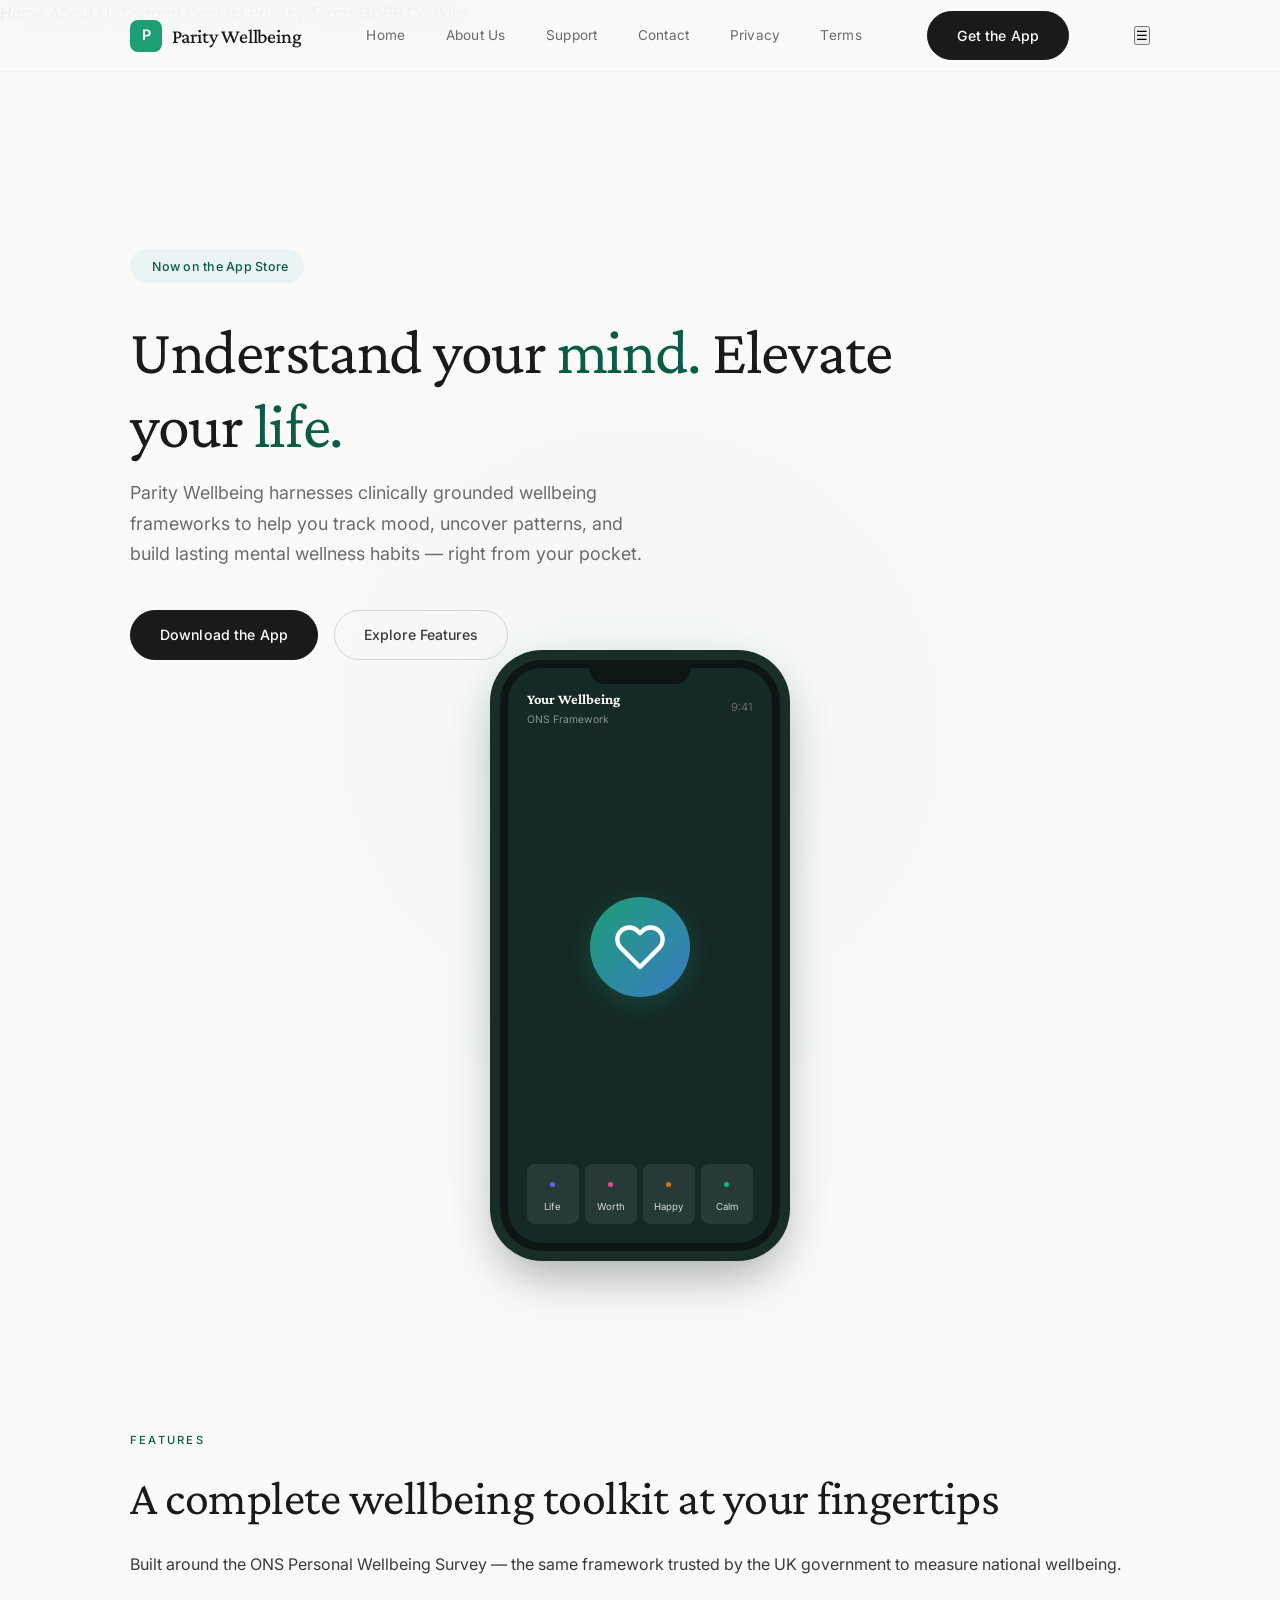
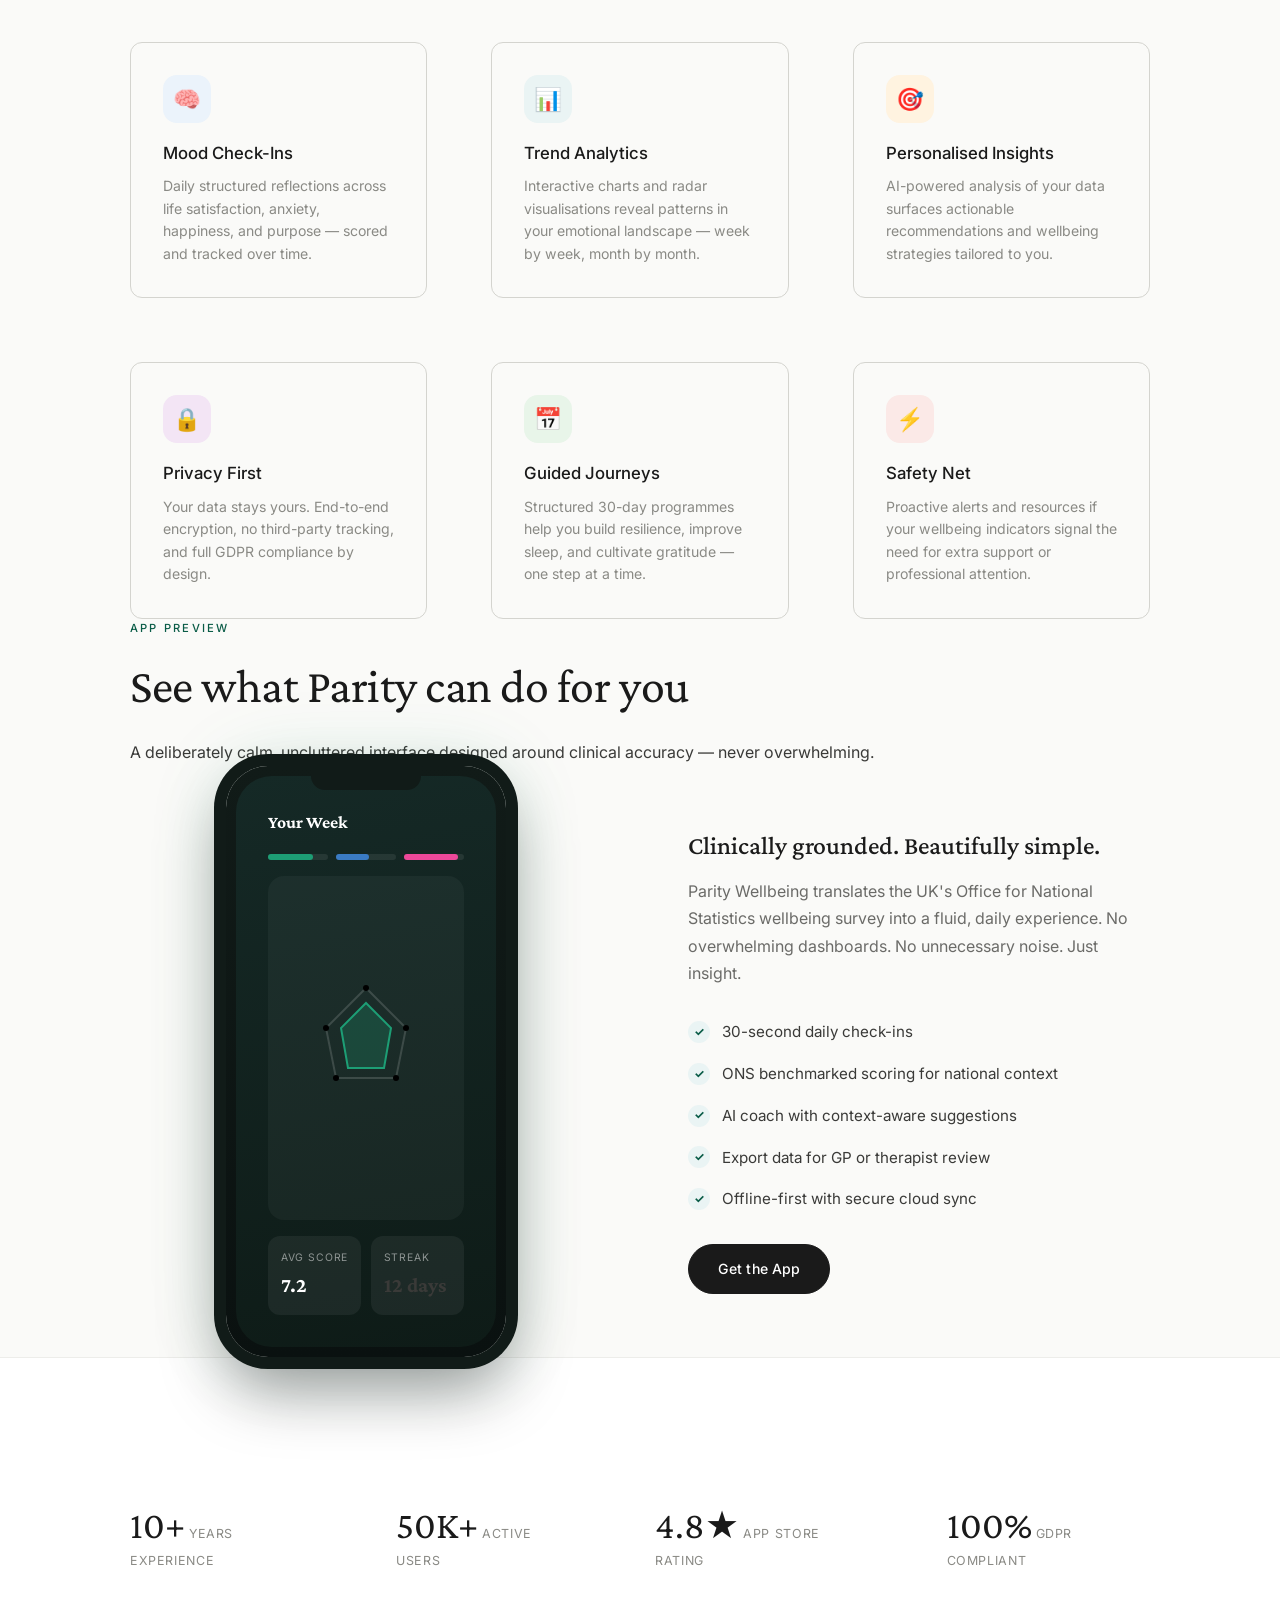
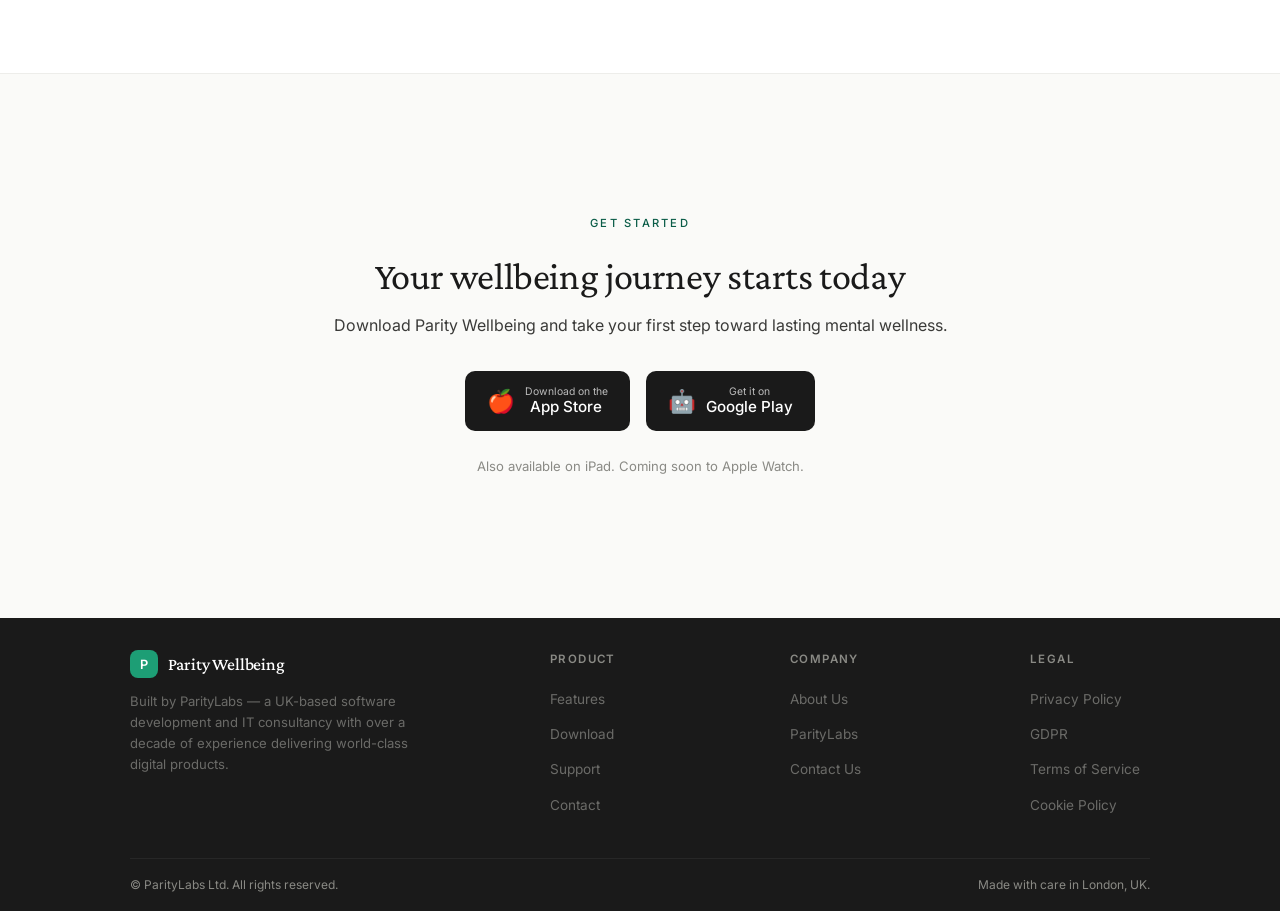
==== index.html @ 17f82852 "Rename to parity.css - completely fresh cache for footer fix" ====
<!DOCTYPE html>
<html lang="en">
<head>
  <meta charset="UTF-8">
  <meta name="viewport" content="width=device-width, initial-scale=1.0">
  <title>Parity Wellbeing — Your Personal Wellbeing Coach</title>
  <meta name="description" content="Parity Wellbeing tracks your mental health and wellbeing based on the ONS Personal Wellbeing Survey framework. Mood tracking, AI-powered insights, guided reflections.">
  <link rel="stylesheet" href="parity.css?v=1780219974">
</head>
<body>
  <script>document.documentElement.classList.add('js');</script>

  <!-- Skip Link -->
  <a href="#main-content" class="skip-link">Skip to main content</a>

  <!-- Navbar -->
  <nav class="navbar" role="navigation" aria-label="Main navigation">
    <div class="container">
      <a href="index.html" class="logo" aria-label="Parity Wellbeing Home">
        <div class="logo-mark">P</div>
        <span>Parity Wellbeing</span>
      </a>
      <div class="nav-links">
        <a href="index.html" class="active" aria-current="page">Home</a>
        <a href="about.html">About Us</a>
        <a href="support.html">Support</a>
        <a href="contact.html">Contact</a>
        <a href="privacy.html">Privacy</a>
        <a href="terms.html">Terms</a>
      </div>
      <a href="#download" class="btn btn-primary nav-cta">Get the App</a>
      <button class="menu-toggle" aria-label="Toggle mobile menu" aria-expanded="false" aria-controls="mobile-nav">
        <span class="menu-icon" aria-hidden="true">☰</span>
      </button>
    </div>
  </nav>

  <!-- Mobile Nav -->
  <div id="mobile-nav" class="mobile-nav" role="dialog" aria-label="Mobile navigation" aria-hidden="true">
    <a href="index.html" aria-current="page">Home</a>
    <a href="about.html">About Us</a>
    <a href="support.html">Support</a>
    <a href="contact.html">Contact</a>
    <a href="privacy.html">Privacy</a>
    <a href="terms.html">Terms</a>
    <a href="gdpr.html">GDPR</a>
    <a href="cookies.html">Cookies</a>
  </div>

  <!-- Hero -->
  <section class="hero" id="main-content">
    <div class="container">
      <div class="hero-content">
        <div class="hero-badge" role="status"><span class="dot" aria-hidden="true"></span> Now on the App Store</div>
        <h1>Understand your <span>mind.</span> Elevate your <span>life.</span></h1>
        <p class="subtitle">
          Parity Wellbeing harnesses clinically grounded wellbeing frameworks to help you track mood, uncover patterns, and build lasting mental wellness habits — right from your pocket.
        </p>
        <div class="hero-actions">
          <a href="#download" class="btn btn-primary">Download the App</a>
          <a href="#features" class="btn btn-secondary">Explore Features</a>
        </div>
      </div>
      <div class="hero-visual" aria-hidden="true">
        <div class="phone-frame">
          <div class="phone-notch"></div>
          <div class="phone-screen">
            <div class="screen-top">
              <div>
                <div class="screen-title">Your Wellbeing</div>
                <div class="screen-sub">ONS Framework</div>
              </div>
              <div style="font-size:0.7rem; color:var(--ink-500);">9:41</div>
            </div>
            <div class="illustration-hero">
              <div class="hero-circle">
                <svg viewBox="0 0 24 24" fill="none" stroke="currentColor" stroke-width="2" stroke-linecap="round" stroke-linejoin="round" aria-hidden="true">
                  <path d="M20.84 4.61a5.5 5.5 0 0 0-7.78 0L12 5.67l-1.06-1.06a5.5 5.5 0 0 0-7.78 7.78l1.06 1.06L12 21.23l7.78-7.78 1.06-1.06a5.5 5.5 0 0 0 0-7.78z"/>
                </svg>
              </div>
            </div>
            <div class="widget-row">
              <div class="w-card"><span class="w-d" style="background:#6366F1" aria-hidden="true"></span><span class="w-l">Life</span></div>
              <div class="w-card"><span class="w-d" style="background:#EC4899" aria-hidden="true"></span><span class="w-l">Worth</span></div>
              <div class="w-card"><span class="w-d" style="background:#D97706" aria-hidden="true"></span><span class="w-l">Happy</span></div>
              <div class="w-card"><span class="w-d" style="background:#10B981" aria-hidden="true"></span><span class="w-l">Calm</span></div>
            </div>
          </div>
        </div>
      </div>
    </div>
  </section>

  <!-- Features -->
  <section class="section" id="features" aria-label="Features">
    <div class="container">
      <div class="section-header">
        <div class="section-overline reveal">Features</div>
        <h2 class="section-title reveal">A complete wellbeing toolkit at your fingertips</h2>
        <p class="lead reveal">Built around the ONS Personal Wellbeing Survey — the same framework trusted by the UK government to measure national wellbeing.</p>
      </div>
      <div class="features-grid">
        <div class="feature-card reveal reveal-delay-1">
          <div class="f-icon" style="background:#EBF3FB; color:var(--twilight-600);">🧠</div>
          <div class="f-title">Mood Check-Ins</div>
          <div class="f-desc">Daily structured reflections across life satisfaction, anxiety, happiness, and purpose — scored and tracked over time.</div>
        </div>
        <div class="feature-card reveal reveal-delay-2">
          <div class="f-icon" style="background:#EAF4F4; color:var(--teal-600);">📊</div>
          <div class="f-title">Trend Analytics</div>
          <div class="f-desc">Interactive charts and radar visualisations reveal patterns in your emotional landscape — week by week, month by month.</div>
        </div>
        <div class="feature-card reveal reveal-delay-3">
          <div class="f-icon" style="background:#FFF3E0; color:#D97706;">🎯</div>
          <div class="f-title">Personalised Insights</div>
          <div class="f-desc">AI-powered analysis of your data surfaces actionable recommendations and wellbeing strategies tailored to you.</div>
        </div>
        <div class="feature-card reveal reveal-delay-4">
          <div class="f-icon" style="background:#F3E5F5; color:#7C3AED;">🔒</div>
          <div class="f-title">Privacy First</div>
          <div class="f-desc">Your data stays yours. End-to-end encryption, no third-party tracking, and full GDPR compliance by design.</div>
        </div>
        <div class="feature-card reveal reveal-delay-1">
          <div class="f-icon" style="background:#E8F5E9; color:#1D9E75;">📅</div>
          <div class="f-title">Guided Journeys</div>
          <div class="f-desc">Structured 30-day programmes help you build resilience, improve sleep, and cultivate gratitude — one step at a time.</div>
        </div>
        <div class="feature-card reveal reveal-delay-2">
          <div class="f-icon" style="background:#FBE9E7; color:#C53030;">⚡</div>
          <div class="f-title">Safety Net</div>
          <div class="f-desc">Proactive alerts and resources if your wellbeing indicators signal the need for extra support or professional attention.</div>
        </div>
      </div>
    </div>
  </section>

  <!-- App Showcase -->
  <section class="app-showcase section" aria-label="App Preview">
    <div class="container">
      <div class="section-header">
        <div class="section-overline reveal">App Preview</div>
        <h2 class="section-title reveal">See what Parity can do for you</h2>
        <p class="lead reveal">A deliberately calm, uncluttered interface designed around clinical accuracy — never overwhelming.</p>
      </div>
      <div class="showcase-grid">
        <div class="showcase-visual reveal">
          <div class="phone-frame" style="background:linear-gradient(180deg,#111b18,#0a1110); box-shadow:0 0 0 12px #111b18,0 32px 64px rgba(0,0,0,0.40),0 0 80px rgba(29,158,117,0.15);">
            <div style="position:absolute;top:0;left:50%;transform:translateX(-50%);width:110px;height:24px;background:#111b18;border-bottom-left-radius:14px;border-bottom-right-radius:14px;z-index:3;"></div>
            <div class="phone-screen" style="position:absolute;inset:10px;border-radius:36px;overflow:hidden; display:flex;flex-direction:column;padding:2rem;gap:1rem;background:linear-gradient(170deg,#152926,#0e1b17);">
              <div style="font-family:var(--font-display);font-weight:700;font-size:1.1rem;color:#fff;">Your Week</div>
              <div style="display:flex;gap:0.5rem;">
                <div style="flex:1;height:6px;background:rgba(255,255,255,0.08);border-radius:3px;"><div style="width:75%;height:100%;background:var(--teal-500);border-radius:3px;"></div></div>
                <div style="flex:1;height:6px;background:rgba(255,255,255,0.08);border-radius:3px;"><div style="width:55%;height:100%;background:var(--twilight-500);border-radius:3px;"></div></div>
                <div style="flex:1;height:6px;background:rgba(255,255,255,0.08);border-radius:3px;"><div style="width:90%;height:100%;background:#EC4899;border-radius:3px;"></div></div>
              </div>
              <div style="flex:1;background:rgba(255,255,255,0.04);border-radius:16px;display:flex;align-items:center;justify-content:center;">
                <svg width="140" height="140" viewBox="0 0 140 140">
                  <polygon points="70,10 110,50 100,100 40,100 30,50" fill="none" stroke="rgba(255,255,255,0.15)" stroke-width="2"/>
                  <polygon points="70,25 95,50 88,90 52,90 45,50" fill="rgba(29,158,117,0.25)" stroke="var(--teal-500)" stroke-width="2"/>
                  <circle cx="70" cy="10" r="3" fill="var(--teal-400)"/>
                  <circle cx="110" cy="50" r="3" fill="var(--teal-400)"/>
                  <circle cx="100" cy="100" r="3" fill="var(--teal-400)"/>
                  <circle cx="40" cy="100" r="3" fill="var(--teal-400)"/>
                  <circle cx="30" cy="50" r="3" fill="var(--teal-400)"/>
                </svg>
              </div>
              <div style="display:grid;grid-template-columns:1fr 1fr;gap:0.6rem;">
                <div style="background:rgba(255,255,255,0.06);border-radius:12px;padding:0.8rem;">
                  <div style="font-size:0.65rem;color:rgba(255,255,255,0.5);text-transform:uppercase;letter-spacing:0.08em;">Avg Score</div>
                  <div style="font-family:var(--font-display);font-size:1.3rem;font-weight:700;color:#fff;">7.2</div>
                </div>
                <div style="background:rgba(255,255,255,0.06);border-radius:12px;padding:0.8rem;">
                  <div style="font-size:0.65rem;color:rgba(255,255,255,0.5);text-transform:uppercase;letter-spacing:0.08em;">Streak</div>
                  <div style="font-family:var(--font-display);font-size:1.3rem;font-weight:700;color:var(--teal-400);">12 days</div>
                </div>
              </div>
            </div>
          </div>
        </div>
        <div class="showcase-text reveal reveal-delay-2">
          <h3>Clinically grounded. Beautifully simple.</h3>
          <p>Parity Wellbeing translates the UK's Office for National Statistics wellbeing survey into a fluid, daily experience. No overwhelming dashboards. No unnecessary noise. Just insight.</p>
          <ul class="bullet-list">
            <li><span class="check">✓</span> 30-second daily check-ins</li>
            <li><span class="check">✓</span> ONS benchmarked scoring for national context</li>
            <li><span class="check">✓</span> AI coach with context-aware suggestions</li>
            <li><span class="check">✓</span> Export data for GP or therapist review</li>
            <li><span class="check">✓</span> Offline-first with secure cloud sync</li>
          </ul>
          <a href="#download" class="btn btn-primary" style="margin-top:0.5rem;">Get the App</a>
        </div>
      </div>
    </div>
  </section>

  <!-- Trust Bar -->
  <section class="trust-bar" aria-label="Trust Statistics">
    <div class="container">
      <div class="trust-stats">
        <div class="stat-block reveal">
          <span class="stat-number">10+</span>
          <span class="stat-label">Years Experience</span>
        </div>
        <div class="stat-block reveal reveal-delay-1">
          <span class="stat-number">50K+</span>
          <span class="stat-label">Active Users</span>
        </div>
        <div class="stat-block reveal reveal-delay-2">
          <span class="stat-number">4.8★</span>
          <span class="stat-label">App Store Rating</span>
        </div>
        <div class="stat-block reveal reveal-delay-3">
          <span class="stat-number">100%</span>
          <span class="stat-label">GDPR Compliant</span>
        </div>
      </div>
    </div>
  </section>

  <!-- Download CTA -->
  <section class="download-cta" id="download" aria-label="Download">
    <div class="container">
      <div class="section-header">
        <div class="section-overline reveal">Get Started</div>
        <h2 class="section-title reveal">Your wellbeing journey starts today</h2>
        <p class="lead reveal">Download Parity Wellbeing and take your first step toward lasting mental wellness.</p>
        <div class="store-badges reveal reveal-delay-1">
          <a href="#" class="store-badge">
            <span style="font-size:1.4rem;">🍎</span>
            <span><span class="small">Download on the</span><span class="big">App Store</span></span>
          </a>
          <a href="#" class="store-badge">
            <span style="font-size:1.4rem;">🤖</span>
            <span><span class="small">Get it on</span><span class="big">Google Play</span></span>
          </a>
        </div>
        <p style="font-size:0.82rem; color:var(--ink-400); margin-top:1.5rem;" class="reveal">
          Also available on iPad. Coming soon to Apple Watch.
        </p>
      </div>
    </div>
  </section>

  <!-- Footer -->
  <footer role="contentinfo">
    <div class="container">
      <div class="footer-grid">
        <div class="footer-brand">
          <a href="index.html" class="logo" aria-label="Parity Wellbeing Home"><div class="logo-mark">P</div><span>Parity Wellbeing</span></a>
          <p>Built by ParityLabs — a UK-based software development and IT consultancy with over a decade of experience delivering world-class digital products.</p>
        </div>
        <div class="footer-col">
          <h5>Product</h5>
          <ul>
            <li><a href="index.html#features">Features</a></li>
            <li><a href="#download">Download</a></li>
            <li><a href="support.html">Support</a></li>
            <li><a href="contact.html">Contact</a></li>
          </ul>
        </div>
        <div class="footer-col">
          <h5>Company</h5>
          <ul>
            <li><a href="about.html">About Us</a></li>
            <li><a href="https://paritylabs.uk" target="_blank">ParityLabs</a></li>
            <li><a href="contact.html">Contact Us</a></li>
          </ul>
        </div>
        <div class="footer-col">
          <h5>Legal</h5>
          <ul>
            <li><a href="privacy.html">Privacy Policy</a></li>
            <li><a href="gdpr.html">GDPR</a></li>
            <li><a href="terms.html">Terms of Service</a></li>
            <li><a href="cookies.html">Cookie Policy</a></li>
          </ul>
        </div>
      </div>
      <div class="footer-bottom">
        <span>© ParityLabs Ltd. All rights reserved.</span>
        <span>Made with care in London, UK.</span>
      </div>
    </div>
  </footer>

  <script>
    // Scroll reveal via IntersectionObserver
    const observer = new IntersectionObserver((entries) => {
      entries.forEach(e => { if (e.isIntersecting) { e.target.classList.add('visible'); observer.unobserve(e.target); } });
    }, { threshold: 0.12, rootMargin: '0px 0px -40px 0px' });
    document.querySelectorAll('.reveal').forEach(el => {
      observer.observe(el);
      // Fallback: show content immediately (animation still plays)
      requestAnimationFrame(() => el.classList.add('visible'));
    });

    // Navbar shadow on scroll
    const nav = document.querySelector('.navbar');
    let scrollTimeout;
    window.addEventListener('scroll', () => {
      if (scrollTimeout) return;
      scrollTimeout = requestAnimationFrame(() => {
        nav.style.boxShadow = window.scrollY > 20 ? '0 4px 20px rgba(0,0,0,0.06)' : 'none';
        scrollTimeout = null;
      });
    }, { passive: true });
  </script>
  <script src="main.js"></script>
</body>
</html>
---- parity.css ----
/* ─── Parity Wellbeing · Huashu Design Language ───
   Philosophy: Refined Minimalism · Purposeful Beauty
   Brand: ParityLabs UK · Calm Clinical Heritage
   Version: 3.0 · Huashu-inspired Refinement
   ━━━━━━━━━━━━━━━━━━━━━━━━━━━━━━━━━━━━━━━━━━━━━━━━━━━━ */

@import url('https://fonts.googleapis.com/css2?family=Inter:wght@300;400;500;600&family=Crimson+Pro:wght@400;500;600&display=swap');

:root {
  /* ── Brand Palette · Restrained ── */
  --teal-600: #0A5C47;
  --teal-500: #1D9E75;
  --teal-100: #EAF4F4;
  --twilight-600: #185FA5;
  --twilight-500: #3A7BC4;
  --twilight-100: #EBF3FB;
  
  /* ── Ink Scale · Softer ── */
  --ink-900: #1A1A1A;
  --ink-700: #3A3A38;
  --ink-500: #6B6B68;
  --ink-400: #8A8A85;
  --ink-200: #D4D4CF;
  --ink-100: #EDEDEA;
  --ink-50: #F7F7F5;
  
  --surface: #FAFAF8;
  --surface-warm: #F5F4F0;
  
  /* ── Shadow · Whisper ── */
  --shadow-sm: 0 1px 2px rgba(0,0,0,0.04);
  --shadow-md: 0 4px 12px rgba(0,0,0,0.06);
  
  /* ── Typography ── */
  --font-display: 'Crimson Pro', Georgia, serif;
  --font-body: 'Inter', -apple-system, sans-serif;
  
  --max-w: 1100px;
  --radius: 12px;
}

/* ── Reset ── */
*, *::before, *::after { 
  box-sizing: border-box; 
  margin:0; 
  padding:0; 
}

html { 
  scroll-behavior: smooth; 
}

body {
  font-family: var(--font-body);
  color: var(--ink-700);
  background: var(--surface);
  line-height: 1.7;
  -webkit-font-smoothing: antialiased;
  min-height: 100vh;
  display: flex;
  flex-direction: column;
}

img, svg { 
  max-width:100%; 
  height:auto; 
  display:block; 
}

a { 
  text-decoration:none; 
  color:var(--twilight-600); 
  transition: all 0.3s ease; 
}

a:hover { 
  color:var(--teal-600); 
}

ul { 
  list-style:none; 
}

/* ── Skip Link ── */
.skip-link {
  position: absolute;
  top: -100px;
  left: 50%;
  transform: translateX(-50%);
  background: var(--teal-600);
  color: #fff;
  padding: 0.75rem 1.5rem;
  border-radius: var(--radius);
  font-weight: 500;
  font-size: 0.9rem;
  z-index: 10000;
  transition: top 0.3s ease;
}

.skip-link:focus {
  top: 1rem;
  outline: 2px solid var(--teal-100);
  outline-offset: 2px;
}

/* ── Container · Generous ── */
.container { 
  max-width:var(--max-w); 
  margin:0 auto; 
  padding:0 2.5rem; 
  width: 100%;
}

.container-narrow { 
  max-width:640px; 
  margin:0 auto; 
  padding:0 2.5rem; 
  width: 100%;
}

/* ── Typography Scale ── */
.section-title {
  font-family: var(--font-display);
  font-size: clamp(2rem, 4vw, 3rem);
  font-weight: 400;
  letter-spacing: -0.01em;
  color: var(--ink-900);
  line-height: 1.2;
  margin-bottom: 0.5em;
}

.section-subtitle {
  font-family: var(--font-body);
  font-size: clamp(1rem, 1.2vw, 1.15rem);
  color: var(--ink-500);
  line-height: 1.7;
  max-width: 560px;
  margin: 0 auto;
}

.section-overline {
  font-family: var(--font-body);
  font-size: 0.7rem;
  font-weight: 500;
  letter-spacing: 0.2em;
  text-transform: uppercase;
  color: var(--teal-600);
  margin-bottom: 1.2rem;
}

/* ── Buttons · Soft ── */
.btn {
  display: inline-flex;
  align-items: center;
  justify-content: center;
  gap: 0.5rem;
  padding: 0.75rem 1.8rem;
  font-family: var(--font-body);
  font-weight: 500;
  font-size: 0.88rem;
  letter-spacing: 0.01em;
  border-radius: 100px;
  cursor: pointer;
  transition: all 0.35s ease;
  border: 1px solid transparent;
}

.btn-primary {
  background: var(--ink-900);
  color: #fff;
  border-color: var(--ink-900);
}

.btn-primary:hover {
  background: transparent;
  color: var(--ink-900);
}

.btn-secondary {
  background: transparent;
  color: var(--ink-700);
  border-color: var(--ink-200);
}

.btn-secondary:hover {
  border-color: var(--ink-700);
  color: var(--ink-900);
}

.btn-small {
  padding: 0.55rem 1.2rem;
  font-size: 0.82rem;
}

/* ── Navigation · Whisper ── */
.navbar {
  position: fixed; 
  top:0; 
  left:0; 
  width:100%;
  height: 72px; 
  z-index: 1000;
  background: rgba(250,250,248,0.85);
  backdrop-filter: blur(16px) saturate(1.2);
  border-bottom: 1px solid rgba(0,0,0,0.04);
}

.navbar .container { 
  display:flex; 
  align-items:center; 
  justify-content:space-between; 
  height:100%; 
}

.logo {
  display:flex; 
  align-items:center; 
  gap:0.6rem;
  font-family: var(--font-display);
  font-size: 1.25rem; 
  font-weight: 500;
  color: var(--ink-900); 
  letter-spacing: -0.01em;
}

.logo-mark {
  width: 32px; 
  height: 32px;
  background: var(--teal-500);
  color:#fff;
  border-radius: 8px;
  display:flex; 
  align-items:center; 
  justify-content:center;
  font-family: var(--font-body);
  font-size: 0.9rem; 
  font-weight: 600;
}

.nav-links {
  display:flex; 
  gap:2.5rem;
  align-items:center;
}

.nav-links a {
  color: var(--ink-500);
  font-size: 0.85rem;
  font-weight: 400;
  letter-spacing: 0.02em;
  position: relative;
}

.nav-links a::after {
  content:'';
  position:absolute;
  bottom: -4px;
  left: 0;
  width: 0;
  height: 1px;
  background: var(--teal-600);
  transition: width 0.3s ease;
}

.nav-links a:hover {
  color: var(--ink-900);
}

.nav-links a:hover::after {
  width: 100%;
}

/* ── Hero · Breath ── */
.hero {
  position: relative; 
  padding: 220px 0 180px;
  background: var(--surface);
  overflow: hidden;
  flex: 1;
}

.hero::before {
  content:''; 
  position:absolute; 
  top: 50%;
  left: 50%;
  transform: translate(-50%, -50%);
  width: 800px; 
  height: 800px;
  background: radial-gradient(circle, rgba(29,158,117,0.03) 0%, transparent 70%);
  pointer-events:none;
}

.hero .container {
  position: relative;
  z-index: 1;
}

.hero-content { text-align: left; }

.hero-badge {
  display:inline-flex; 
  align-items:center; 
  gap:0.4rem;
  padding: 0.4rem 1rem;
  background: var(--teal-100);
  color: var(--teal-600); 
  border-radius: 100px;
  font-size: 0.78rem; 
  font-weight: 500;
  margin-bottom: 2rem; 
  letter-spacing: 0.02em;
}

.hero h1 {
  font-family: var(--font-display);
  font-size: clamp(2.8rem, 5vw, 4.2rem);
  font-weight: 400;
  line-height: 1.15;
  letter-spacing: -0.02em;
  color: var(--ink-900);
  margin-bottom: 1rem;
  max-width: 800px;
  margin-left: 0;
  margin-right: auto;
  text-align: left;
}

.hero h1 span { 
  color: var(--teal-600); 
}

.hero p.subtitle {
  font-size: clamp(1.05rem, 1.4vw, 1.25rem);
  color: var(--ink-500);
  line-height: 1.7;
  margin-bottom: 2.5rem;
  max-width: 520px;
  margin-left: 0;
  margin-right: auto;
  text-align: left;
}

.hero-actions { 
  display:flex; 
  gap:1rem; 
  flex-wrap:wrap; 
  justify-content: flex-start;
}

/* ── Features · Gallery ── */
.features {
  padding: 140px 0;
  background: #fff;
}

.features-grid {
  display: grid;
  grid-template-columns: repeat(3, 1fr);
  gap: 4rem; 
  margin-top: 4rem;
}

.feature-item {
  text-align: center;
  padding: 2rem 0;
}

.feature-icon {
  width: 48px; 
  height: 48px;
  border-radius: 14px;
  display: inline-flex; 
  align-items: center; 
  justify-content: center;
  font-size: 1.4rem;
  margin-bottom: 1.5rem;
  background: var(--surface);
  transition: transform 0.4s ease;
}

.feature-item:hover .feature-icon {
  transform: translateY(-3px);
}

.feature-title {
  font-family: var(--font-body);
  font-size: 1.05rem; 
  font-weight: 500;
  color: var(--ink-900); 
  margin-bottom: 0.5rem;
}

.feature-desc {
  font-size: 0.88rem; 
  color: var(--ink-400); 
  line-height:1.6;
  max-width: 280px;
  margin: 0 auto;
}

/* ── Feature Cards (HTML classes) ── */
.feature-card {
  background: var(--surface); 
  border: 1px solid var(--ink-200);
  border-radius: var(--radius); 
  padding: 2rem;
  transition: all 0.35s ease;
}

.feature-card:hover {
  transform: translateY(-4px);
  box-shadow: var(--shadow-md);
}

.f-icon {
  width: 48px; 
  height: 48px;
  border-radius: 14px;
  display: inline-flex; 
  align-items: center; 
  justify-content: center;
  font-size: 1.4rem;
  margin-bottom: 1rem;
}

.f-title {
  font-family: var(--font-body);
  font-size: 1.05rem; 
  font-weight: 500;
  color: var(--ink-900); 
  margin-bottom: 0.5rem;
}

.f-desc {
  font-size: 0.88rem; 
  color: var(--ink-400); 
  line-height:1.6;
}

/* ── Hero Visual ── */
.hero-visual {
  position: relative;
  display: flex;
  justify-content: center;
  align-items: center;
}

.phone-frame {
  width: 280px;
  max-width: 100%;
  aspect-ratio: 9/19;
  background: #0d1614;
  border-radius: 42px;
  position: relative;
  box-shadow: 0 0 0 10px #1a2e28, 0 24px 48px rgba(0,0,0,0.3), 0 0 60px rgba(29,158,117,0.1);
  overflow: hidden;
}

.phone-notch {
  position: absolute;
  top: 0;
  left: 50%;
  transform: translateX(-50%);
  width: 100px;
  height: 24px;
  background: #0d1614;
  border-bottom-left-radius: 14px;
  border-bottom-right-radius: 14px;
  z-index: 10;
}

.phone-screen {
  position: absolute;
  inset: 8px;
  border-radius: 34px;
  overflow: hidden;
  background: #152926;
  display: flex;
  flex-direction: column;
  padding: 1.2rem;
  gap: 0.6rem;
}

.screen-top {
  display: flex;
  justify-content: space-between;
  align-items: center;
}

.screen-title {
  font-family: var(--font-display);
  font-weight: 700;
  font-size: 0.9rem;
  color: #fff;
}

.screen-sub {
  font-size: 0.65rem;
  color: rgba(255,255,255,0.5);
}

.illustration-hero {
  flex: 1;
  display: flex;
  align-items: center;
  justify-content: center;
}

.hero-circle {
  width: 100px;
  height: 100px;
  border-radius: 50%;
  background: linear-gradient(135deg, var(--teal-500), var(--twilight-500));
  display: flex;
  align-items: center;
  justify-content: center;
  box-shadow: 0 6px 24px rgba(29,158,117,0.25);
}

.hero-circle svg {
  width: 52px;
  height: 52px;
  color: #fff;
}

.widget-row {
  display: flex;
  gap: 0.4rem;
}

.w-card {
  flex: 1;
  background: rgba(255,255,255,0.08);
  border-radius: 8px;
  padding: 0.5rem 0.3rem;
  text-align: center;
}

.w-d {
  width: 5px;
  height: 5px;
  border-radius: 50%;
  display: inline-block;
  margin-bottom: 0.25rem;
}

.w-l {
  font-size: 0.6rem;
  color: rgba(255,255,255,0.8);
  display: block;
}
.showcase {
  padding: 140px 0;
  background: var(--surface-warm);
}

.showcase-grid {
  display: grid;
  grid-template-columns: 1fr 1fr;
  gap: 6rem;
  align-items: center;
  max-width: 1000px;
  margin: 0 auto;
}

.showcase-content {
  max-width: 440px;
}

.showcase-content h2 {
  font-family: var(--font-display);
  font-size: clamp(1.8rem, 3vw, 2.4rem);
  font-weight: 400;
  line-height: 1.2;
  color: var(--ink-900);
  margin-bottom: 1rem;
}

.showcase-content p {
  color: var(--ink-500);
  line-height: 1.7;
  margin-bottom: 1.5rem;
}

.showcase-visual {
  position: relative;
  display: flex;
  justify-content: center;
}

.showcase-text h3 {
  font-family: var(--font-display);
  font-size: clamp(1.4rem, 2vw, 1.8rem);
  font-weight: 500;
  color: var(--ink-900);
  margin-bottom: 1rem;
  line-height: 1.3;
}

.showcase-text p {
  color: var(--ink-500);
  line-height: 1.7;
  margin-bottom: 1.5rem;
}

.bullet-list {
  list-style: none;
  margin: 1rem 0;
}

.bullet-list li {
  display: flex;
  align-items: center;
  gap: 0.75rem;
  padding: 0.5rem 0;
  color: var(--ink-600);
  font-size: 0.95rem;
}

.check {
  width: 22px;
  height: 22px;
  border-radius: 50%;
  background: var(--teal-100);
  color: var(--teal-600);
  display: flex;
  align-items: center;
  justify-content: center;
  font-size: 0.75rem;
  font-weight: 700;
  flex-shrink: 0;
}

/* ── Trust · Quiet ── */
.trust {
  padding: 100px 0;
  background: #fff;
  text-align: left;
  border-top: 1px solid var(--ink-100);
  border-bottom: 1px solid var(--ink-100);
}

.trust-bar {
  padding: 100px 0;
  background: #fff;
  text-align: left;
  border-top: 1px solid var(--ink-100);
  border-bottom: 1px solid var(--ink-100);
}

.trust-stats {
  display: flex;
  justify-content: center;
  gap: 5rem;
  margin-top: 3rem;
}

.stat-item .stat-number {
  font-family: var(--font-display);
  font-size: clamp(2rem, 3vw, 2.8rem);
  font-weight: 400;
  color: var(--ink-900);
  line-height: 1;
  margin-bottom: 0.3rem;
}

.stat-item .stat-label {
  font-size: 0.78rem;
  color: var(--ink-400);
  letter-spacing: 0.05em;
  text-transform: uppercase;
}

.stat-block .stat-number {
  font-family: var(--font-display);
  font-size: clamp(2rem, 3vw, 2.8rem);
  font-weight: 400;
  color: var(--ink-900);
  line-height: 1;
  margin-bottom: 0.3rem;
}

.stat-block .stat-label {
  font-size: 0.78rem;
  color: var(--ink-400);
  letter-spacing: 0.05em;
  text-transform: uppercase;
}

/* ── Download · Invitation ── */
.download {
  padding: 140px 0;
  background: var(--surface);
  text-align: center;
}

.download-cta {
  padding: 140px 0;
  background: var(--surface);
  text-align: center;
}

.download h2 {
  font-family: var(--font-display);
  font-size: clamp(1.8rem, 3vw, 2.4rem);
  font-weight: 400;
  color: var(--ink-900);
  margin-bottom: 0.8rem;
}

.download-cta h2 {
  font-family: var(--font-display);
  font-size: clamp(1.8rem, 3vw, 2.4rem);
  font-weight: 400;
  color: var(--ink-900);
  margin-bottom: 0.8rem;
}

.download > .container > p {
  color: var(--ink-500);
  margin-bottom: 2rem;
}

.download-cta > .container > p {
  color: var(--ink-500);
  margin-bottom: 2rem;
}

.store-badges {
  display: flex;
  gap: 1rem;
  justify-content: center;
  flex-wrap: wrap;
  margin-top: 2rem;
}

.store-badge {
  display: inline-flex;
  align-items: center;
  gap: 0.6rem;
  padding: 0.7rem 1.4rem;
  background: var(--ink-900);
  color: #fff;
  border-radius: 10px;
  font-size: 0.82rem;
  transition: all 0.3s ease;
}

.store-badge:hover {
  background: var(--ink-700);
  color: #fff;
  transform: translateY(-2px);
}

.store-badge .small {
  font-size: 0.65rem;
  opacity: 0.7;
  display: block;
  line-height: 1.2;
}

.store-badge .big {
  font-size: 0.95rem;
  font-weight: 500;
  display: block;
  line-height: 1.2;
}

/* ── Footer · Signature ── */
footer {
  background: var(--ink-900);
  color: var(--ink-400);
  padding: 0;
  margin-top: auto;
  border-top: none;
}

footer .container {
  display: flex;
  flex-direction: column;
}

.footer-grid {
  display: flex;
  justify-content: space-between;
  align-items: flex-start;
  width: 100%;
  padding: 2rem 0;
  gap: 3rem;
}

.footer-brand {
  flex: 1;
  max-width: 300px;
}

.footer-brand p {
  font-size: 0.82rem;
  color: var(--ink-500);
  line-height: 1.6;
  margin-top: 0.75rem;
}

.footer-brand .logo {
  color: #fff;
  font-size: 1.1rem;
}

.footer-brand .logo-mark {
  width: 28px;
  height: 28px;
  font-size: 0.8rem;
}

.footer-col {
  min-width: 120px;
}

.footer-col h5 {
  font-size: 0.72rem;
  font-weight: 600;
  letter-spacing: 0.12em;
  text-transform: uppercase;
  color: var(--ink-600);
  margin-bottom: 1rem;
}

.footer-col ul li {
  margin-bottom: 0.5rem;
}

.footer-col ul li a {
  color: var(--ink-500);
  font-size: 0.85rem;
  transition: color 0.3s ease;
}

.footer-col ul li a:hover {
  color: #fff;
}

.footer-bottom {
  display: flex;
  justify-content: space-between;
  align-items: center;
  padding: 1rem 0;
  border-top: 1px solid rgba(255,255,255,0.06);
  font-size: 0.75rem;
  color: var(--ink-600);
}

.footer-bottom a {
  color: var(--ink-500);
}

.footer-bottom a:hover {
  color: #fff;
}

/* ── Page Header · Calm ── */
.page-header {
  padding: 160px 0 80px;
  background: var(--surface);
  text-align: center;
  position: relative;
}

.page-header::before {
  content:'';
  position: absolute;
  top: 0;
  left: 0;
  width: 100%;
  height: 100%;
  background: radial-gradient(circle at 50% 30%, rgba(29,158,117,0.03) 0%, transparent 60%);
  pointer-events: none;
}

.page-header h1 {
  font-family: var(--font-display);
  font-size: clamp(1.8rem, 3vw, 2.6rem);
  font-weight: 400;
  color: var(--ink-900);
  margin-bottom: 0.5rem;
  position: relative;
}

.page-header p {
  color: var(--ink-500);
  font-size: 1rem;
  max-width: 500px;
  margin: 0 auto;
  position: relative;
}

/* ── Content Pages · Editorial ── */
.content-page {
  padding: 80px 0 120px;
  background: #fff;
}

.content-card {
  max-width: 720px;
  margin: 0 auto;
  padding: 0 2rem;
}

.content-card h2 {
  font-family: var(--font-display);
  font-size: 1.4rem;
  font-weight: 500;
  color: var(--ink-900);
  margin: 2.5rem 0 1rem;
  padding-top: 1.5rem;
  border-top: 1px solid var(--ink-100);
}

.content-card h2:first-child {
  margin-top: 0;
  padding-top: 0;
  border-top: none;
}

.content-card p {
  margin-bottom: 1.2rem;
  color: var(--ink-600);
  line-height: 1.8;
}

.content-card ul {
  margin: 1rem 0 1.5rem 1.5rem;
  list-style: disc;
}

.content-card ul li {
  margin-bottom: 0.5rem;
  color: var(--ink-600);
  line-height: 1.7;
}

.content-card a {
  color: var(--twilight-600);
  text-decoration: underline;
  text-underline-offset: 3px;
}

.content-card a:hover {
  color: var(--teal-600);
}

.last-updated {
  font-size: 0.8rem;
  color: var(--ink-400);
  margin-top: 3rem;
  padding-top: 1.5rem;
  border-top: 1px solid var(--ink-100);
}

/* ── Contact · Warm ── */
.contact-grid {
  display: grid;
  grid-template-columns: 1fr 1fr;
  gap: 5rem;
  max-width: 900px;
  margin: 4rem auto 0;
  align-items: start;
}

.contact-info h3 {
  font-family: var(--font-display);
  font-size: 1.3rem;
  font-weight: 400;
  color: var(--ink-900);
  margin-bottom: 1.5rem;
}

.contact-info p {
  color: var(--ink-500);
  margin-bottom: 2rem;
  line-height: 1.7;
}

.contact-item {
  display: flex;
  gap: 1rem;
  margin-bottom: 1.2rem;
  align-items: flex-start;
}

.contact-item .icon {
  width: 40px;
  height: 40px;
  background: var(--surface);
  border-radius: 10px;
  display: flex;
  align-items: center;
  justify-content: center;
  font-size: 1.1rem;
  flex-shrink: 0;
}

.contact-item .detail strong {
  display: block;
  font-weight: 500;
  color: var(--ink-900);
  margin-bottom: 0.2rem;
  font-size: 0.9rem;
}

.contact-item .detail span {
  font-size: 0.85rem;
  color: var(--ink-500);
}

/* ── Form · Clean ── */
.form-group {
  margin-bottom: 1.5rem;
}

.form-group label {
  display: block;
  font-size: 0.8rem;
  font-weight: 500;
  color: var(--ink-700);
  margin-bottom: 0.5rem;
  letter-spacing: 0.02em;
}

.form-group input,
.form-group textarea {
  width: 100%;
  padding: 0.9rem 1rem;
  border: 1px solid var(--ink-200);
  border-radius: var(--radius);
  font-family: var(--font-body);
  font-size: 0.9rem;
  color: var(--ink-900);
  background: #fff;
  transition: all 0.3s ease;
}

.form-group input:focus,
.form-group textarea:focus {
  outline: none;
  border-color: var(--teal-500);
  box-shadow: 0 0 0 3px rgba(29,158,117,0.1);
}

.form-group textarea {
  min-height: 140px;
  resize: vertical;
}

.form-status {
  padding: 1rem;
  border-radius: var(--radius);
  font-size: 0.9rem;
  margin-bottom: 1rem;
  display: none;
}

.form-status.success {
  background: var(--teal-100);
  color: var(--teal-600);
  display: block;
}

.form-status.error {
  background: #FEF2F2;
  color: #DC2626;
  display: block;
}

/* ── FAQ · Gentle ── */
.faq-item {
  border-bottom: 1px solid var(--ink-100);
  padding: 1.5rem 0;
}

.faq-question {
  width: 100%;
  display: flex;
  justify-content: space-between;
  align-items: center;
  background: none;
  border: none;
  font-family: var(--font-body);
  font-size: 1rem;
  font-weight: 500;
  color: var(--ink-900);
  cursor: pointer;
  text-align: left;
  padding: 0;
}

.faq-question:hover {
  color: var(--teal-600);
}

.faq-icon {
  font-size: 1.2rem;
  color: var(--ink-400);
  transition: transform 0.3s ease;
  flex-shrink: 0;
  margin-left: 1rem;
}

.faq-item.open .faq-icon {
  transform: rotate(45deg);
}

.faq-answer {
  max-height: 0;
  overflow: hidden;
  transition: max-height 0.4s ease, padding 0.4s ease;
}

.faq-item.open .faq-answer {
  max-height: 500px;
  padding-top: 1rem;
}

.faq-answer p {
  color: var(--ink-500);
  line-height: 1.7;
  font-size: 0.92rem;
}

/* ── Reveal Animation · Soft ── */
.reveal {
  opacity: 0;
  transform: translateY(20px);
  transition: opacity 0.8s ease, transform 0.8s ease;
}

.reveal.visible {
  opacity: 1;
  transform: translateY(0);
}

.reveal-delay-1 { transition-delay: 0.1s; }
.reveal-delay-2 { transition-delay: 0.2s; }
.reveal-delay-3 { transition-delay: 0.3s; }

/* ── Mobile · Adaptive ── */
@media (max-width: 1024px) {
  .features-grid {
    gap: 2rem;
  }
  
  .showcase-grid {
    gap: 3rem;
  }
  
  .contact-grid {
    gap: 3rem;
  }
}

@media (max-width: 768px) {
  .container {
    padding: 0 1.5rem;
  }
  
  .hero {
    padding: 160px 0 120px;
  }
  
  .features {
    padding: 100px 0;
  }
  
  .features-grid {
    grid-template-columns: 1fr;
    gap: 2rem;
    margin-top: 3rem;
  }
  
  .feature-item {
    padding: 1rem 0;
  }
  
  .showcase-grid {
    grid-template-columns: 1fr;
    gap: 3rem;
  }
  
  .showcase-visual {
    order: -1;
  }
  
  .trust-stats {
    flex-direction: column;
    gap: 2rem;
  }
  
  .contact-grid {
    grid-template-columns: 1fr;
    gap: 3rem;
  }
  
  .footer-inner {
    flex-direction: column;
    gap: 1rem;
    padding: 1rem 0;
    height: auto;
  }
  
  footer {
    height: auto;
    padding: 1.5rem 0;
  }
  
  .page-header {
    padding: 140px 0 60px;
  }
  
  .content-page {
    padding: 60px 0 80px;
  }
  
  .nav-links {
    display: none;
  }
  
  .mobile-menu-toggle {
    display: block;
  }
}

@media (max-width: 640px) {
  .hero {
    padding: 140px 0 100px;
  }
  
  .hero h1 {
    font-size: clamp(2.2rem, 6vw, 2.8rem);
  }
  
  .section-title {
    font-size: clamp(1.6rem, 5vw, 2rem);
  }
  
  .features-grid {
    gap: 1.5rem;
  }
  
  .trust-stats {
    gap: 1.5rem;
  }
  
  .stat-item .stat-number {
    font-size: 1.8rem;
  }
  
  .footer-inner {
    text-align: center;
  }
  
  .footer-grid {
    flex-direction: column;
    align-items: center;
    text-align: center;
    gap: 2rem;
  }
  
  .footer-brand {
    max-width: 100%;
  }
  
  .footer-col {
    min-width: auto;
  }
  
  .footer-bottom {
    flex-direction: column;
    gap: 0.5rem;
    text-align: center;
  }
}

/* ── Print ── */
@media print {
  .navbar, footer, .hero-actions, .store-badges {
    display: none !important;
  }
  
  .hero {
    padding: 60px 0;
  }
  
  body {
    background: #fff;
  }
  
  a {
    text-decoration: underline;
    color: #000;
  }
}
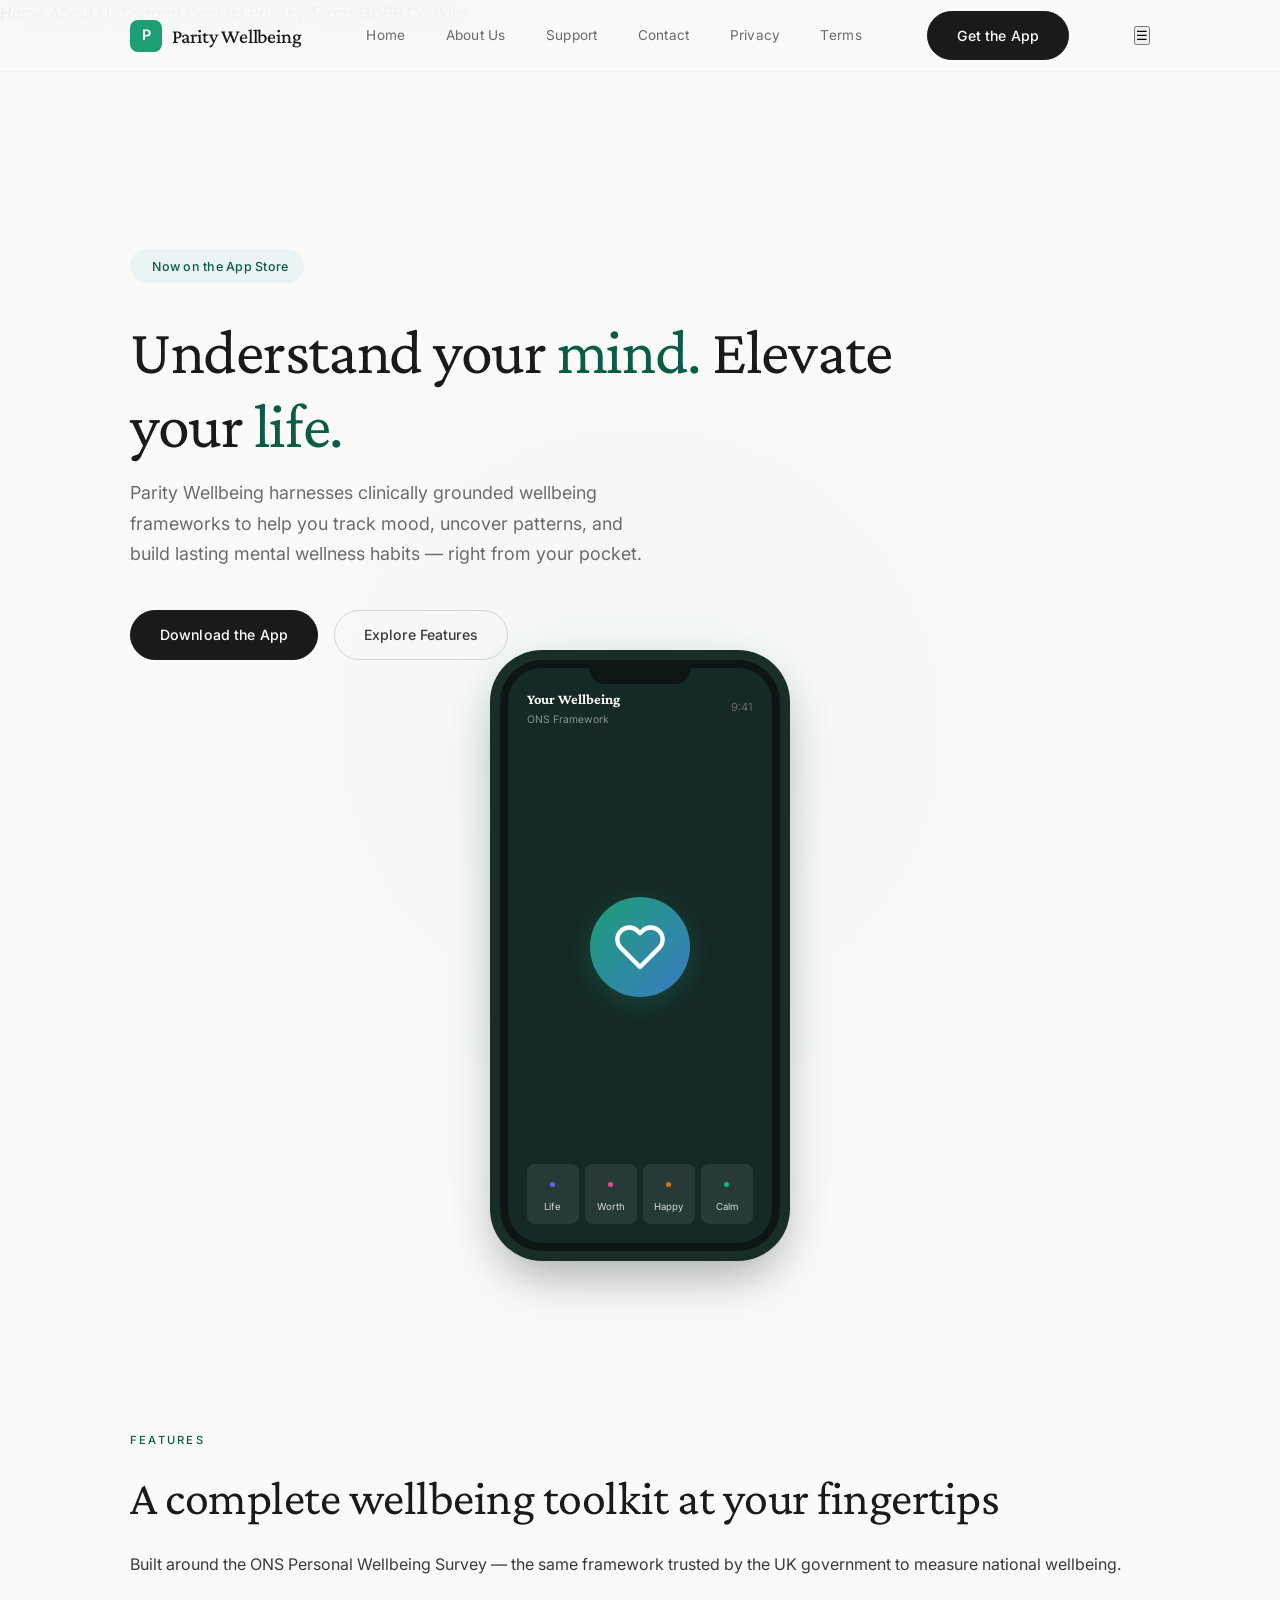
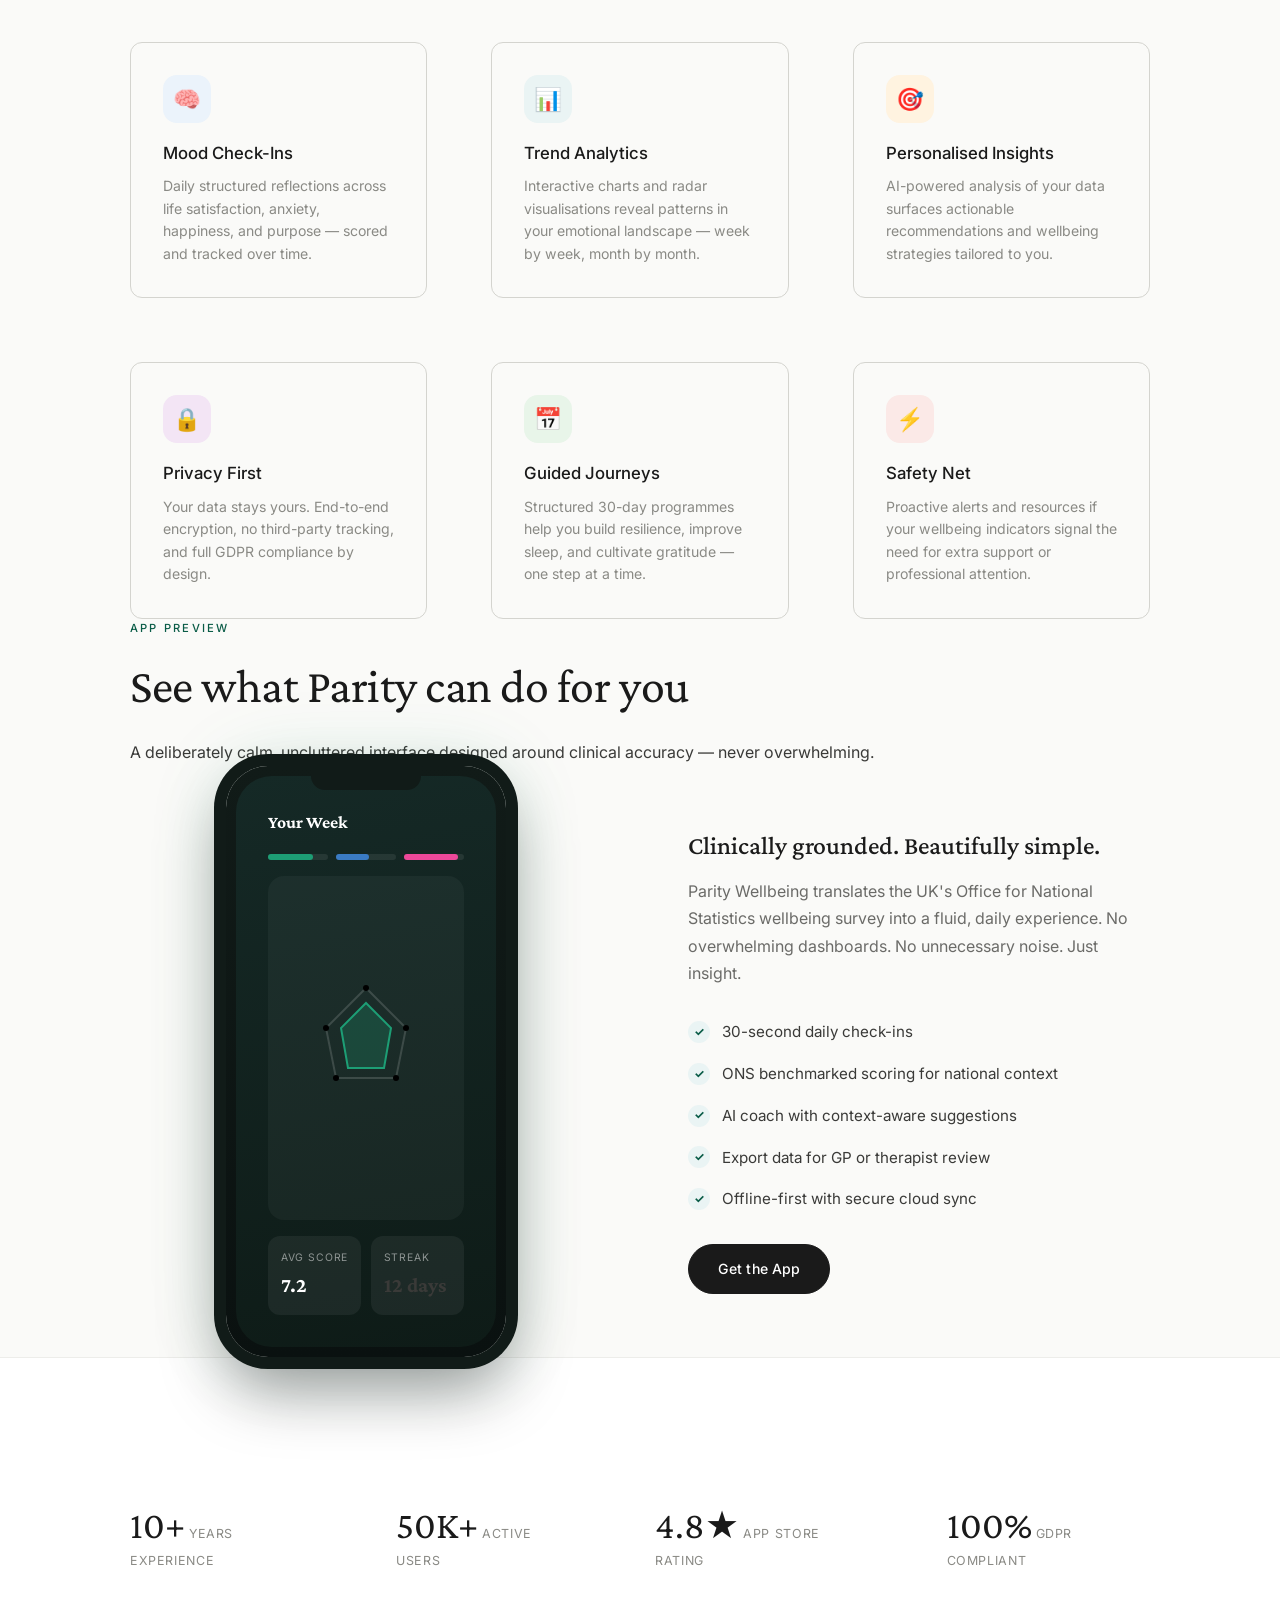
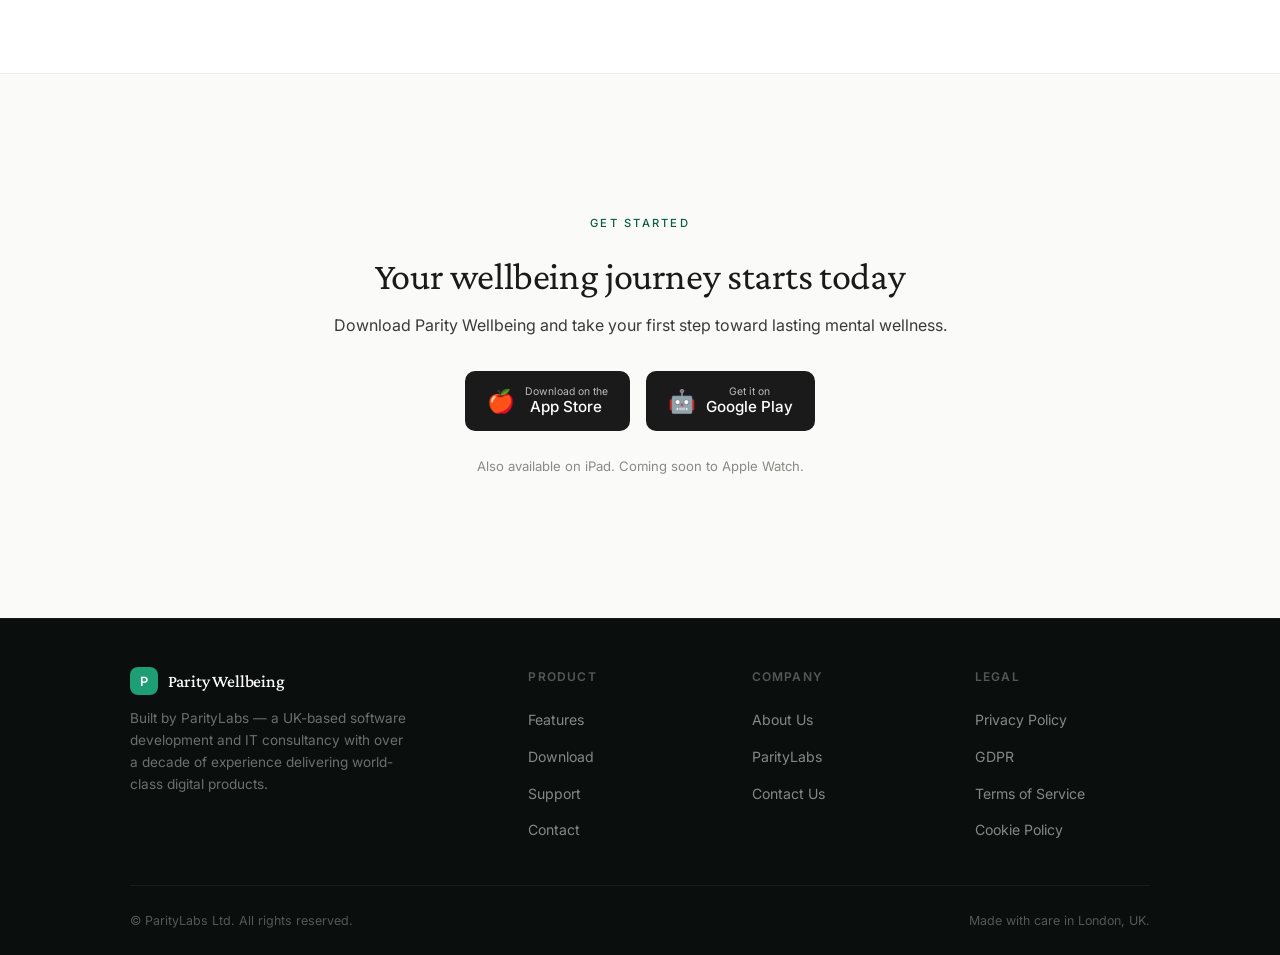
==== commit c723c2a3: "Redesign footer: clean grid layout, proper spacing, mobile responsive" ====
--- a/index.html
+++ b/index.html
@@ -5,7 +5,7 @@
   <meta name="viewport" content="width=device-width, initial-scale=1.0">
   <title>Parity Wellbeing — Your Personal Wellbeing Coach</title>
   <meta name="description" content="Parity Wellbeing tracks your mental health and wellbeing based on the ONS Personal Wellbeing Survey framework. Mood tracking, AI-powered insights, guided reflections.">
-  <link rel="stylesheet" href="parity.css?v=1780219974">
+  <link rel="stylesheet" href="new.css?v=1780219974">
 </head>
 <body>
   <script>document.documentElement.classList.add('js');</script>
--- a/new.css
+++ b/new.css
@@ -0,0 +1,1283 @@
+/* ─── Parity Wellbeing · Huashu Design Language ───
+   Philosophy: Refined Minimalism · Purposeful Beauty
+   Brand: ParityLabs UK · Calm Clinical Heritage
+   Version: 3.0 · Huashu-inspired Refinement
+   ━━━━━━━━━━━━━━━━━━━━━━━━━━━━━━━━━━━━━━━━━━━━━━━━━━━━ */
+
+@import url('https://fonts.googleapis.com/css2?family=Inter:wght@300;400;500;600&family=Crimson+Pro:wght@400;500;600&display=swap');
+
+:root {
+  /* ── Brand Palette · Restrained ── */
+  --teal-600: #0A5C47;
+  --teal-500: #1D9E75;
+  --teal-100: #EAF4F4;
+  --twilight-600: #185FA5;
+  --twilight-500: #3A7BC4;
+  --twilight-100: #EBF3FB;
+  
+  /* ── Ink Scale · Softer ── */
+  --ink-900: #1A1A1A;
+  --ink-700: #3A3A38;
+  --ink-500: #6B6B68;
+  --ink-400: #8A8A85;
+  --ink-200: #D4D4CF;
+  --ink-100: #EDEDEA;
+  --ink-50: #F7F7F5;
+  
+  --surface: #FAFAF8;
+  --surface-warm: #F5F4F0;
+  
+  /* ── Shadow · Whisper ── */
+  --shadow-sm: 0 1px 2px rgba(0,0,0,0.04);
+  --shadow-md: 0 4px 12px rgba(0,0,0,0.06);
+  
+  /* ── Typography ── */
+  --font-display: 'Crimson Pro', Georgia, serif;
+  --font-body: 'Inter', -apple-system, sans-serif;
+  
+  --max-w: 1100px;
+  --radius: 12px;
+}
+
+/* ── Reset ── */
+*, *::before, *::after { 
+  box-sizing: border-box; 
+  margin:0; 
+  padding:0; 
+}
+
+html { 
+  scroll-behavior: smooth; 
+}
+
+body {
+  font-family: var(--font-body);
+  color: var(--ink-700);
+  background: var(--surface);
+  line-height: 1.7;
+  -webkit-font-smoothing: antialiased;
+  min-height: 100vh;
+  display: flex;
+  flex-direction: column;
+}
+
+img, svg { 
+  max-width:100%; 
+  height:auto; 
+  display:block; 
+}
+
+a { 
+  text-decoration:none; 
+  color:var(--twilight-600); 
+  transition: all 0.3s ease; 
+}
+
+a:hover { 
+  color:var(--teal-600); 
+}
+
+ul { 
+  list-style:none; 
+}
+
+/* ── Skip Link ── */
+.skip-link {
+  position: absolute;
+  top: -100px;
+  left: 50%;
+  transform: translateX(-50%);
+  background: var(--teal-600);
+  color: #fff;
+  padding: 0.75rem 1.5rem;
+  border-radius: var(--radius);
+  font-weight: 500;
+  font-size: 0.9rem;
+  z-index: 10000;
+  transition: top 0.3s ease;
+}
+
+.skip-link:focus {
+  top: 1rem;
+  outline: 2px solid var(--teal-100);
+  outline-offset: 2px;
+}
+
+/* ── Container · Generous ── */
+.container { 
+  max-width:var(--max-w); 
+  margin:0 auto; 
+  padding:0 2.5rem; 
+  width: 100%;
+}
+
+.container-narrow { 
+  max-width:640px; 
+  margin:0 auto; 
+  padding:0 2.5rem; 
+  width: 100%;
+}
+
+/* ── Typography Scale ── */
+.section-title {
+  font-family: var(--font-display);
+  font-size: clamp(2rem, 4vw, 3rem);
+  font-weight: 400;
+  letter-spacing: -0.01em;
+  color: var(--ink-900);
+  line-height: 1.2;
+  margin-bottom: 0.5em;
+}
+
+.section-subtitle {
+  font-family: var(--font-body);
+  font-size: clamp(1rem, 1.2vw, 1.15rem);
+  color: var(--ink-500);
+  line-height: 1.7;
+  max-width: 560px;
+  margin: 0 auto;
+}
+
+.section-overline {
+  font-family: var(--font-body);
+  font-size: 0.7rem;
+  font-weight: 500;
+  letter-spacing: 0.2em;
+  text-transform: uppercase;
+  color: var(--teal-600);
+  margin-bottom: 1.2rem;
+}
+
+/* ── Buttons · Soft ── */
+.btn {
+  display: inline-flex;
+  align-items: center;
+  justify-content: center;
+  gap: 0.5rem;
+  padding: 0.75rem 1.8rem;
+  font-family: var(--font-body);
+  font-weight: 500;
+  font-size: 0.88rem;
+  letter-spacing: 0.01em;
+  border-radius: 100px;
+  cursor: pointer;
+  transition: all 0.35s ease;
+  border: 1px solid transparent;
+}
+
+.btn-primary {
+  background: var(--ink-900);
+  color: #fff;
+  border-color: var(--ink-900);
+}
+
+.btn-primary:hover {
+  background: transparent;
+  color: var(--ink-900);
+}
+
+.btn-secondary {
+  background: transparent;
+  color: var(--ink-700);
+  border-color: var(--ink-200);
+}
+
+.btn-secondary:hover {
+  border-color: var(--ink-700);
+  color: var(--ink-900);
+}
+
+.btn-small {
+  padding: 0.55rem 1.2rem;
+  font-size: 0.82rem;
+}
+
+/* ── Navigation · Whisper ── */
+.navbar {
+  position: fixed; 
+  top:0; 
+  left:0; 
+  width:100%;
+  height: 72px; 
+  z-index: 1000;
+  background: rgba(250,250,248,0.85);
+  backdrop-filter: blur(16px) saturate(1.2);
+  border-bottom: 1px solid rgba(0,0,0,0.04);
+}
+
+.navbar .container { 
+  display:flex; 
+  align-items:center; 
+  justify-content:space-between; 
+  height:100%; 
+}
+
+.logo {
+  display:flex; 
+  align-items:center; 
+  gap:0.6rem;
+  font-family: var(--font-display);
+  font-size: 1.25rem; 
+  font-weight: 500;
+  color: var(--ink-900); 
+  letter-spacing: -0.01em;
+}
+
+.logo-mark {
+  width: 32px; 
+  height: 32px;
+  background: var(--teal-500);
+  color:#fff;
+  border-radius: 8px;
+  display:flex; 
+  align-items:center; 
+  justify-content:center;
+  font-family: var(--font-body);
+  font-size: 0.9rem; 
+  font-weight: 600;
+}
+
+.nav-links {
+  display:flex; 
+  gap:2.5rem;
+  align-items:center;
+}
+
+.nav-links a {
+  color: var(--ink-500);
+  font-size: 0.85rem;
+  font-weight: 400;
+  letter-spacing: 0.02em;
+  position: relative;
+}
+
+.nav-links a::after {
+  content:'';
+  position:absolute;
+  bottom: -4px;
+  left: 0;
+  width: 0;
+  height: 1px;
+  background: var(--teal-600);
+  transition: width 0.3s ease;
+}
+
+.nav-links a:hover {
+  color: var(--ink-900);
+}
+
+.nav-links a:hover::after {
+  width: 100%;
+}
+
+/* ── Hero · Breath ── */
+.hero {
+  position: relative; 
+  padding: 220px 0 180px;
+  background: var(--surface);
+  overflow: hidden;
+  flex: 1;
+}
+
+.hero::before {
+  content:''; 
+  position:absolute; 
+  top: 50%;
+  left: 50%;
+  transform: translate(-50%, -50%);
+  width: 800px; 
+  height: 800px;
+  background: radial-gradient(circle, rgba(29,158,117,0.03) 0%, transparent 70%);
+  pointer-events:none;
+}
+
+.hero .container {
+  position: relative;
+  z-index: 1;
+}
+
+.hero-content { text-align: left; }
+
+.hero-badge {
+  display:inline-flex; 
+  align-items:center; 
+  gap:0.4rem;
+  padding: 0.4rem 1rem;
+  background: var(--teal-100);
+  color: var(--teal-600); 
+  border-radius: 100px;
+  font-size: 0.78rem; 
+  font-weight: 500;
+  margin-bottom: 2rem; 
+  letter-spacing: 0.02em;
+}
+
+.hero h1 {
+  font-family: var(--font-display);
+  font-size: clamp(2.8rem, 5vw, 4.2rem);
+  font-weight: 400;
+  line-height: 1.15;
+  letter-spacing: -0.02em;
+  color: var(--ink-900);
+  margin-bottom: 1rem;
+  max-width: 800px;
+  margin-left: 0;
+  margin-right: auto;
+  text-align: left;
+}
+
+.hero h1 span { 
+  color: var(--teal-600); 
+}
+
+.hero p.subtitle {
+  font-size: clamp(1.05rem, 1.4vw, 1.25rem);
+  color: var(--ink-500);
+  line-height: 1.7;
+  margin-bottom: 2.5rem;
+  max-width: 520px;
+  margin-left: 0;
+  margin-right: auto;
+  text-align: left;
+}
+
+.hero-actions { 
+  display:flex; 
+  gap:1rem; 
+  flex-wrap:wrap; 
+  justify-content: flex-start;
+}
+
+/* ── Features · Gallery ── */
+.features {
+  padding: 140px 0;
+  background: #fff;
+}
+
+.features-grid {
+  display: grid;
+  grid-template-columns: repeat(3, 1fr);
+  gap: 4rem; 
+  margin-top: 4rem;
+}
+
+.feature-item {
+  text-align: center;
+  padding: 2rem 0;
+}
+
+.feature-icon {
+  width: 48px; 
+  height: 48px;
+  border-radius: 14px;
+  display: inline-flex; 
+  align-items: center; 
+  justify-content: center;
+  font-size: 1.4rem;
+  margin-bottom: 1.5rem;
+  background: var(--surface);
+  transition: transform 0.4s ease;
+}
+
+.feature-item:hover .feature-icon {
+  transform: translateY(-3px);
+}
+
+.feature-title {
+  font-family: var(--font-body);
+  font-size: 1.05rem; 
+  font-weight: 500;
+  color: var(--ink-900); 
+  margin-bottom: 0.5rem;
+}
+
+.feature-desc {
+  font-size: 0.88rem; 
+  color: var(--ink-400); 
+  line-height:1.6;
+  max-width: 280px;
+  margin: 0 auto;
+}
+
+/* ── Feature Cards (HTML classes) ── */
+.feature-card {
+  background: var(--surface); 
+  border: 1px solid var(--ink-200);
+  border-radius: var(--radius); 
+  padding: 2rem;
+  transition: all 0.35s ease;
+}
+
+.feature-card:hover {
+  transform: translateY(-4px);
+  box-shadow: var(--shadow-md);
+}
+
+.f-icon {
+  width: 48px; 
+  height: 48px;
+  border-radius: 14px;
+  display: inline-flex; 
+  align-items: center; 
+  justify-content: center;
+  font-size: 1.4rem;
+  margin-bottom: 1rem;
+}
+
+.f-title {
+  font-family: var(--font-body);
+  font-size: 1.05rem; 
+  font-weight: 500;
+  color: var(--ink-900); 
+  margin-bottom: 0.5rem;
+}
+
+.f-desc {
+  font-size: 0.88rem; 
+  color: var(--ink-400); 
+  line-height:1.6;
+}
+
+/* ── Hero Visual ── */
+.hero-visual {
+  position: relative;
+  display: flex;
+  justify-content: center;
+  align-items: center;
+}
+
+.phone-frame {
+  width: 280px;
+  max-width: 100%;
+  aspect-ratio: 9/19;
+  background: #0d1614;
+  border-radius: 42px;
+  position: relative;
+  box-shadow: 0 0 0 10px #1a2e28, 0 24px 48px rgba(0,0,0,0.3), 0 0 60px rgba(29,158,117,0.1);
+  overflow: hidden;
+}
+
+.phone-notch {
+  position: absolute;
+  top: 0;
+  left: 50%;
+  transform: translateX(-50%);
+  width: 100px;
+  height: 24px;
+  background: #0d1614;
+  border-bottom-left-radius: 14px;
+  border-bottom-right-radius: 14px;
+  z-index: 10;
+}
+
+.phone-screen {
+  position: absolute;
+  inset: 8px;
+  border-radius: 34px;
+  overflow: hidden;
+  background: #152926;
+  display: flex;
+  flex-direction: column;
+  padding: 1.2rem;
+  gap: 0.6rem;
+}
+
+.screen-top {
+  display: flex;
+  justify-content: space-between;
+  align-items: center;
+}
+
+.screen-title {
+  font-family: var(--font-display);
+  font-weight: 700;
+  font-size: 0.9rem;
+  color: #fff;
+}
+
+.screen-sub {
+  font-size: 0.65rem;
+  color: rgba(255,255,255,0.5);
+}
+
+.illustration-hero {
+  flex: 1;
+  display: flex;
+  align-items: center;
+  justify-content: center;
+}
+
+.hero-circle {
+  width: 100px;
+  height: 100px;
+  border-radius: 50%;
+  background: linear-gradient(135deg, var(--teal-500), var(--twilight-500));
+  display: flex;
+  align-items: center;
+  justify-content: center;
+  box-shadow: 0 6px 24px rgba(29,158,117,0.25);
+}
+
+.hero-circle svg {
+  width: 52px;
+  height: 52px;
+  color: #fff;
+}
+
+.widget-row {
+  display: flex;
+  gap: 0.4rem;
+}
+
+.w-card {
+  flex: 1;
+  background: rgba(255,255,255,0.08);
+  border-radius: 8px;
+  padding: 0.5rem 0.3rem;
+  text-align: center;
+}
+
+.w-d {
+  width: 5px;
+  height: 5px;
+  border-radius: 50%;
+  display: inline-block;
+  margin-bottom: 0.25rem;
+}
+
+.w-l {
+  font-size: 0.6rem;
+  color: rgba(255,255,255,0.8);
+  display: block;
+}
+.showcase {
+  padding: 140px 0;
+  background: var(--surface-warm);
+}
+
+.showcase-grid {
+  display: grid;
+  grid-template-columns: 1fr 1fr;
+  gap: 6rem;
+  align-items: center;
+  max-width: 1000px;
+  margin: 0 auto;
+}
+
+.showcase-content {
+  max-width: 440px;
+}
+
+.showcase-content h2 {
+  font-family: var(--font-display);
+  font-size: clamp(1.8rem, 3vw, 2.4rem);
+  font-weight: 400;
+  line-height: 1.2;
+  color: var(--ink-900);
+  margin-bottom: 1rem;
+}
+
+.showcase-content p {
+  color: var(--ink-500);
+  line-height: 1.7;
+  margin-bottom: 1.5rem;
+}
+
+.showcase-visual {
+  position: relative;
+  display: flex;
+  justify-content: center;
+}
+
+.showcase-text h3 {
+  font-family: var(--font-display);
+  font-size: clamp(1.4rem, 2vw, 1.8rem);
+  font-weight: 500;
+  color: var(--ink-900);
+  margin-bottom: 1rem;
+  line-height: 1.3;
+}
+
+.showcase-text p {
+  color: var(--ink-500);
+  line-height: 1.7;
+  margin-bottom: 1.5rem;
+}
+
+.bullet-list {
+  list-style: none;
+  margin: 1rem 0;
+}
+
+.bullet-list li {
+  display: flex;
+  align-items: center;
+  gap: 0.75rem;
+  padding: 0.5rem 0;
+  color: var(--ink-600);
+  font-size: 0.95rem;
+}
+
+.check {
+  width: 22px;
+  height: 22px;
+  border-radius: 50%;
+  background: var(--teal-100);
+  color: var(--teal-600);
+  display: flex;
+  align-items: center;
+  justify-content: center;
+  font-size: 0.75rem;
+  font-weight: 700;
+  flex-shrink: 0;
+}
+
+/* ── Trust · Quiet ── */
+.trust {
+  padding: 100px 0;
+  background: #fff;
+  text-align: left;
+  border-top: 1px solid var(--ink-100);
+  border-bottom: 1px solid var(--ink-100);
+}
+
+.trust-bar {
+  padding: 100px 0;
+  background: #fff;
+  text-align: left;
+  border-top: 1px solid var(--ink-100);
+  border-bottom: 1px solid var(--ink-100);
+}
+
+.trust-stats {
+  display: flex;
+  justify-content: center;
+  gap: 5rem;
+  margin-top: 3rem;
+}
+
+.stat-item .stat-number {
+  font-family: var(--font-display);
+  font-size: clamp(2rem, 3vw, 2.8rem);
+  font-weight: 400;
+  color: var(--ink-900);
+  line-height: 1;
+  margin-bottom: 0.3rem;
+}
+
+.stat-item .stat-label {
+  font-size: 0.78rem;
+  color: var(--ink-400);
+  letter-spacing: 0.05em;
+  text-transform: uppercase;
+}
+
+.stat-block .stat-number {
+  font-family: var(--font-display);
+  font-size: clamp(2rem, 3vw, 2.8rem);
+  font-weight: 400;
+  color: var(--ink-900);
+  line-height: 1;
+  margin-bottom: 0.3rem;
+}
+
+.stat-block .stat-label {
+  font-size: 0.78rem;
+  color: var(--ink-400);
+  letter-spacing: 0.05em;
+  text-transform: uppercase;
+}
+
+/* ── Download · Invitation ── */
+.download {
+  padding: 140px 0;
+  background: var(--surface);
+  text-align: center;
+}
+
+.download-cta {
+  padding: 140px 0;
+  background: var(--surface);
+  text-align: center;
+}
+
+.download h2 {
+  font-family: var(--font-display);
+  font-size: clamp(1.8rem, 3vw, 2.4rem);
+  font-weight: 400;
+  color: var(--ink-900);
+  margin-bottom: 0.8rem;
+}
+
+.download-cta h2 {
+  font-family: var(--font-display);
+  font-size: clamp(1.8rem, 3vw, 2.4rem);
+  font-weight: 400;
+  color: var(--ink-900);
+  margin-bottom: 0.8rem;
+}
+
+.download > .container > p {
+  color: var(--ink-500);
+  margin-bottom: 2rem;
+}
+
+.download-cta > .container > p {
+  color: var(--ink-500);
+  margin-bottom: 2rem;
+}
+
+.store-badges {
+  display: flex;
+  gap: 1rem;
+  justify-content: center;
+  flex-wrap: wrap;
+  margin-top: 2rem;
+}
+
+.store-badge {
+  display: inline-flex;
+  align-items: center;
+  gap: 0.6rem;
+  padding: 0.7rem 1.4rem;
+  background: var(--ink-900);
+  color: #fff;
+  border-radius: 10px;
+  font-size: 0.82rem;
+  transition: all 0.3s ease;
+}
+
+.store-badge:hover {
+  background: var(--ink-700);
+  color: #fff;
+  transform: translateY(-2px);
+}
+
+.store-badge .small {
+  font-size: 0.65rem;
+  opacity: 0.7;
+  display: block;
+  line-height: 1.2;
+}
+
+.store-badge .big {
+  font-size: 0.95rem;
+  font-weight: 500;
+  display: block;
+  line-height: 1.2;
+}
+
+/* ── Footer · Clean ── */
+footer {
+  background: #0a0f0d;
+  color: rgba(255,255,255,0.5);
+  padding: 3rem 0 1.5rem;
+  margin-top: auto;
+  border-top: 1px solid rgba(255,255,255,0.05);
+}
+
+.footer-grid {
+  display: grid;
+  grid-template-columns: 2fr 1fr 1fr 1fr;
+  gap: 3rem;
+  margin-bottom: 2rem;
+}
+
+.footer-brand .logo {
+  color: #fff;
+  font-size: 1.1rem;
+  margin-bottom: 0.75rem;
+}
+
+.footer-brand .logo-mark {
+  width: 28px;
+  height: 28px;
+  font-size: 0.8rem;
+}
+
+.footer-brand p {
+  font-size: 0.85rem;
+  color: rgba(255,255,255,0.4);
+  line-height: 1.6;
+  max-width: 280px;
+}
+
+.footer-col h5 {
+  font-size: 0.75rem;
+  font-weight: 600;
+  letter-spacing: 0.1em;
+  text-transform: uppercase;
+  color: rgba(255,255,255,0.3);
+  margin-bottom: 1.2rem;
+}
+
+.footer-col ul li {
+  margin-bottom: 0.6rem;
+}
+
+.footer-col ul li a {
+  color: rgba(255,255,255,0.5);
+  font-size: 0.88rem;
+  transition: color 0.25s ease;
+}
+
+.footer-col ul li a:hover {
+  color: #fff;
+}
+
+.footer-bottom {
+  display: flex;
+  justify-content: space-between;
+  align-items: center;
+  padding-top: 1.5rem;
+  border-top: 1px solid rgba(255,255,255,0.06);
+  font-size: 0.78rem;
+  color: rgba(255,255,255,0.3);
+}
+
+.footer-bottom a {
+  color: rgba(255,255,255,0.4);
+}
+
+.footer-bottom a:hover {
+  color: #fff;
+}
+
+/* ── Page Header · Calm ── */
+.page-header {
+  padding: 160px 0 80px;
+  background: var(--surface);
+  text-align: center;
+  position: relative;
+}
+
+.page-header::before {
+  content:'';
+  position: absolute;
+  top: 0;
+  left: 0;
+  width: 100%;
+  height: 100%;
+  background: radial-gradient(circle at 50% 30%, rgba(29,158,117,0.03) 0%, transparent 60%);
+  pointer-events: none;
+}
+
+.page-header h1 {
+  font-family: var(--font-display);
+  font-size: clamp(1.8rem, 3vw, 2.6rem);
+  font-weight: 400;
+  color: var(--ink-900);
+  margin-bottom: 0.5rem;
+  position: relative;
+}
+
+.page-header p {
+  color: var(--ink-500);
+  font-size: 1rem;
+  max-width: 500px;
+  margin: 0 auto;
+  position: relative;
+}
+
+/* ── Content Pages · Editorial ── */
+.content-page {
+  padding: 80px 0 120px;
+  background: #fff;
+}
+
+.content-card {
+  max-width: 720px;
+  margin: 0 auto;
+  padding: 0 2rem;
+}
+
+.content-card h2 {
+  font-family: var(--font-display);
+  font-size: 1.4rem;
+  font-weight: 500;
+  color: var(--ink-900);
+  margin: 2.5rem 0 1rem;
+  padding-top: 1.5rem;
+  border-top: 1px solid var(--ink-100);
+}
+
+.content-card h2:first-child {
+  margin-top: 0;
+  padding-top: 0;
+  border-top: none;
+}
+
+.content-card p {
+  margin-bottom: 1.2rem;
+  color: var(--ink-600);
+  line-height: 1.8;
+}
+
+.content-card ul {
+  margin: 1rem 0 1.5rem 1.5rem;
+  list-style: disc;
+}
+
+.content-card ul li {
+  margin-bottom: 0.5rem;
+  color: var(--ink-600);
+  line-height: 1.7;
+}
+
+.content-card a {
+  color: var(--twilight-600);
+  text-decoration: underline;
+  text-underline-offset: 3px;
+}
+
+.content-card a:hover {
+  color: var(--teal-600);
+}
+
+.last-updated {
+  font-size: 0.8rem;
+  color: var(--ink-400);
+  margin-top: 3rem;
+  padding-top: 1.5rem;
+  border-top: 1px solid var(--ink-100);
+}
+
+/* ── Contact · Warm ── */
+.contact-grid {
+  display: grid;
+  grid-template-columns: 1fr 1fr;
+  gap: 5rem;
+  max-width: 900px;
+  margin: 4rem auto 0;
+  align-items: start;
+}
+
+.contact-info h3 {
+  font-family: var(--font-display);
+  font-size: 1.3rem;
+  font-weight: 400;
+  color: var(--ink-900);
+  margin-bottom: 1.5rem;
+}
+
+.contact-info p {
+  color: var(--ink-500);
+  margin-bottom: 2rem;
+  line-height: 1.7;
+}
+
+.contact-item {
+  display: flex;
+  gap: 1rem;
+  margin-bottom: 1.2rem;
+  align-items: flex-start;
+}
+
+.contact-item .icon {
+  width: 40px;
+  height: 40px;
+  background: var(--surface);
+  border-radius: 10px;
+  display: flex;
+  align-items: center;
+  justify-content: center;
+  font-size: 1.1rem;
+  flex-shrink: 0;
+}
+
+.contact-item .detail strong {
+  display: block;
+  font-weight: 500;
+  color: var(--ink-900);
+  margin-bottom: 0.2rem;
+  font-size: 0.9rem;
+}
+
+.contact-item .detail span {
+  font-size: 0.85rem;
+  color: var(--ink-500);
+}
+
+/* ── Form · Clean ── */
+.form-group {
+  margin-bottom: 1.5rem;
+}
+
+.form-group label {
+  display: block;
+  font-size: 0.8rem;
+  font-weight: 500;
+  color: var(--ink-700);
+  margin-bottom: 0.5rem;
+  letter-spacing: 0.02em;
+}
+
+.form-group input,
+.form-group textarea {
+  width: 100%;
+  padding: 0.9rem 1rem;
+  border: 1px solid var(--ink-200);
+  border-radius: var(--radius);
+  font-family: var(--font-body);
+  font-size: 0.9rem;
+  color: var(--ink-900);
+  background: #fff;
+  transition: all 0.3s ease;
+}
+
+.form-group input:focus,
+.form-group textarea:focus {
+  outline: none;
+  border-color: var(--teal-500);
+  box-shadow: 0 0 0 3px rgba(29,158,117,0.1);
+}
+
+.form-group textarea {
+  min-height: 140px;
+  resize: vertical;
+}
+
+.form-status {
+  padding: 1rem;
+  border-radius: var(--radius);
+  font-size: 0.9rem;
+  margin-bottom: 1rem;
+  display: none;
+}
+
+.form-status.success {
+  background: var(--teal-100);
+  color: var(--teal-600);
+  display: block;
+}
+
+.form-status.error {
+  background: #FEF2F2;
+  color: #DC2626;
+  display: block;
+}
+
+/* ── FAQ · Gentle ── */
+.faq-item {
+  border-bottom: 1px solid var(--ink-100);
+  padding: 1.5rem 0;
+}
+
+.faq-question {
+  width: 100%;
+  display: flex;
+  justify-content: space-between;
+  align-items: center;
+  background: none;
+  border: none;
+  font-family: var(--font-body);
+  font-size: 1rem;
+  font-weight: 500;
+  color: var(--ink-900);
+  cursor: pointer;
+  text-align: left;
+  padding: 0;
+}
+
+.faq-question:hover {
+  color: var(--teal-600);
+}
+
+.faq-icon {
+  font-size: 1.2rem;
+  color: var(--ink-400);
+  transition: transform 0.3s ease;
+  flex-shrink: 0;
+  margin-left: 1rem;
+}
+
+.faq-item.open .faq-icon {
+  transform: rotate(45deg);
+}
+
+.faq-answer {
+  max-height: 0;
+  overflow: hidden;
+  transition: max-height 0.4s ease, padding 0.4s ease;
+}
+
+.faq-item.open .faq-answer {
+  max-height: 500px;
+  padding-top: 1rem;
+}
+
+.faq-answer p {
+  color: var(--ink-500);
+  line-height: 1.7;
+  font-size: 0.92rem;
+}
+
+/* ── Reveal Animation · Soft ── */
+.reveal {
+  opacity: 0;
+  transform: translateY(20px);
+  transition: opacity 0.8s ease, transform 0.8s ease;
+}
+
+.reveal.visible {
+  opacity: 1;
+  transform: translateY(0);
+}
+
+.reveal-delay-1 { transition-delay: 0.1s; }
+.reveal-delay-2 { transition-delay: 0.2s; }
+.reveal-delay-3 { transition-delay: 0.3s; }
+
+/* ── Mobile · Adaptive ── */
+@media (max-width: 1024px) {
+  .features-grid {
+    gap: 2rem;
+  }
+  
+  .showcase-grid {
+    gap: 3rem;
+  }
+  
+  .contact-grid {
+    gap: 3rem;
+  }
+}
+
+@media (max-width: 768px) {
+  .container {
+    padding: 0 1.5rem;
+  }
+  
+  .hero {
+    padding: 160px 0 120px;
+  }
+  
+  .features {
+    padding: 100px 0;
+  }
+  
+  .features-grid {
+    grid-template-columns: 1fr;
+    gap: 2rem;
+    margin-top: 3rem;
+  }
+  
+  .feature-item {
+    padding: 1rem 0;
+  }
+  
+  .showcase-grid {
+    grid-template-columns: 1fr;
+    gap: 3rem;
+  }
+  
+  .showcase-visual {
+    order: -1;
+  }
+  
+  .trust-stats {
+    flex-direction: column;
+    gap: 2rem;
+  }
+  
+  .contact-grid {
+    grid-template-columns: 1fr;
+    gap: 3rem;
+  }
+  
+  .footer-inner {
+    flex-direction: column;
+    gap: 1rem;
+    padding: 1rem 0;
+    height: auto;
+  }
+  
+  footer {
+    height: auto;
+    padding: 1.5rem 0;
+  }
+  
+  .page-header {
+    padding: 140px 0 60px;
+  }
+  
+  .content-page {
+    padding: 60px 0 80px;
+  }
+  
+  .nav-links {
+    display: none;
+  }
+  
+  .mobile-menu-toggle {
+    display: block;
+  }
+}
+
+@media (max-width: 640px) {
+  .hero {
+    padding: 140px 0 100px;
+  }
+  
+  .hero h1 {
+    font-size: clamp(2.2rem, 6vw, 2.8rem);
+  }
+  
+  .section-title {
+    font-size: clamp(1.6rem, 5vw, 2rem);
+  }
+  
+  .features-grid {
+    gap: 1.5rem;
+  }
+  
+  .trust-stats {
+    gap: 1.5rem;
+  }
+  
+  .stat-item .stat-number {
+    font-size: 1.8rem;
+  }
+  
+  .footer-grid {
+    grid-template-columns: 1fr 1fr;
+    gap: 2rem;
+  }
+  
+  .footer-brand {
+    grid-column: 1 / -1;
+    max-width: 100%;
+  }
+  
+  .footer-bottom {
+    flex-direction: column;
+    gap: 0.5rem;
+    text-align: center;
+  }
+  
+  .footer-bottom {
+    flex-direction: column;
+    gap: 0.5rem;
+    text-align: center;
+  }
+}
+
+/* ── Print ── */
+@media print {
+  .navbar, footer, .hero-actions, .store-badges {
+    display: none !important;
+  }
+  
+  .hero {
+    padding: 60px 0;
+  }
+  
+  body {
+    background: #fff;
+  }
+  
+  a {
+    text-decoration: underline;
+    color: #000;
+  }
+}
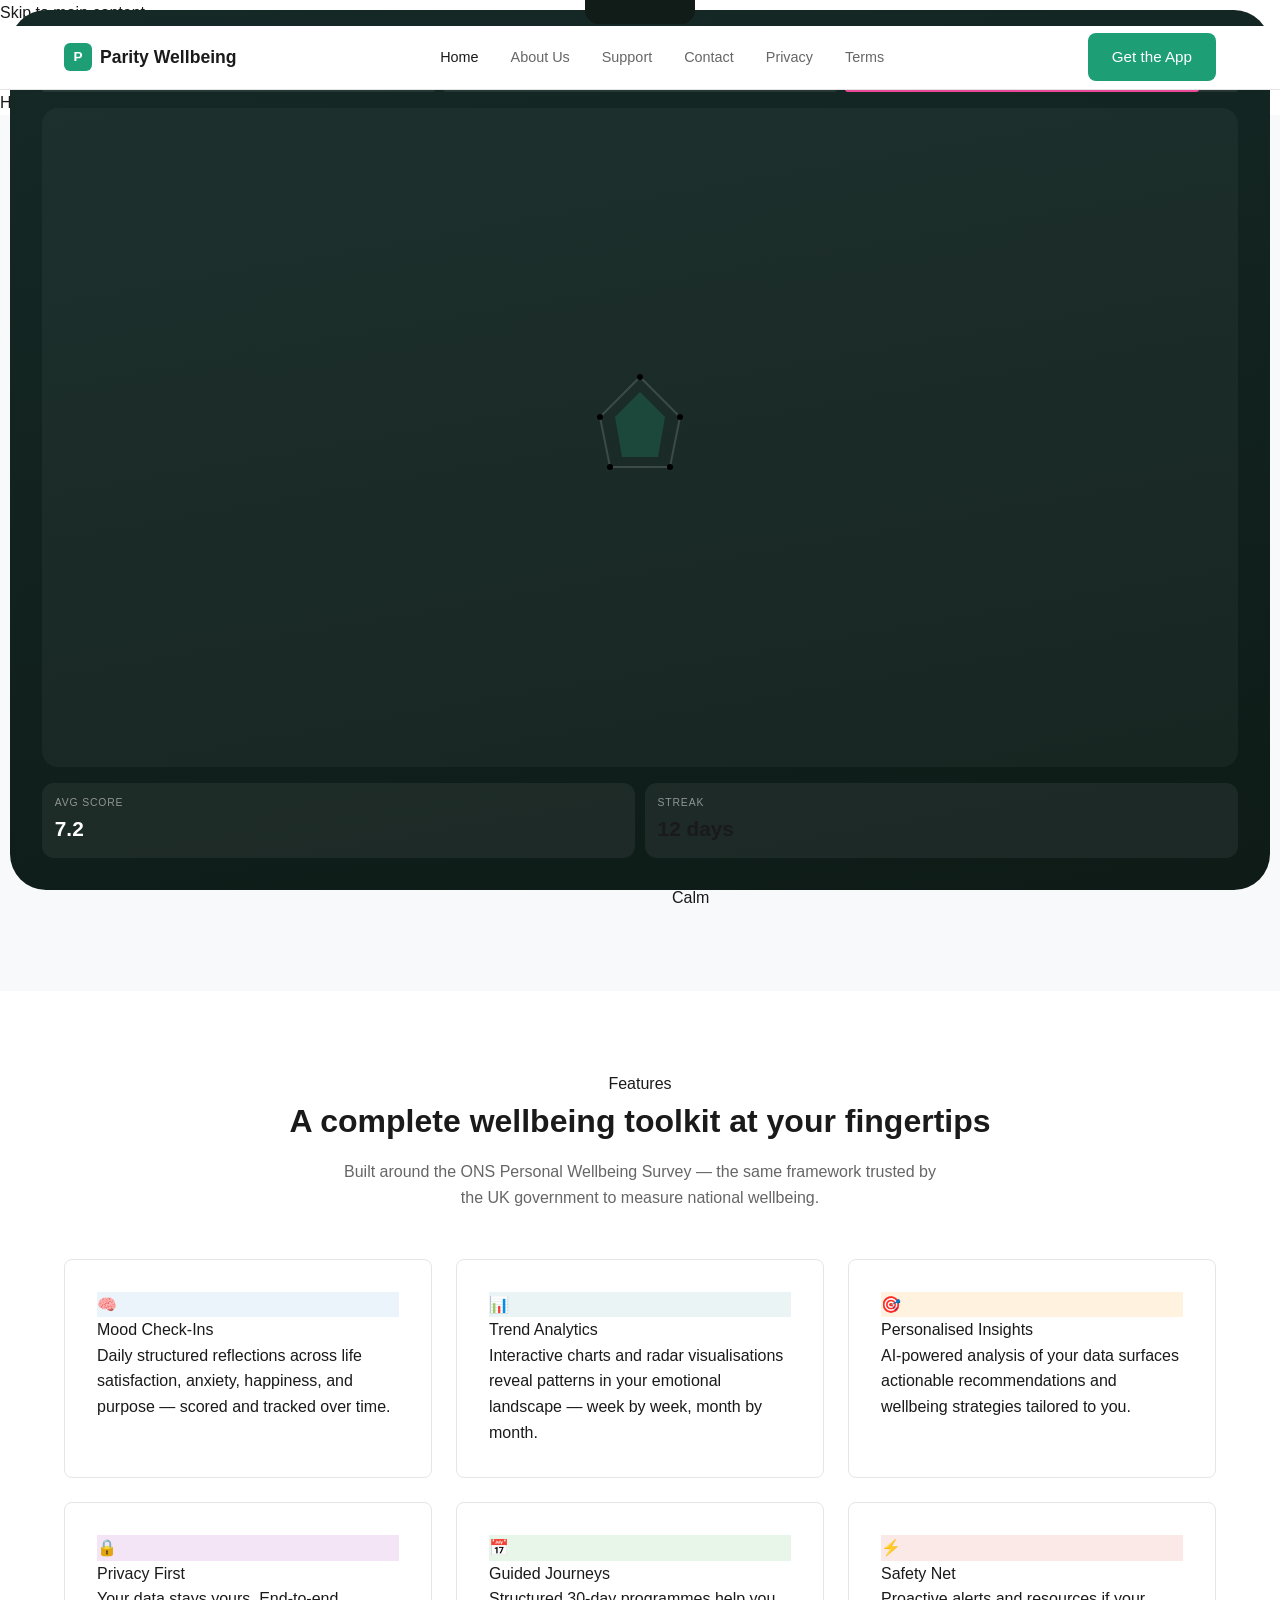
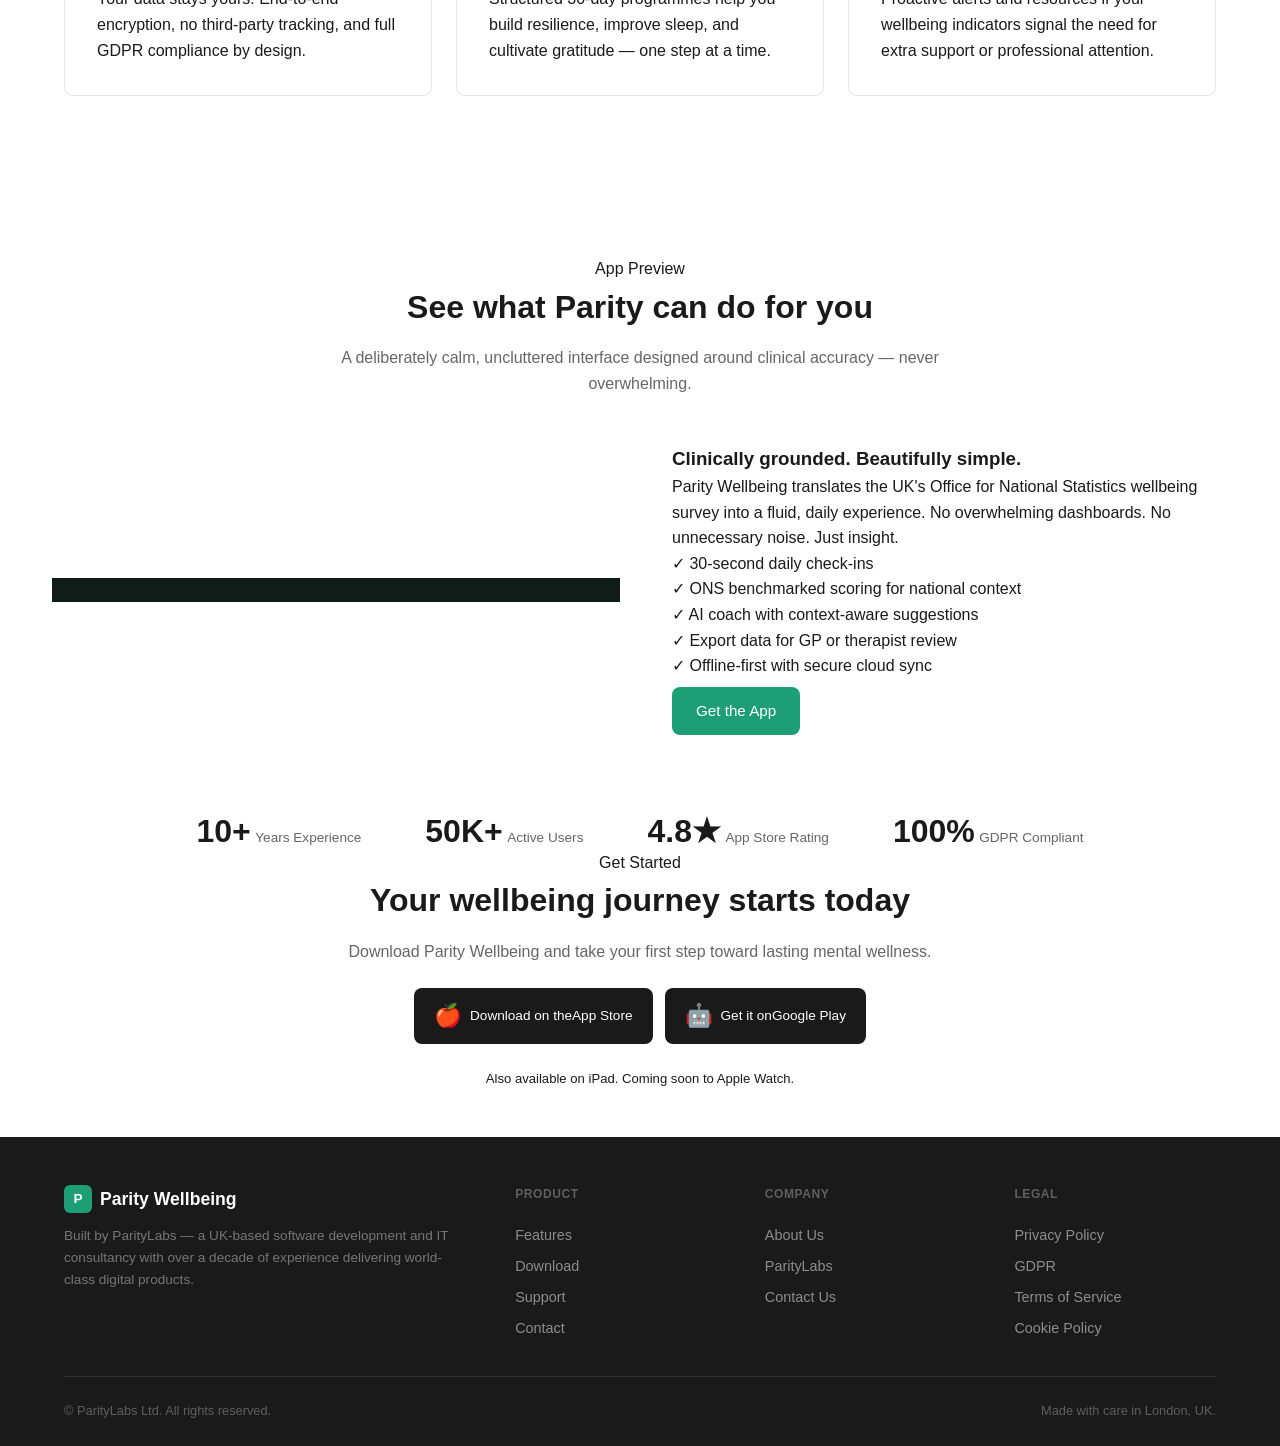
==== commit 1aca53ca: "Complete redesign: clean professional minimalist design" ====
--- a/index.html
+++ b/index.html
@@ -5,7 +5,7 @@
   <meta name="viewport" content="width=device-width, initial-scale=1.0">
   <title>Parity Wellbeing — Your Personal Wellbeing Coach</title>
   <meta name="description" content="Parity Wellbeing tracks your mental health and wellbeing based on the ONS Personal Wellbeing Survey framework. Mood tracking, AI-powered insights, guided reflections.">
-  <link rel="stylesheet" href="new.css?v=1780219974">
+  <link rel="stylesheet" href="site.css?v=1780219974">
 </head>
 <body>
   <script>document.documentElement.classList.add('js');</script>
--- a/site.css
+++ b/site.css
@@ -0,0 +1,435 @@
+/* ─── Parity Wellbeing — Clean Professional Design ─── */
+
+:root {
+  --brand: #1D9E75;
+  --brand-dark: #0A5C47;
+  --text: #1A1A1A;
+  --text-light: #666;
+  --text-lighter: #888;
+  --bg: #ffffff;
+  --bg-alt: #f8f9fa;
+  --border: #e5e5e5;
+  --radius: 8px;
+  --max-w: 1200px;
+}
+
+*, *::before, *::after { box-sizing: border-box; margin: 0; padding: 0; }
+
+body {
+  font-family: -apple-system, BlinkMacSystemFont, 'Segoe UI', Roboto, sans-serif;
+  color: var(--text);
+  line-height: 1.6;
+  background: var(--bg);
+  -webkit-font-smoothing: antialiased;
+}
+
+img, svg { max-width: 100%; height: auto; display: block; }
+a { text-decoration: none; color: inherit; }
+ul { list-style: none; }
+
+.container {
+  max-width: var(--max-w);
+  margin: 0 auto;
+  padding: 0 24px;
+}
+
+/* ── Navbar ── */
+.navbar {
+  height: 64px;
+  border-bottom: 1px solid var(--border);
+  background: var(--bg);
+  position: sticky;
+  top: 0;
+  z-index: 100;
+}
+
+.navbar .container {
+  display: flex;
+  align-items: center;
+  justify-content: space-between;
+  height: 100%;
+}
+
+.logo {
+  display: flex;
+  align-items: center;
+  gap: 8px;
+  font-weight: 600;
+  font-size: 1.1rem;
+}
+
+.logo-mark {
+  width: 28px;
+  height: 28px;
+  background: var(--brand);
+  color: white;
+  border-radius: 6px;
+  display: flex;
+  align-items: center;
+  justify-content: center;
+  font-size: 0.85rem;
+  font-weight: 700;
+}
+
+.nav-links {
+  display: flex;
+  gap: 32px;
+}
+
+.nav-links a {
+  font-size: 0.9rem;
+  color: var(--text-light);
+  transition: color 0.2s;
+}
+
+.nav-links a:hover,
+.nav-links a.active {
+  color: var(--text);
+}
+
+.nav-cta {
+  background: var(--text);
+  color: white;
+  padding: 8px 16px;
+  border-radius: var(--radius);
+  font-size: 0.85rem;
+  font-weight: 500;
+}
+
+.nav-cta:hover {
+  background: var(--brand);
+}
+
+.menu-toggle { display: none; }
+
+/* ── Hero ── */
+.hero {
+  padding: 80px 0;
+  background: var(--bg-alt);
+}
+
+.hero .container {
+  display: grid;
+  grid-template-columns: 1fr 1fr;
+  gap: 64px;
+  align-items: center;
+}
+
+.hero h1 {
+  font-size: clamp(2rem, 4vw, 3rem);
+  font-weight: 700;
+  line-height: 1.2;
+  margin-bottom: 20px;
+  letter-spacing: -0.02em;
+}
+
+.hero h1 span {
+  color: var(--brand);
+}
+
+.hero p {
+  font-size: 1.1rem;
+  color: var(--text-light);
+  margin-bottom: 32px;
+  line-height: 1.6;
+}
+
+.hero-actions {
+  display: flex;
+  gap: 12px;
+}
+
+.btn {
+  display: inline-flex;
+  align-items: center;
+  justify-content: center;
+  padding: 12px 24px;
+  border-radius: var(--radius);
+  font-size: 0.95rem;
+  font-weight: 500;
+  transition: all 0.2s;
+  border: none;
+  cursor: pointer;
+}
+
+.btn-primary {
+  background: var(--brand);
+  color: white;
+}
+
+.btn-primary:hover {
+  background: var(--brand-dark);
+}
+
+.btn-secondary {
+  background: transparent;
+  color: var(--text);
+  border: 1px solid var(--border);
+}
+
+.btn-secondary:hover {
+  background: var(--bg-alt);
+}
+
+/* ── Features ── */
+.section {
+  padding: 80px 0;
+}
+
+.section-header {
+  text-align: center;
+  margin-bottom: 48px;
+}
+
+.section-header h2 {
+  font-size: clamp(1.5rem, 3vw, 2rem);
+  font-weight: 700;
+  margin-bottom: 12px;
+}
+
+.section-header p {
+  color: var(--text-light);
+  font-size: 1rem;
+  max-width: 600px;
+  margin: 0 auto;
+}
+
+.features-grid {
+  display: grid;
+  grid-template-columns: repeat(3, 1fr);
+  gap: 24px;
+}
+
+.feature-card {
+  padding: 32px;
+  border: 1px solid var(--border);
+  border-radius: var(--radius);
+  transition: all 0.2s;
+}
+
+.feature-card:hover {
+  border-color: var(--brand);
+  box-shadow: 0 4px 12px rgba(0,0,0,0.05);
+}
+
+.feature-card .icon {
+  width: 40px;
+  height: 40px;
+  background: var(--bg-alt);
+  border-radius: 8px;
+  display: flex;
+  align-items: center;
+  justify-content: center;
+  font-size: 1.2rem;
+  margin-bottom: 16px;
+}
+
+.feature-card h3 {
+  font-size: 1.1rem;
+  font-weight: 600;
+  margin-bottom: 8px;
+}
+
+.feature-card p {
+  font-size: 0.9rem;
+  color: var(--text-light);
+  line-height: 1.5;
+}
+
+/* ── Showcase ── */
+.showcase {
+  background: var(--bg);
+}
+
+.showcase-grid {
+  display: grid;
+  grid-template-columns: 1fr 1fr;
+  gap: 64px;
+  align-items: center;
+}
+
+.showcase h2 {
+  font-size: clamp(1.5rem, 3vw, 2rem);
+  font-weight: 700;
+  margin-bottom: 16px;
+}
+
+.showcase p {
+  color: var(--text-light);
+  margin-bottom: 16px;
+}
+
+.showcase ul {
+  margin-top: 16px;
+}
+
+.showcase li {
+  display: flex;
+  align-items: center;
+  gap: 8px;
+  padding: 6px 0;
+  color: var(--text-light);
+  font-size: 0.95rem;
+}
+
+.showcase .check {
+  width: 20px;
+  height: 20px;
+  background: var(--brand);
+  color: white;
+  border-radius: 50%;
+  display: flex;
+  align-items: center;
+  justify-content: center;
+  font-size: 0.75rem;
+  flex-shrink: 0;
+}
+
+/* ── Trust / Stats ── */
+.trust {
+  background: var(--bg-alt);
+  padding: 60px 0;
+}
+
+.trust-stats {
+  display: flex;
+  justify-content: center;
+  gap: 64px;
+}
+
+.stat-block {
+  text-align: center;
+}
+
+.stat-number {
+  font-size: 2rem;
+  font-weight: 700;
+  color: var(--text);
+  line-height: 1;
+}
+
+.stat-label {
+  font-size: 0.85rem;
+  color: var(--text-light);
+  margin-top: 4px;
+}
+
+/* ── Download CTA ── */
+.download {
+  text-align: center;
+}
+
+.store-badges {
+  display: flex;
+  justify-content: center;
+  gap: 12px;
+  margin-top: 24px;
+}
+
+.store-badge {
+  display: inline-flex;
+  align-items: center;
+  gap: 8px;
+  padding: 10px 20px;
+  background: var(--text);
+  color: white;
+  border-radius: var(--radius);
+  font-size: 0.85rem;
+  transition: background 0.2s;
+}
+
+.store-badge:hover {
+  background: var(--brand);
+}
+
+/* ── Footer ── */
+footer {
+  background: var(--text);
+  color: rgba(255,255,255,0.6);
+  padding: 48px 0 24px;
+}
+
+.footer-grid {
+  display: grid;
+  grid-template-columns: 2fr 1fr 1fr 1fr;
+  gap: 48px;
+  margin-bottom: 32px;
+}
+
+.footer-brand .logo {
+  color: white;
+  margin-bottom: 12px;
+}
+
+.footer-brand p {
+  font-size: 0.85rem;
+  line-height: 1.6;
+  color: rgba(255,255,255,0.4);
+}
+
+.footer-col h5 {
+  font-size: 0.75rem;
+  font-weight: 600;
+  text-transform: uppercase;
+  letter-spacing: 0.05em;
+  color: rgba(255,255,255,0.3);
+  margin-bottom: 16px;
+}
+
+.footer-col a {
+  display: block;
+  padding: 4px 0;
+  font-size: 0.9rem;
+  color: rgba(255,255,255,0.5);
+  transition: color 0.2s;
+}
+
+.footer-col a:hover {
+  color: white;
+}
+
+.footer-bottom {
+  display: flex;
+  justify-content: space-between;
+  align-items: center;
+  padding-top: 24px;
+  border-top: 1px solid rgba(255,255,255,0.1);
+  font-size: 0.8rem;
+  color: rgba(255,255,255,0.3);
+}
+
+/* ── Mobile ── */
+@media (max-width: 768px) {
+  .nav-links, .nav-cta { display: none; }
+  .menu-toggle { display: block; }
+  
+  .hero .container,
+  .showcase-grid {
+    grid-template-columns: 1fr;
+    gap: 32px;
+  }
+  
+  .features-grid {
+    grid-template-columns: 1fr;
+  }
+  
+  .trust-stats {
+    flex-direction: column;
+    gap: 24px;
+  }
+  
+  .footer-grid {
+    grid-template-columns: 1fr 1fr;
+    gap: 24px;
+  }
+  
+  .footer-brand {
+    grid-column: 1 / -1;
+  }
+  
+  .footer-bottom {
+    flex-direction: column;
+    gap: 8px;
+    text-align: center;
+  }
+}
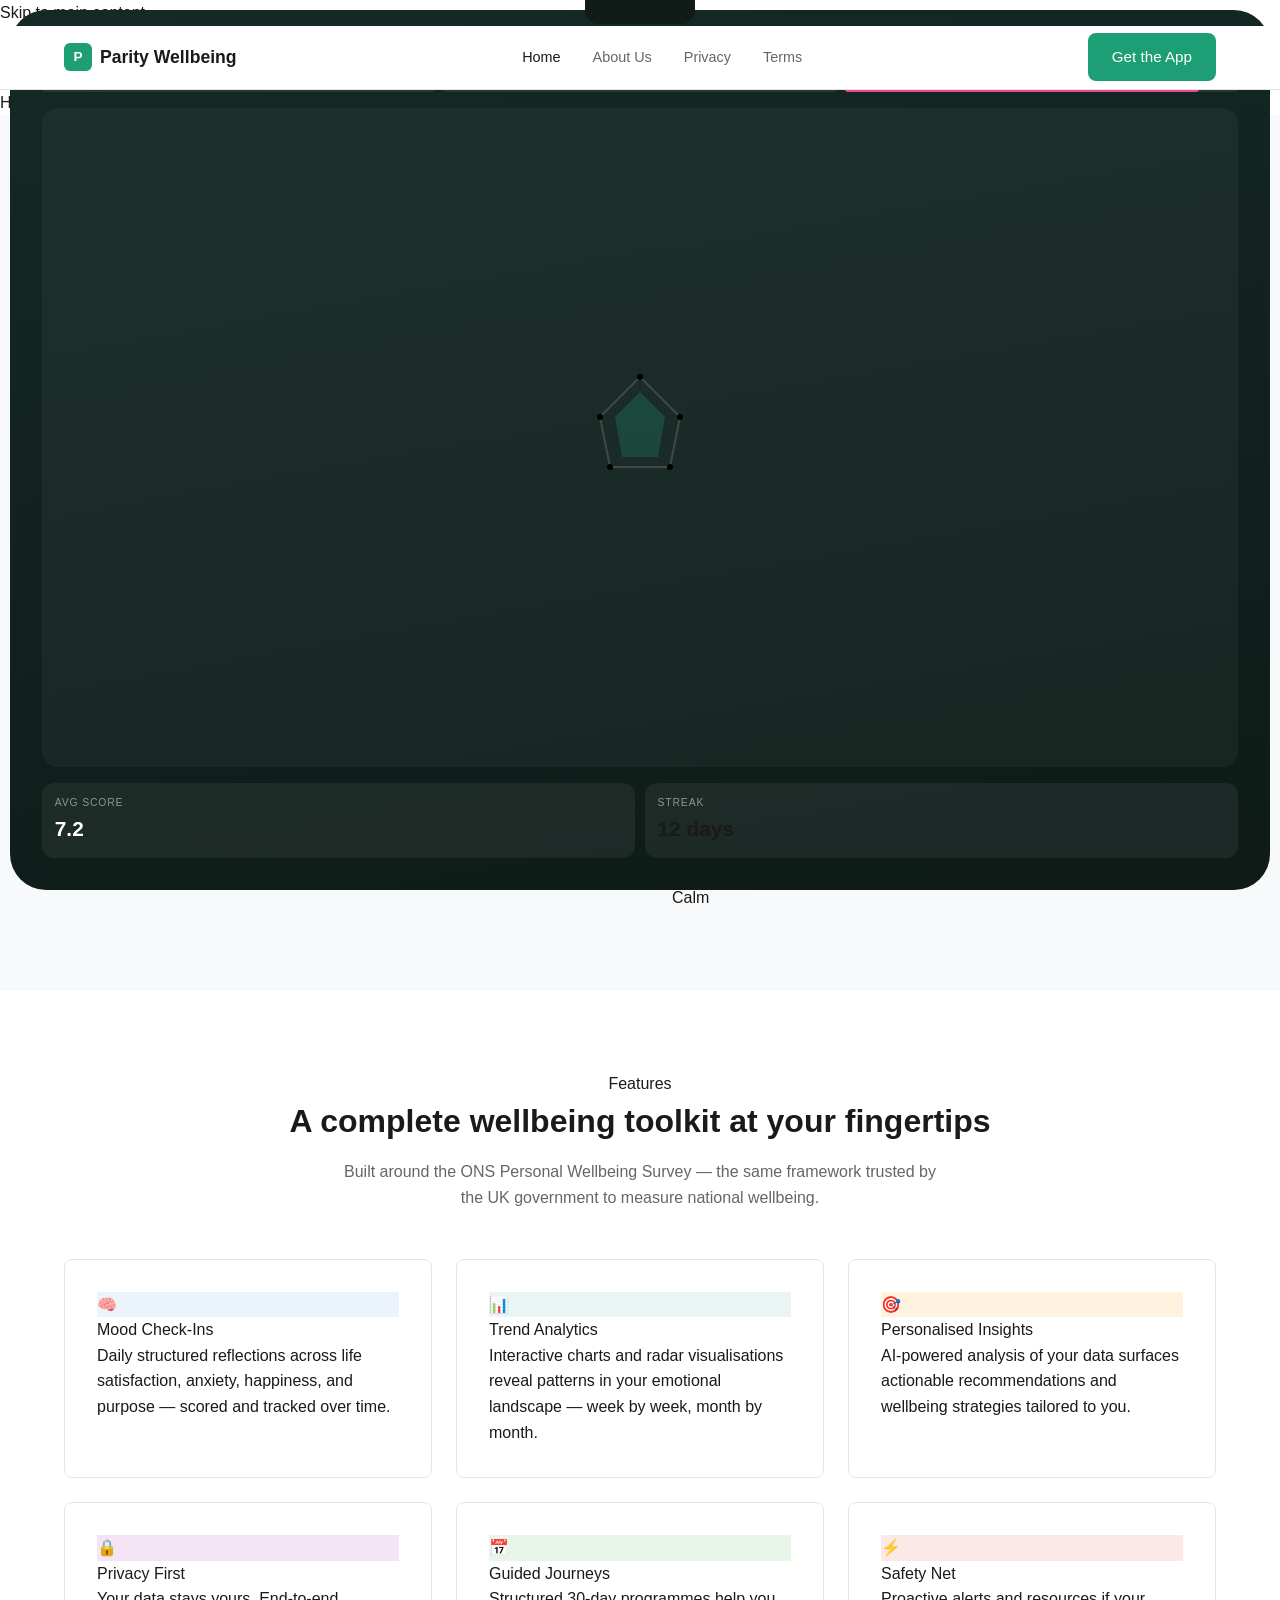
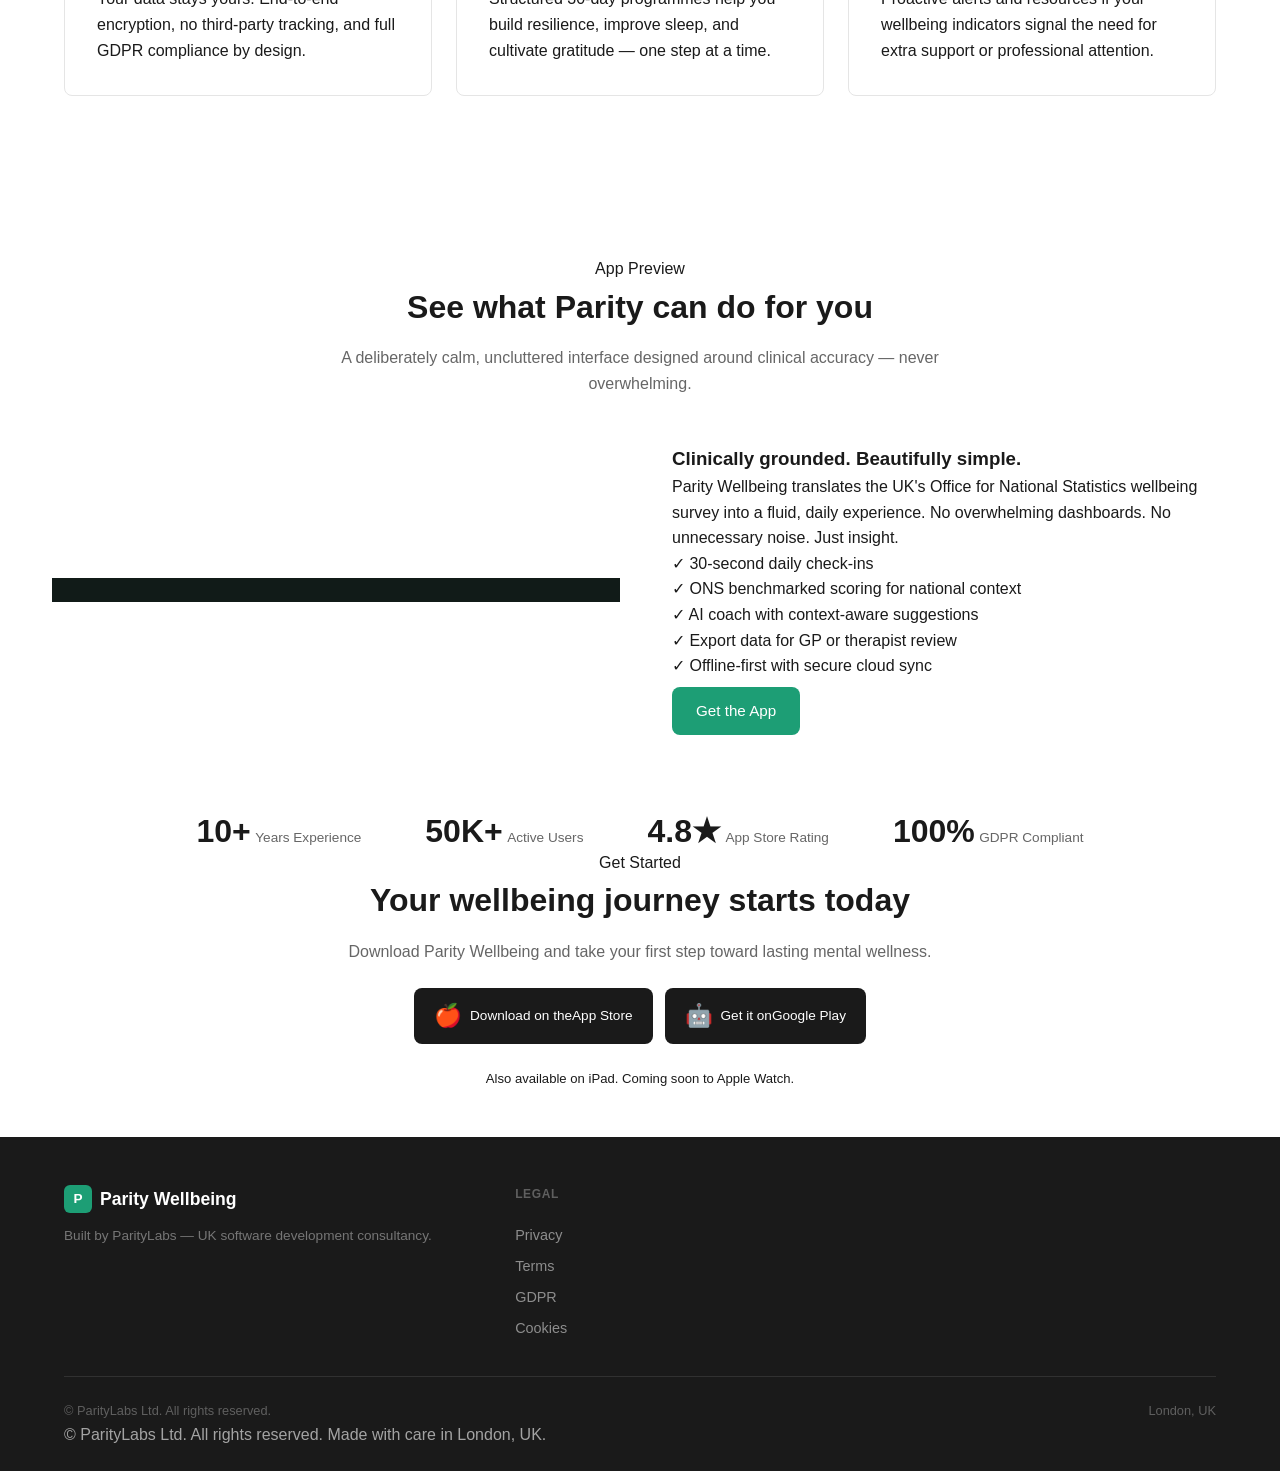
==== commit 2bbc1eae: "Remove support and contact pages, clean up nav and footer across all pages" ====
--- a/index.html
+++ b/index.html
@@ -23,8 +23,6 @@
       <div class="nav-links">
         <a href="index.html" class="active" aria-current="page">Home</a>
         <a href="about.html">About Us</a>
-        <a href="support.html">Support</a>
-        <a href="contact.html">Contact</a>
         <a href="privacy.html">Privacy</a>
         <a href="terms.html">Terms</a>
       </div>
@@ -39,8 +37,6 @@
   <div id="mobile-nav" class="mobile-nav" role="dialog" aria-label="Mobile navigation" aria-hidden="true">
     <a href="index.html" aria-current="page">Home</a>
     <a href="about.html">About Us</a>
-    <a href="support.html">Support</a>
-    <a href="contact.html">Contact</a>
     <a href="privacy.html">Privacy</a>
     <a href="terms.html">Terms</a>
     <a href="gdpr.html">GDPR</a>
@@ -247,36 +243,22 @@
       <div class="footer-grid">
         <div class="footer-brand">
           <a href="index.html" class="logo" aria-label="Parity Wellbeing Home"><div class="logo-mark">P</div><span>Parity Wellbeing</span></a>
-          <p>Built by ParityLabs — a UK-based software development and IT consultancy with over a decade of experience delivering world-class digital products.</p>
-        </div>
-        <div class="footer-col">
-          <h5>Product</h5>
-          <ul>
-            <li><a href="index.html#features">Features</a></li>
-            <li><a href="#download">Download</a></li>
-            <li><a href="support.html">Support</a></li>
-            <li><a href="contact.html">Contact</a></li>
-          </ul>
-        </div>
-        <div class="footer-col">
-          <h5>Company</h5>
-          <ul>
-            <li><a href="about.html">About Us</a></li>
-            <li><a href="https://paritylabs.uk" target="_blank">ParityLabs</a></li>
-            <li><a href="contact.html">Contact Us</a></li>
-          </ul>
+          <p>Built by ParityLabs — UK software development consultancy.</p>
         </div>
         <div class="footer-col">
           <h5>Legal</h5>
           <ul>
-            <li><a href="privacy.html">Privacy Policy</a></li>
+            <li><a href="privacy.html">Privacy</a></li>
+            <li><a href="terms.html">Terms</a></li>
             <li><a href="gdpr.html">GDPR</a></li>
-            <li><a href="terms.html">Terms of Service</a></li>
-            <li><a href="cookies.html">Cookie Policy</a></li>
+            <li><a href="cookies.html">Cookies</a></li>
           </ul>
         </div>
       </div>
       <div class="footer-bottom">
+        <span>© ParityLabs Ltd. All rights reserved.</span>
+        <span>London, UK</span>
+      </div>
         <span>© ParityLabs Ltd. All rights reserved.</span>
         <span>Made with care in London, UK.</span>
       </div>
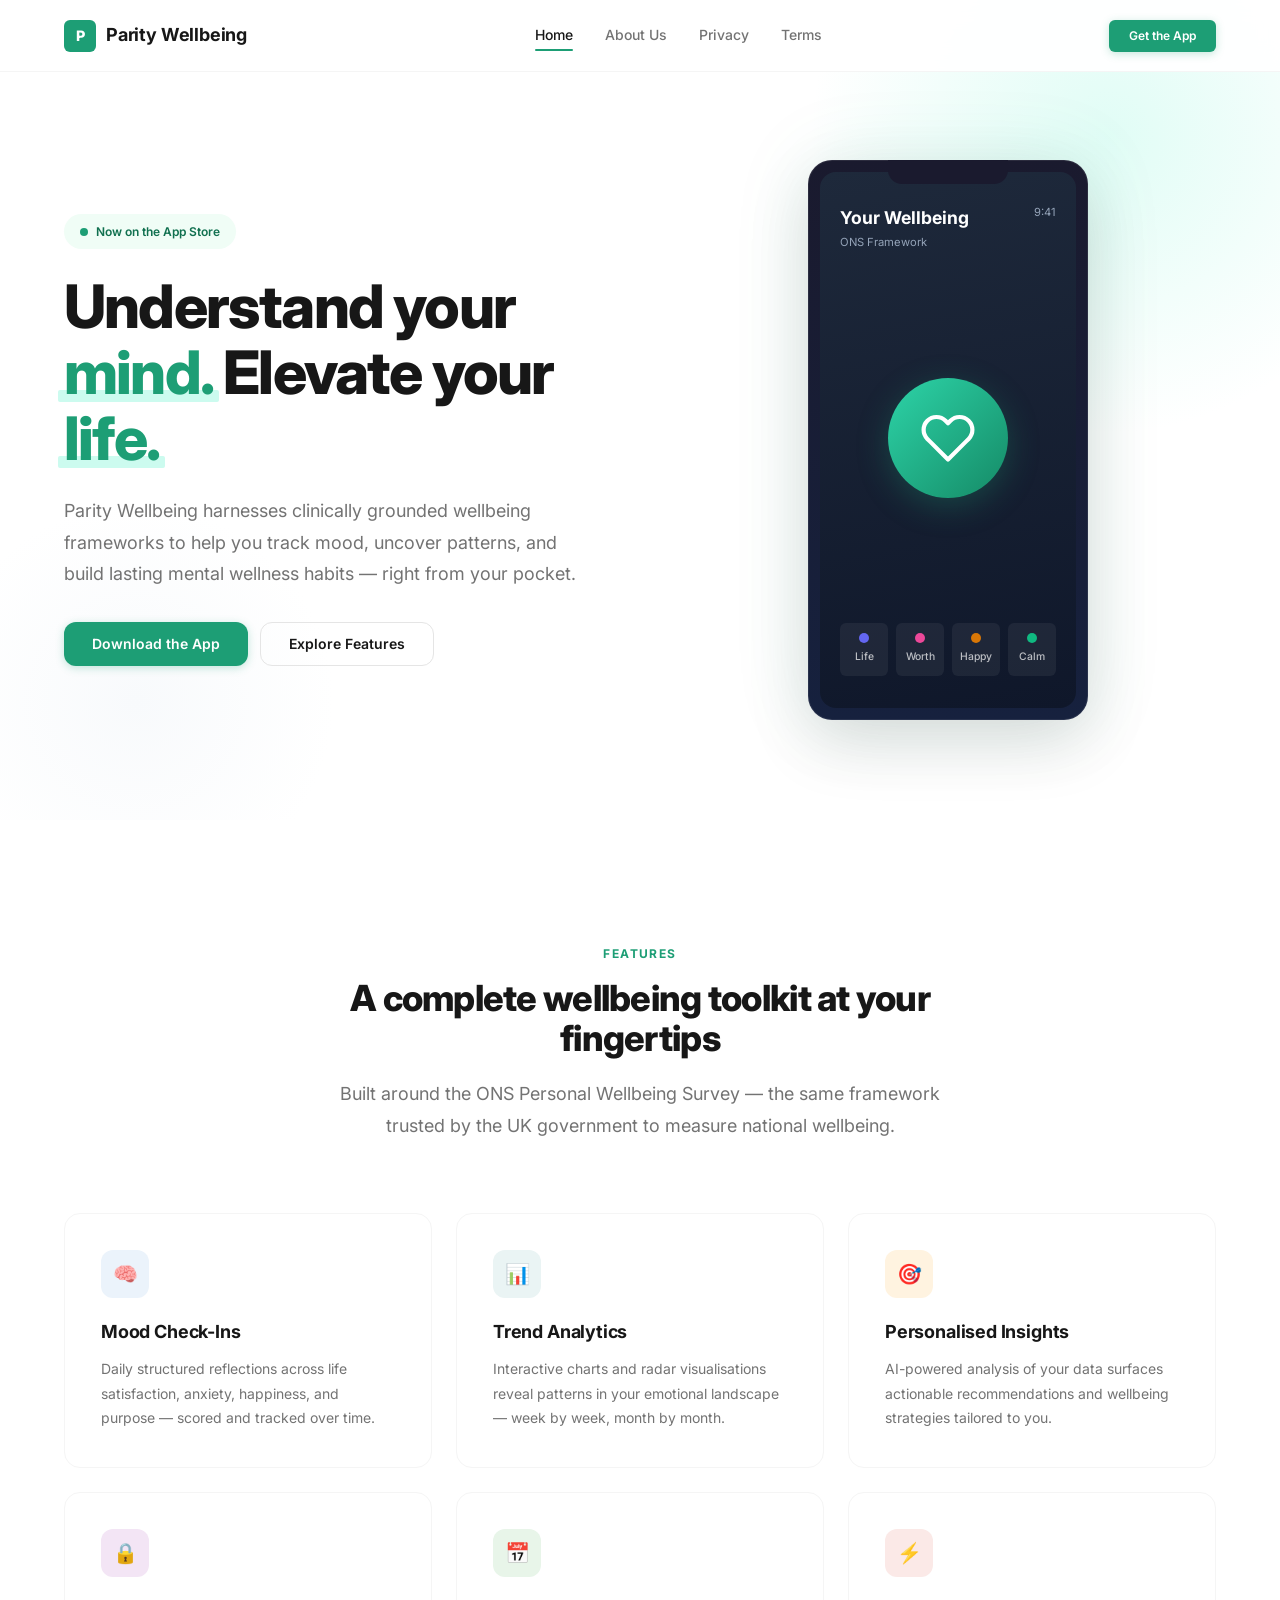
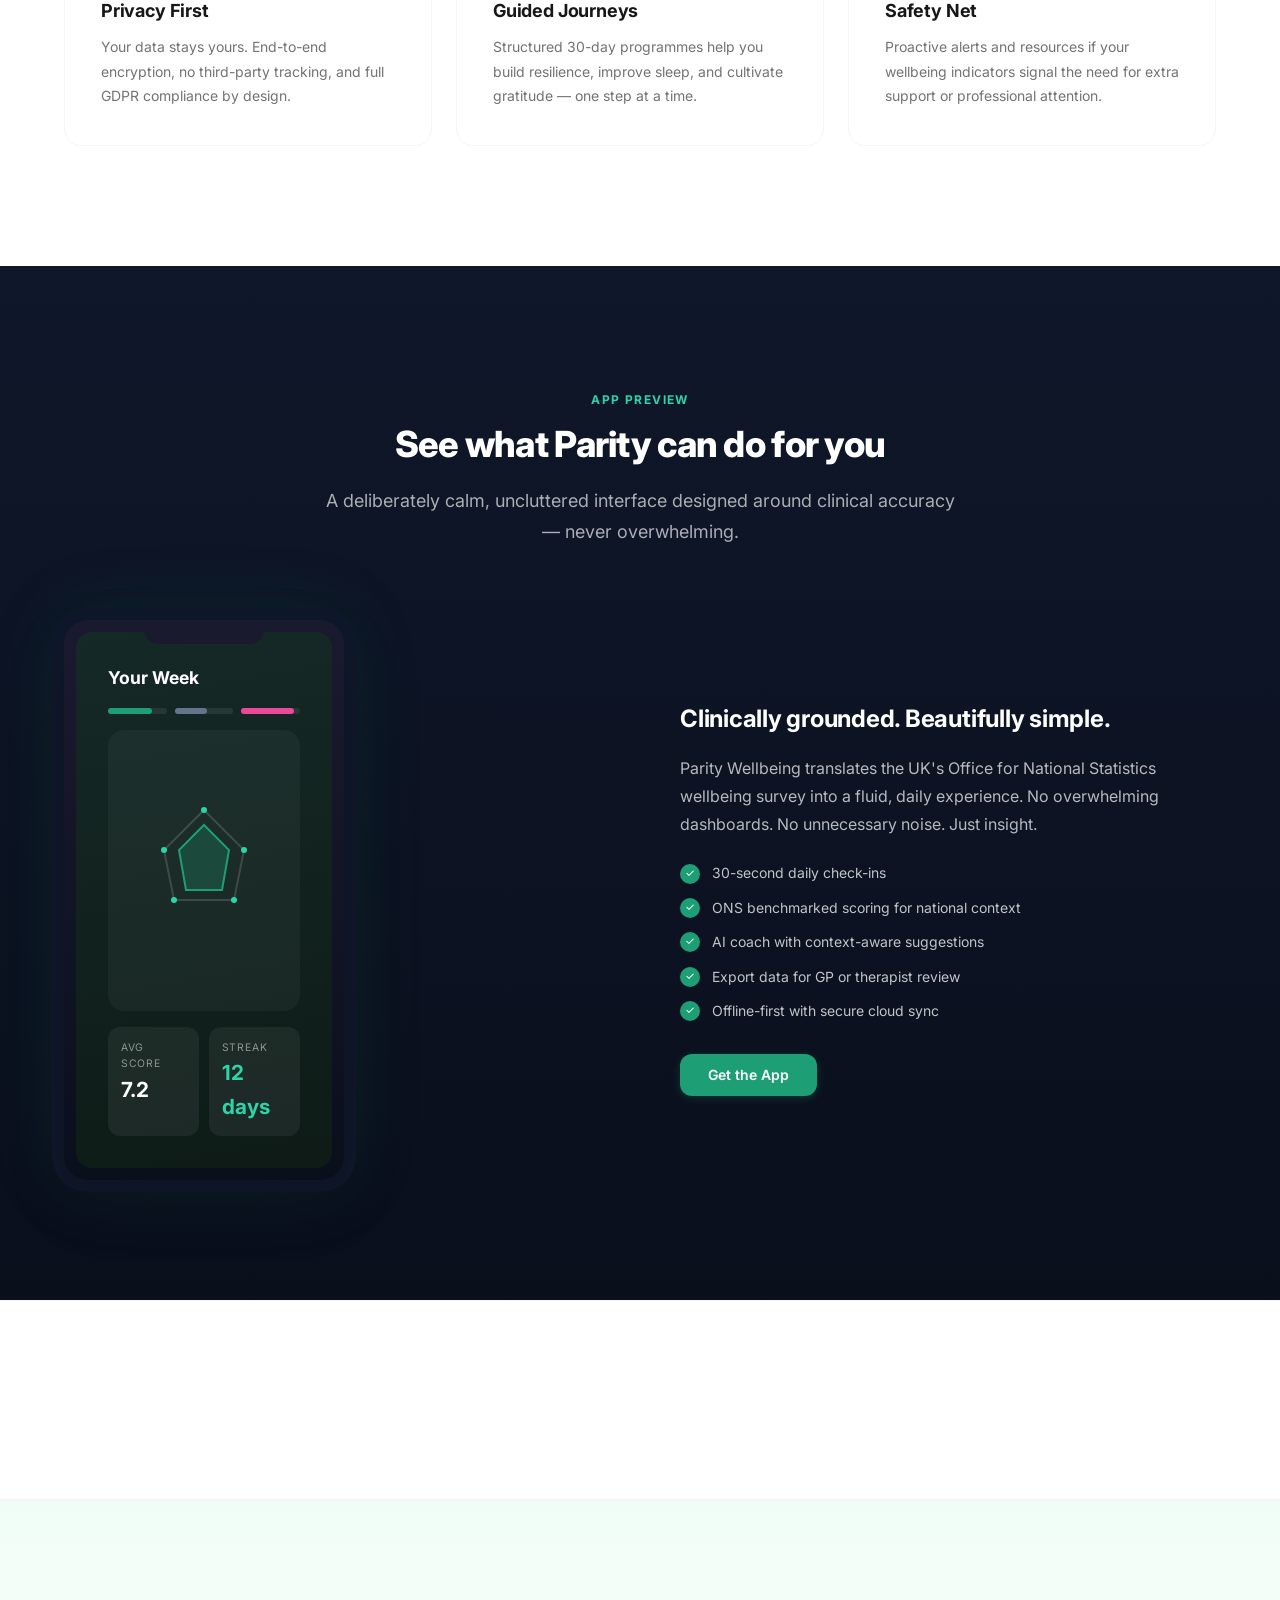
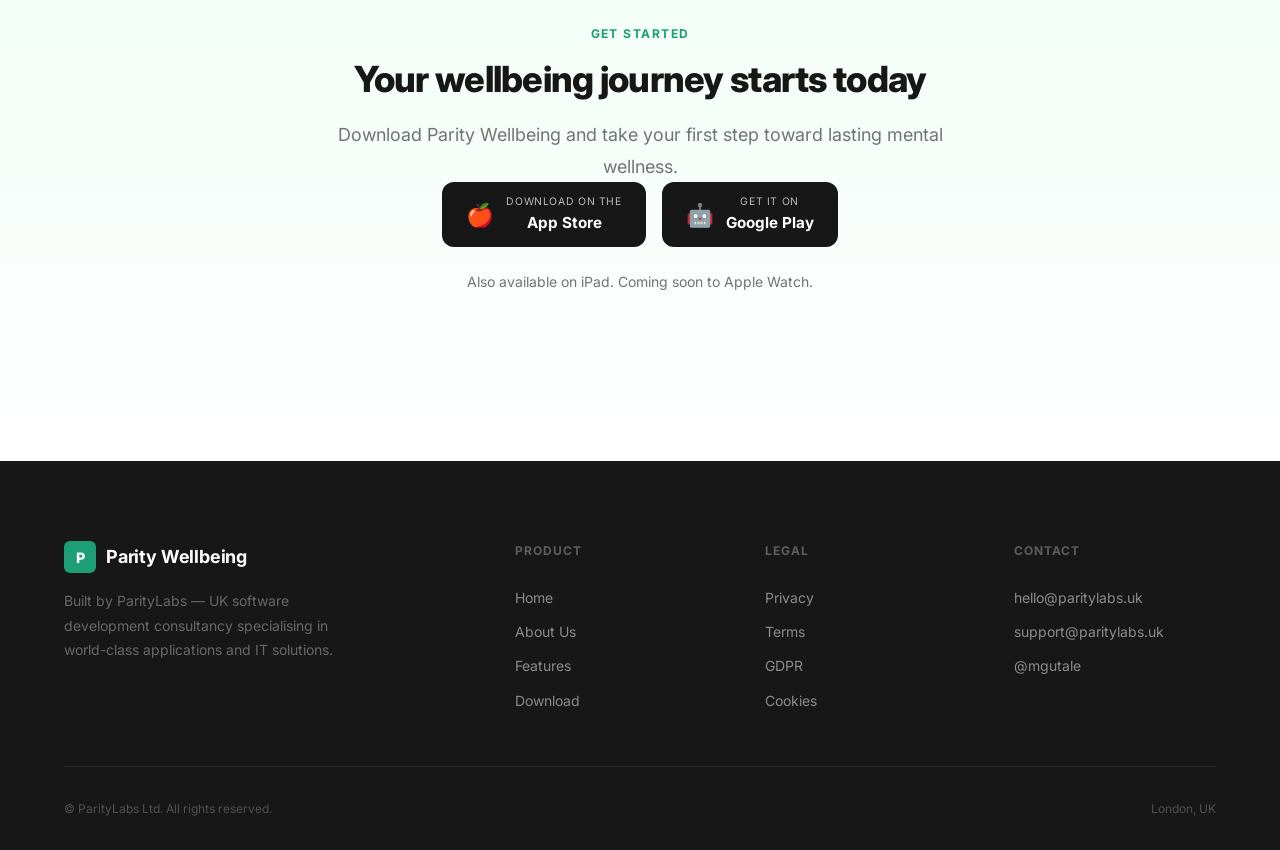
==== commit 48f69062: "Redesign: premium layout across all pages, merge GDPR into Privacy" ====
--- a/index.html
+++ b/index.html
@@ -5,7 +5,10 @@
   <meta name="viewport" content="width=device-width, initial-scale=1.0">
   <title>Parity Wellbeing — Your Personal Wellbeing Coach</title>
   <meta name="description" content="Parity Wellbeing tracks your mental health and wellbeing based on the ONS Personal Wellbeing Survey framework. Mood tracking, AI-powered insights, guided reflections.">
-  <link rel="stylesheet" href="site.css?v=1780219974">
+  <link rel="preconnect" href="https://fonts.googleapis.com">
+  <link rel="preconnect" href="https://fonts.gstatic.com" crossorigin>
+  <link href="https://fonts.googleapis.com/css2?family=Inter:wght@400;500;600;700;800&display=swap" rel="stylesheet">
+  <link rel="stylesheet" href="site.css?v=1780220000">
 </head>
 <body>
   <script>document.documentElement.classList.add('js');</script>
@@ -47,7 +50,10 @@
   <section class="hero" id="main-content">
     <div class="container">
       <div class="hero-content">
-        <div class="hero-badge" role="status"><span class="dot" aria-hidden="true"></span> Now on the App Store</div>
+        <div class="hero-badge" role="status">
+          <span class="dot" aria-hidden="true"></span>
+          Now on the App Store
+        </div>
         <h1>Understand your <span>mind.</span> Elevate your <span>life.</span></h1>
         <p class="subtitle">
           Parity Wellbeing harnesses clinically grounded wellbeing frameworks to help you track mood, uncover patterns, and build lasting mental wellness habits — right from your pocket.
@@ -66,7 +72,7 @@
                 <div class="screen-title">Your Wellbeing</div>
                 <div class="screen-sub">ONS Framework</div>
               </div>
-              <div style="font-size:0.7rem; color:var(--ink-500);">9:41</div>
+              <div style="font-size:0.7rem; color:var(--twilight-400);">9:41</div>
             </div>
             <div class="illustration-hero">
               <div class="hero-circle">
@@ -76,10 +82,22 @@
               </div>
             </div>
             <div class="widget-row">
-              <div class="w-card"><span class="w-d" style="background:#6366F1" aria-hidden="true"></span><span class="w-l">Life</span></div>
-              <div class="w-card"><span class="w-d" style="background:#EC4899" aria-hidden="true"></span><span class="w-l">Worth</span></div>
-              <div class="w-card"><span class="w-d" style="background:#D97706" aria-hidden="true"></span><span class="w-l">Happy</span></div>
-              <div class="w-card"><span class="w-d" style="background:#10B981" aria-hidden="true"></span><span class="w-l">Calm</span></div>
+              <div class="w-card">
+                <span class="w-d" style="background:#6366F1" aria-hidden="true"></span>
+                <span class="w-l">Life</span>
+              </div>
+              <div class="w-card">
+                <span class="w-d" style="background:#EC4899" aria-hidden="true"></span>
+                <span class="w-l">Worth</span>
+              </div>
+              <div class="w-card">
+                <span class="w-d" style="background:#D97706" aria-hidden="true"></span>
+                <span class="w-l">Happy</span>
+              </div>
+              <div class="w-card">
+                <span class="w-d" style="background:#10B981" aria-hidden="true"></span>
+                <span class="w-l">Calm</span>
+              </div>
             </div>
           </div>
         </div>
@@ -111,17 +129,17 @@
           <div class="f-title">Personalised Insights</div>
           <div class="f-desc">AI-powered analysis of your data surfaces actionable recommendations and wellbeing strategies tailored to you.</div>
         </div>
-        <div class="feature-card reveal reveal-delay-4">
+        <div class="feature-card reveal reveal-delay-1">
           <div class="f-icon" style="background:#F3E5F5; color:#7C3AED;">🔒</div>
           <div class="f-title">Privacy First</div>
           <div class="f-desc">Your data stays yours. End-to-end encryption, no third-party tracking, and full GDPR compliance by design.</div>
         </div>
-        <div class="feature-card reveal reveal-delay-1">
+        <div class="feature-card reveal reveal-delay-2">
           <div class="f-icon" style="background:#E8F5E9; color:#1D9E75;">📅</div>
           <div class="f-title">Guided Journeys</div>
           <div class="f-desc">Structured 30-day programmes help you build resilience, improve sleep, and cultivate gratitude — one step at a time.</div>
         </div>
-        <div class="feature-card reveal reveal-delay-2">
+        <div class="feature-card reveal reveal-delay-3">
           <div class="f-icon" style="background:#FBE9E7; color:#C53030;">⚡</div>
           <div class="f-title">Safety Net</div>
           <div class="f-desc">Proactive alerts and resources if your wellbeing indicators signal the need for extra support or professional attention.</div>
@@ -131,7 +149,7 @@
   </section>
 
   <!-- App Showcase -->
-  <section class="app-showcase section" aria-label="App Preview">
+  <section class="app-showcase section section-alt" aria-label="App Preview">
     <div class="container">
       <div class="section-header">
         <div class="section-overline reveal">App Preview</div>
@@ -140,14 +158,20 @@
       </div>
       <div class="showcase-grid">
         <div class="showcase-visual reveal">
-          <div class="phone-frame" style="background:linear-gradient(180deg,#111b18,#0a1110); box-shadow:0 0 0 12px #111b18,0 32px 64px rgba(0,0,0,0.40),0 0 80px rgba(29,158,117,0.15);">
-            <div style="position:absolute;top:0;left:50%;transform:translateX(-50%);width:110px;height:24px;background:#111b18;border-bottom-left-radius:14px;border-bottom-right-radius:14px;z-index:3;"></div>
-            <div class="phone-screen" style="position:absolute;inset:10px;border-radius:36px;overflow:hidden; display:flex;flex-direction:column;padding:2rem;gap:1rem;background:linear-gradient(170deg,#152926,#0e1b17);">
+          <div class="phone-frame">
+            <div class="phone-notch"></div>
+            <div class="phone-screen" style="background:linear-gradient(170deg,#152926,#0e1b17); padding:2rem; gap:1rem;">
               <div style="font-family:var(--font-display);font-weight:700;font-size:1.1rem;color:#fff;">Your Week</div>
               <div style="display:flex;gap:0.5rem;">
-                <div style="flex:1;height:6px;background:rgba(255,255,255,0.08);border-radius:3px;"><div style="width:75%;height:100%;background:var(--teal-500);border-radius:3px;"></div></div>
-                <div style="flex:1;height:6px;background:rgba(255,255,255,0.08);border-radius:3px;"><div style="width:55%;height:100%;background:var(--twilight-500);border-radius:3px;"></div></div>
-                <div style="flex:1;height:6px;background:rgba(255,255,255,0.08);border-radius:3px;"><div style="width:90%;height:100%;background:#EC4899;border-radius:3px;"></div></div>
+                <div style="flex:1;height:6px;background:rgba(255,255,255,0.08);border-radius:3px;">
+                  <div style="width:75%;height:100%;background:var(--teal-500);border-radius:3px;"></div>
+                </div>
+                <div style="flex:1;height:6px;background:rgba(255,255,255,0.08);border-radius:3px;">
+                  <div style="width:55%;height:100%;background:var(--twilight-500);border-radius:3px;"></div>
+                </div>
+                <div style="flex:1;height:6px;background:rgba(255,255,255,0.08);border-radius:3px;">
+                  <div style="width:90%;height:100%;background:#EC4899;border-radius:3px;"></div>
+                </div>
               </div>
               <div style="flex:1;background:rgba(255,255,255,0.04);border-radius:16px;display:flex;align-items:center;justify-content:center;">
                 <svg width="140" height="140" viewBox="0 0 140 140">
@@ -183,7 +207,7 @@
             <li><span class="check">✓</span> Export data for GP or therapist review</li>
             <li><span class="check">✓</span> Offline-first with secure cloud sync</li>
           </ul>
-          <a href="#download" class="btn btn-primary" style="margin-top:0.5rem;">Get the App</a>
+          <a href="#download" class="btn btn-primary">Get the App</a>
         </div>
       </div>
     </div>
@@ -223,14 +247,20 @@
         <div class="store-badges reveal reveal-delay-1">
           <a href="#" class="store-badge">
             <span style="font-size:1.4rem;">🍎</span>
-            <span><span class="small">Download on the</span><span class="big">App Store</span></span>
+            <span>
+              <span class="small">Download on the</span>
+              <span class="big">App Store</span>
+            </span>
           </a>
           <a href="#" class="store-badge">
             <span style="font-size:1.4rem;">🤖</span>
-            <span><span class="small">Get it on</span><span class="big">Google Play</span></span>
+            <span>
+              <span class="small">Get it on</span>
+              <span class="big">Google Play</span>
+            </span>
           </a>
         </div>
-        <p style="font-size:0.82rem; color:var(--ink-400); margin-top:1.5rem;" class="reveal">
+        <p class="download-note reveal">
           Also available on iPad. Coming soon to Apple Watch.
         </p>
       </div>
@@ -242,8 +272,20 @@
     <div class="container">
       <div class="footer-grid">
         <div class="footer-brand">
-          <a href="index.html" class="logo" aria-label="Parity Wellbeing Home"><div class="logo-mark">P</div><span>Parity Wellbeing</span></a>
-          <p>Built by ParityLabs — UK software development consultancy.</p>
+          <a href="index.html" class="logo" aria-label="Parity Wellbeing Home">
+            <div class="logo-mark">P</div>
+            <span>Parity Wellbeing</span>
+          </a>
+          <p>Built by ParityLabs — UK software development consultancy specialising in world-class applications and IT solutions.</p>
+        </div>
+        <div class="footer-col">
+          <h5>Product</h5>
+          <ul>
+            <li><a href="index.html">Home</a></li>
+            <li><a href="about.html">About Us</a></li>
+            <li><a href="index.html#features">Features</a></li>
+            <li><a href="index.html#download">Download</a></li>
+          </ul>
         </div>
         <div class="footer-col">
           <h5>Legal</h5>
@@ -254,39 +296,22 @@
             <li><a href="cookies.html">Cookies</a></li>
           </ul>
         </div>
+        <div class="footer-col">
+          <h5>Contact</h5>
+          <ul>
+            <li><a href="mailto:hello@paritylabs.uk">hello@paritylabs.uk</a></li>
+            <li><a href="mailto:support@paritylabs.uk">support@paritylabs.uk</a></li>
+            <li><a href="https://x.com/mgutale">@mgutale</a></li>
+          </ul>
+        </div>
       </div>
       <div class="footer-bottom">
         <span>© ParityLabs Ltd. All rights reserved.</span>
         <span>London, UK</span>
       </div>
-        <span>© ParityLabs Ltd. All rights reserved.</span>
-        <span>Made with care in London, UK.</span>
-      </div>
     </div>
   </footer>
 
-  <script>
-    // Scroll reveal via IntersectionObserver
-    const observer = new IntersectionObserver((entries) => {
-      entries.forEach(e => { if (e.isIntersecting) { e.target.classList.add('visible'); observer.unobserve(e.target); } });
-    }, { threshold: 0.12, rootMargin: '0px 0px -40px 0px' });
-    document.querySelectorAll('.reveal').forEach(el => {
-      observer.observe(el);
-      // Fallback: show content immediately (animation still plays)
-      requestAnimationFrame(() => el.classList.add('visible'));
-    });
-
-    // Navbar shadow on scroll
-    const nav = document.querySelector('.navbar');
-    let scrollTimeout;
-    window.addEventListener('scroll', () => {
-      if (scrollTimeout) return;
-      scrollTimeout = requestAnimationFrame(() => {
-        nav.style.boxShadow = window.scrollY > 20 ? '0 4px 20px rgba(0,0,0,0.06)' : 'none';
-        scrollTimeout = null;
-      });
-    }, { passive: true });
-  </script>
   <script src="main.js"></script>
 </body>
 </html>
--- a/site.css
+++ b/site.css
@@ -1,164 +1,183 @@
-/* ─── Parity Wellbeing — Clean Professional Design ─── */
-
+/* ═══════════════════════════════════════════════════════════════
+   Parity Wellbeing — Premium Redesign
+   Clean, magazine-quality layout with modern spacing,
+   refined typography, and cohesive color harmony.
+   ═══════════════════════════════════════════════════════════════ */
+
+/* ─── Design Tokens ─── */
 :root {
-  --brand: #1D9E75;
-  --brand-dark: #0A5C47;
-  --text: #1A1A1A;
-  --text-light: #666;
-  --text-lighter: #888;
-  --bg: #ffffff;
-  --bg-alt: #f8f9fa;
-  --border: #e5e5e5;
-  --radius: 8px;
-  --max-w: 1200px;
-}
-
-*, *::before, *::after { box-sizing: border-box; margin: 0; padding: 0; }
+  /* Brand Palette */
+  --teal-50:  #F0FDF6;
+  --teal-100: #CCFBEF;
+  --teal-200: #99F6DD;
+  --teal-300: #5EE9C8;
+  --teal-400: #2DD4A8;
+  --teal-500: #1D9E75;
+  --teal-600: #158a66;
+  --teal-700: #10704F;
+  --teal-800: #0A5C47;
+  --teal-900: #064C3A;
+
+  /* Twilight / Slate Accent */
+  --twilight-50:  #F8FAFC;
+  --twilight-100: #F1F5F9;
+  --twilight-200: #E2E8F0;
+  --twilight-300: #CBD5E1;
+  --twilight-400: #94A3B8;
+  --twilight-500: #64748B;
+  --twilight-600: #475569;
+  --twilight-700: #334155;
+  --twilight-800: #1E293B;
+  --twilight-900: #0F172A;
+
+  /* Ink / Neutral */
+  --ink-50:  #FAFAFA;
+  --ink-100: #F5F5F5;
+  --ink-200: #E5E5E5;
+  --ink-300: #D4D4D4;
+  --ink-400: #A3A3A3;
+  --ink-500: #737373;
+  --ink-600: #525252;
+  --ink-700: #404040;
+  --ink-800: #262626;
+  --ink-900: #171717;
+
+  /* Semantic */
+  --brand:       var(--teal-500);
+  --brand-light: var(--teal-50);
+  --brand-dark:  var(--teal-700);
+  --text:        var(--ink-900);
+  --text-light:  var(--ink-500);
+  --text-muted:  var(--ink-400);
+  --bg:          #ffffff;
+  --bg-soft:     var(--twilight-50);
+  --bg-warm:     #faf9f7;
+  --border:      var(--ink-200);
+  --border-light:var(--ink-100);
+  --shadow-sm:   0 1px 2px rgba(0,0,0,0.04);
+  --shadow-md:   0 4px 12px rgba(0,0,0,0.06);
+  --shadow-lg:   0 12px 40px rgba(0,0,0,0.08);
+  --shadow-xl:   0 24px 64px rgba(0,0,0,0.12);
+
+  /* Typography */
+  --font-display: 'Inter', -apple-system, BlinkMacSystemFont, 'Segoe UI', Roboto, sans-serif;
+  --font-body:    'Inter', -apple-system, BlinkMacSystemFont, 'Segoe UI', Roboto, sans-serif;
+  --text-xs:      0.75rem;
+  --text-sm:      0.875rem;
+  --text-base:    1rem;
+  --text-lg:      1.125rem;
+  --text-xl:      1.25rem;
+  --text-2xl:     1.5rem;
+  --text-3xl:     1.875rem;
+  --text-4xl:     2.25rem;
+  --text-5xl:     3rem;
+  --text-6xl:     3.75rem;
+  --leading-tight: 1.1;
+  --leading-snug:  1.3;
+  --leading-normal:1.6;
+  --leading-relaxed:1.75;
+  --max-w:        1200px;
+  --radius-sm:    6px;
+  --radius-md:    12px;
+  --radius-lg:    16px;
+  --radius-xl:    24px;
+  --radius-full:  9999px;
+
+  /* Transitions */
+  --transition-fast:   150ms ease;
+  --transition-normal: 250ms cubic-bezier(0.4, 0, 0.2, 1);
+  --transition-slow:   400ms cubic-bezier(0.4, 0, 0.2, 1);
+}
+
+/* ─── Reset & Base ─── */
+*, *::before, *::after {
+  margin: 0;
+  padding: 0;
+  box-sizing: border-box;
+}
+
+html {
+  scroll-behavior: smooth;
+  -webkit-font-smoothing: antialiased;
+  -moz-osx-font-smoothing: grayscale;
+}
 
 body {
-  font-family: -apple-system, BlinkMacSystemFont, 'Segoe UI', Roboto, sans-serif;
+  font-family: var(--font-body);
+  font-size: var(--text-base);
+  line-height: var(--leading-normal);
   color: var(--text);
-  line-height: 1.6;
   background: var(--bg);
-  -webkit-font-smoothing: antialiased;
-}
-
-img, svg { max-width: 100%; height: auto; display: block; }
-a { text-decoration: none; color: inherit; }
+}
+
+img, svg {
+  max-width: 100%;
+  height: auto;
+  display: block;
+}
+
+a {
+  color: inherit;
+  text-decoration: none;
+  transition: color var(--transition-fast);
+}
+
 ul { list-style: none; }
 
+/* ─── Layout ─── */
 .container {
+  width: 100%;
   max-width: var(--max-w);
   margin: 0 auto;
   padding: 0 24px;
 }
 
-/* ── Navbar ── */
-.navbar {
-  height: 64px;
-  border-bottom: 1px solid var(--border);
-  background: var(--bg);
-  position: sticky;
+/* ─── Skip Link ─── */
+.skip-link {
+  position: absolute;
+  top: -100%;
+  left: 50%;
+  transform: translateX(-50%);
+  z-index: 9999;
+  padding: 12px 24px;
+  background: var(--brand);
+  color: #fff;
+  font-weight: 600;
+  font-size: var(--text-sm);
+  border-radius: 0 0 var(--radius-md) var(--radius-md);
+  transition: top var(--transition-fast);
+}
+.skip-link:focus {
   top: 0;
-  z-index: 100;
-}
-
-.navbar .container {
-  display: flex;
-  align-items: center;
-  justify-content: space-between;
-  height: 100%;
-}
-
-.logo {
-  display: flex;
-  align-items: center;
-  gap: 8px;
-  font-weight: 600;
-  font-size: 1.1rem;
-}
-
-.logo-mark {
-  width: 28px;
-  height: 28px;
-  background: var(--brand);
-  color: white;
-  border-radius: 6px;
-  display: flex;
-  align-items: center;
-  justify-content: center;
-  font-size: 0.85rem;
-  font-weight: 700;
-}
-
-.nav-links {
-  display: flex;
-  gap: 32px;
-}
-
-.nav-links a {
-  font-size: 0.9rem;
-  color: var(--text-light);
-  transition: color 0.2s;
-}
-
-.nav-links a:hover,
-.nav-links a.active {
-  color: var(--text);
-}
-
-.nav-cta {
-  background: var(--text);
-  color: white;
-  padding: 8px 16px;
-  border-radius: var(--radius);
-  font-size: 0.85rem;
-  font-weight: 500;
-}
-
-.nav-cta:hover {
-  background: var(--brand);
-}
-
-.menu-toggle { display: none; }
-
-/* ── Hero ── */
-.hero {
-  padding: 80px 0;
-  background: var(--bg-alt);
-}
-
-.hero .container {
-  display: grid;
-  grid-template-columns: 1fr 1fr;
-  gap: 64px;
-  align-items: center;
-}
-
-.hero h1 {
-  font-size: clamp(2rem, 4vw, 3rem);
-  font-weight: 700;
-  line-height: 1.2;
-  margin-bottom: 20px;
-  letter-spacing: -0.02em;
-}
-
-.hero h1 span {
-  color: var(--brand);
-}
-
-.hero p {
-  font-size: 1.1rem;
-  color: var(--text-light);
-  margin-bottom: 32px;
-  line-height: 1.6;
-}
-
-.hero-actions {
-  display: flex;
-  gap: 12px;
-}
-
+  outline: none;
+}
+
+/* ─── Buttons ─── */
 .btn {
   display: inline-flex;
   align-items: center;
   justify-content: center;
-  padding: 12px 24px;
-  border-radius: var(--radius);
-  font-size: 0.95rem;
-  font-weight: 500;
-  transition: all 0.2s;
+  gap: 8px;
+  padding: 14px 28px;
+  font: inherit;
+  font-size: var(--text-sm);
+  font-weight: 600;
+  line-height: 1;
   border: none;
+  border-radius: var(--radius-md);
   cursor: pointer;
-}
+  transition: transform var(--transition-fast), box-shadow var(--transition-fast), background-color var(--transition-fast);
+}
+.btn:active { transform: scale(0.97); }
 
 .btn-primary {
   background: var(--brand);
-  color: white;
-}
-
+  color: #fff;
+  box-shadow: 0 2px 8px rgba(29,158,117,0.25);
+}
 .btn-primary:hover {
-  background: var(--brand-dark);
+  background: var(--teal-600);
+  box-shadow: 0 4px 16px rgba(29,158,117,0.35);
 }
 
 .btn-secondary {
@@ -166,34 +185,396 @@
   color: var(--text);
   border: 1px solid var(--border);
 }
-
 .btn-secondary:hover {
-  background: var(--bg-alt);
-}
-
-/* ── Features ── */
+  background: var(--bg-soft);
+  border-color: var(--ink-300);
+}
+
+.btn-ghost {
+  background: transparent;
+  color: var(--text-light);
+}
+.btn-ghost:hover { color: var(--text); }
+
+/* ─── Navbar ─── */
+.navbar {
+  height: 72px;
+  background: rgba(255,255,255,0.92);
+  backdrop-filter: blur(12px);
+  -webkit-backdrop-filter: blur(12px);
+  border-bottom: 1px solid var(--border-light);
+  position: fixed;
+  top: 0;
+  left: 0;
+  right: 0;
+  z-index: 100;
+  transition: box-shadow var(--transition-normal);
+}
+.navbar.scrolled {
+  box-shadow: var(--shadow-md);
+  border-bottom-color: transparent;
+}
+
+.navbar .container {
+  display: flex;
+  align-items: center;
+  justify-content: space-between;
+  height: 100%;
+}
+
+.logo {
+  display: flex;
+  align-items: center;
+  gap: 10px;
+  font-weight: 700;
+  font-size: 1.125rem;
+  letter-spacing: -0.01em;
+}
+.logo-mark {
+  width: 32px;
+  height: 32px;
+  background: var(--brand);
+  color: #fff;
+  border-radius: var(--radius-sm);
+  display: flex;
+  align-items: center;
+  justify-content: center;
+  font-size: 0.9rem;
+  font-weight: 800;
+}
+
+.nav-links {
+  display: flex;
+  align-items: center;
+  gap: 32px;
+}
+.nav-links a {
+  position: relative;
+  font-size: var(--text-sm);
+  font-weight: 500;
+  color: var(--text-light);
+  transition: color var(--transition-fast);
+}
+.nav-links a::after {
+  content: '';
+  position: absolute;
+  bottom: -4px;
+  left: 0;
+  width: 0;
+  height: 2px;
+  background: var(--brand);
+  border-radius: 1px;
+  transition: width var(--transition-normal);
+}
+.nav-links a:hover,
+.nav-links a.active {
+  color: var(--text);
+}
+.nav-links a:hover::after,
+.nav-links a.active::after {
+  width: 100%;
+}
+
+.nav-cta {
+  padding: 10px 20px;
+  font-size: var(--text-xs);
+  border-radius: var(--radius-sm);
+}
+
+.menu-toggle {
+  display: none;
+  width: 40px;
+  height: 40px;
+  align-items: center;
+  justify-content: center;
+  background: none;
+  border: none;
+  cursor: pointer;
+  font-size: 1.25rem;
+  color: var(--text);
+}
+
+/* ─── Mobile Nav ─── */
+.mobile-nav {
+  position: fixed;
+  inset: 72px 0 0;
+  background: rgba(255,255,255,0.98);
+  backdrop-filter: blur(16px);
+  padding: 24px;
+  display: flex;
+  flex-direction: column;
+  gap: 4px;
+  transform: translateY(-100%);
+  opacity: 0;
+  pointer-events: none;
+  transition: transform var(--transition-slow), opacity var(--transition-slow);
+  z-index: 99;
+}
+.mobile-nav.open {
+  transform: translateY(0);
+  opacity: 1;
+  pointer-events: auto;
+}
+.mobile-nav a {
+  padding: 14px 16px;
+  border-radius: var(--radius-sm);
+  font-size: var(--text-lg);
+  font-weight: 500;
+  color: var(--text);
+  transition: background var(--transition-fast);
+}
+.mobile-nav a:hover,
+.mobile-nav a.active {
+  background: var(--bg-soft);
+  color: var(--brand);
+}
+
+/* ─── Hero ─── */
+.hero {
+  padding: 160px 0 100px;
+  background: var(--bg);
+  position: relative;
+  overflow: hidden;
+}
+.hero::before {
+  content: '';
+  position: absolute;
+  top: -20%;
+  right: -10%;
+  width: 600px;
+  height: 600px;
+  background: radial-gradient(circle, var(--teal-100) 0%, transparent 70%);
+  opacity: 0.6;
+  pointer-events: none;
+}
+.hero::after {
+  content: '';
+  position: absolute;
+  bottom: -10%;
+  left: -5%;
+  width: 400px;
+  height: 400px;
+  background: radial-gradient(circle, var(--twilight-100) 0%, transparent 70%);
+  opacity: 0.5;
+  pointer-events: none;
+}
+
+.hero .container {
+  display: grid;
+  grid-template-columns: 1fr 1fr;
+  gap: 80px;
+  align-items: center;
+  position: relative;
+  z-index: 1;
+}
+
+.hero-badge {
+  display: inline-flex;
+  align-items: center;
+  gap: 8px;
+  padding: 8px 16px;
+  background: var(--brand-light);
+  color: var(--teal-700);
+  font-size: var(--text-xs);
+  font-weight: 600;
+  border-radius: var(--radius-full);
+  margin-bottom: 24px;
+  width: fit-content;
+}
+.hero-badge .dot {
+  width: 8px;
+  height: 8px;
+  background: var(--brand);
+  border-radius: 50%;
+  animation: pulse 2s infinite;
+}
+@keyframes pulse {
+  0%, 100% { opacity: 1; }
+  50% { opacity: 0.5; }
+}
+
+.hero h1 {
+  font-family: var(--font-display);
+  font-size: clamp(2.5rem, 5vw, var(--text-6xl));
+  font-weight: 800;
+  line-height: var(--leading-tight);
+  letter-spacing: -0.03em;
+  margin-bottom: 24px;
+}
+.hero h1 span {
+  color: var(--brand);
+  position: relative;
+}
+.hero h1 span::after {
+  content: '';
+  position: absolute;
+  bottom: 0.1em;
+  left: -0.1em;
+  right: -0.1em;
+  height: 0.2em;
+  background: var(--teal-100);
+  z-index: -1;
+  border-radius: 2px;
+}
+
+.subtitle {
+  font-size: var(--text-lg);
+  color: var(--text-light);
+  line-height: var(--leading-relaxed);
+  margin-bottom: 32px;
+  max-width: 520px;
+}
+
+.hero-actions {
+  display: flex;
+  gap: 12px;
+  flex-wrap: wrap;
+}
+
+/* Hero visual — phone mockup */
+.hero-visual {
+  display: flex;
+  justify-content: center;
+}
+
+.phone-frame {
+  width: 280px;
+  height: 560px;
+  background: linear-gradient(180deg, #1a1a2e 0%, #16213e 100%);
+  border-radius: var(--radius-xl);
+  padding: 12px;
+  box-shadow: var(--shadow-xl),
+              0 0 0 1px rgba(255,255,255,0.08) inset,
+              0 0 80px rgba(29,158,117,0.1);
+  position: relative;
+}
+.phone-notch {
+  position: absolute;
+  top: 0;
+  left: 50%;
+  transform: translateX(-50%);
+  width: 120px;
+  height: 24px;
+  background: #1a1a2e;
+  border-bottom-left-radius: 14px;
+  border-bottom-right-radius: 14px;
+  z-index: 2;
+}
+.phone-screen {
+  width: 100%;
+  height: 100%;
+  background: linear-gradient(170deg, #1e293b, #0f172a);
+  border-radius: calc(var(--radius-xl) - 8px);
+  overflow: hidden;
+  display: flex;
+  flex-direction: column;
+  padding: 2rem 1.25rem;
+  gap: 1.25rem;
+}
+
+.screen-top {
+  display: flex;
+  justify-content: space-between;
+  align-items: flex-start;
+}
+.screen-title {
+  font-family: var(--font-display);
+  font-weight: 700;
+  font-size: 1.1rem;
+  color: #fff;
+}
+.screen-sub {
+  font-size: 0.7rem;
+  color: var(--twilight-400);
+  margin-top: 2px;
+}
+
+.illustration-hero {
+  flex: 1;
+  display: flex;
+  align-items: center;
+  justify-content: center;
+}
+.hero-circle {
+  width: 120px;
+  height: 120px;
+  background: linear-gradient(135deg, var(--teal-400), var(--teal-600));
+  border-radius: 50%;
+  display: flex;
+  align-items: center;
+  justify-content: center;
+  box-shadow: 0 8px 32px rgba(29,158,117,0.3);
+}
+.hero-circle svg {
+  width: 56px;
+  height: 56px;
+  color: #fff;
+  stroke-width: 1.8;
+}
+
+.widget-row {
+  display: flex;
+  gap: 8px;
+}
+.w-card {
+  flex: 1;
+  background: rgba(255,255,255,0.06);
+  border-radius: var(--radius-sm);
+  padding: 10px 8px;
+  display: flex;
+  flex-direction: column;
+  align-items: center;
+  gap: 6px;
+}
+.w-d {
+  width: 10px;
+  height: 10px;
+  border-radius: 50%;
+}
+.w-l {
+  font-size: 0.65rem;
+  color: rgba(255,255,255,0.7);
+  font-weight: 500;
+}
+
+/* ─── Section Base ─── */
 .section {
-  padding: 80px 0;
+  padding: 120px 0;
+  position: relative;
+}
+.section-alt {
+  background: var(--bg-soft);
 }
 
 .section-header {
   text-align: center;
-  margin-bottom: 48px;
-}
-
-.section-header h2 {
-  font-size: clamp(1.5rem, 3vw, 2rem);
+  max-width: 640px;
+  margin: 0 auto 72px;
+}
+.section-overline {
+  display: inline-block;
+  font-size: var(--text-xs);
   font-weight: 700;
-  margin-bottom: 12px;
-}
-
-.section-header p {
-  color: var(--text-light);
-  font-size: 1rem;
-  max-width: 600px;
-  margin: 0 auto;
-}
-
+  text-transform: uppercase;
+  letter-spacing: 0.12em;
+  color: var(--brand);
+  margin-bottom: 16px;
+}
+.section-title {
+  font-family: var(--font-display);
+  font-size: clamp(1.75rem, 3.5vw, var(--text-4xl));
+  font-weight: 800;
+  line-height: var(--leading-tight);
+  letter-spacing: -0.02em;
+  margin-bottom: 20px;
+}
+.section-header .lead {
+  font-size: var(--text-lg);
+  color: var(--text-light);
+  line-height: var(--leading-relaxed);
+}
+
+/* ─── Features ─── */
 .features-grid {
   display: grid;
   grid-template-columns: repeat(3, 1fr);
@@ -201,235 +582,697 @@
 }
 
 .feature-card {
-  padding: 32px;
-  border: 1px solid var(--border);
-  border-radius: var(--radius);
-  transition: all 0.2s;
-}
-
+  padding: 36px;
+  background: var(--bg);
+  border: 1px solid var(--border-light);
+  border-radius: var(--radius-lg);
+  transition: transform var(--transition-normal), box-shadow var(--transition-normal), border-color var(--transition-normal);
+}
 .feature-card:hover {
-  border-color: var(--brand);
-  box-shadow: 0 4px 12px rgba(0,0,0,0.05);
-}
-
-.feature-card .icon {
-  width: 40px;
-  height: 40px;
-  background: var(--bg-alt);
-  border-radius: 8px;
+  transform: translateY(-4px);
+  box-shadow: var(--shadow-lg);
+  border-color: var(--border);
+}
+
+.f-icon {
+  width: 48px;
+  height: 48px;
+  border-radius: var(--radius-md);
   display: flex;
   align-items: center;
   justify-content: center;
-  font-size: 1.2rem;
-  margin-bottom: 16px;
-}
-
-.feature-card h3 {
-  font-size: 1.1rem;
-  font-weight: 600;
-  margin-bottom: 8px;
-}
-
-.feature-card p {
-  font-size: 0.9rem;
-  color: var(--text-light);
-  line-height: 1.5;
-}
-
-/* ── Showcase ── */
-.showcase {
-  background: var(--bg);
+  font-size: 1.25rem;
+  margin-bottom: 20px;
+}
+
+.f-title {
+  font-size: var(--text-lg);
+  font-weight: 700;
+  margin-bottom: 10px;
+  letter-spacing: -0.01em;
+}
+
+.f-desc {
+  font-size: var(--text-sm);
+  color: var(--text-light);
+  line-height: var(--leading-relaxed);
+}
+
+/* ─── App Showcase ─── */
+.app-showcase.section-alt {
+  background: linear-gradient(180deg, var(--twilight-900) 0%, #0a0f1c 100%);
+  color: #fff;
+}
+.app-showcase .section-overline {
+  color: var(--teal-400);
+}
+.app-showcase .section-title,
+.app-showcase .lead {
+  color: #fff;
+}
+.app-showcase .lead {
+  color: rgba(255,255,255,0.65);
+}
+.app-showcase.section-alt {
+  background: linear-gradient(180deg, var(--twilight-900) 0%, #0a0f1c 100%);
+  color: #fff;
+}
+.app-showcase .section-overline {
+  color: var(--teal-400);
+}
+.app-showcase .section-title,
+.app-showcase .lead {
+  color: #fff;
+}
+.app-showcase .lead {
+  color: rgba(255,255,255,0.65);
 }
 
 .showcase-grid {
   display: grid;
   grid-template-columns: 1fr 1fr;
-  gap: 64px;
-  align-items: center;
-}
-
-.showcase h2 {
-  font-size: clamp(1.5rem, 3vw, 2rem);
+  gap: 80px;
+  align-items: center;
+}
+
+.showcase-text h3 {
+  font-family: var(--font-display);
+  font-size: clamp(1.25rem, 2.5vw, var(--text-2xl));
   font-weight: 700;
-  margin-bottom: 16px;
-}
-
-.showcase p {
-  color: var(--text-light);
-  margin-bottom: 16px;
-}
-
-.showcase ul {
-  margin-top: 16px;
-}
-
-.showcase li {
-  display: flex;
-  align-items: center;
-  gap: 8px;
-  padding: 6px 0;
-  color: var(--text-light);
-  font-size: 0.95rem;
-}
-
-.showcase .check {
+  line-height: var(--leading-snug);
+  margin-bottom: 20px;
+  letter-spacing: -0.01em;
+}
+.showcase-text p {
+  color: rgba(255,255,255,0.7);
+  line-height: var(--leading-relaxed);
+  margin-bottom: 24px;
+}
+
+.bullet-list {
+  display: flex;
+  flex-direction: column;
+  gap: 12px;
+  margin-bottom: 32px;
+}
+.bullet-list li {
+  display: flex;
+  align-items: center;
+  gap: 12px;
+  font-size: var(--text-sm);
+  color: rgba(255,255,255,0.75);
+}
+.check {
   width: 20px;
   height: 20px;
-  background: var(--brand);
-  color: white;
+  background: var(--teal-500);
+  color: #fff;
   border-radius: 50%;
   display: flex;
   align-items: center;
   justify-content: center;
-  font-size: 0.75rem;
+  font-size: 0.7rem;
   flex-shrink: 0;
 }
 
-/* ── Trust / Stats ── */
-.trust {
-  background: var(--bg-alt);
-  padding: 60px 0;
-}
-
+/* Dark phone frame in showcase */
+.showcase-visual .phone-frame {
+  background: linear-gradient(180deg, #1a1a2e 0%, #0a0f1c 100%);
+  box-shadow: var(--shadow-xl),
+              0 0 0 12px #0f172a,
+              0 0 80px rgba(29,158,117,0.15);
+}
+
+/* ─── Trust Bar ─── */
+.trust-bar {
+  padding: 80px 0;
+  background: var(--bg);
+  border-top: 1px solid var(--border-light);
+  border-bottom: 1px solid var(--border-light);
+}
 .trust-stats {
   display: flex;
   justify-content: center;
-  gap: 64px;
-}
-
+  gap: 80px;
+}
 .stat-block {
   text-align: center;
 }
-
 .stat-number {
-  font-size: 2rem;
-  font-weight: 700;
+  font-family: var(--font-display);
+  font-size: var(--text-4xl);
+  font-weight: 800;
   color: var(--text);
   line-height: 1;
-}
-
+  letter-spacing: -0.03em;
+}
 .stat-label {
-  font-size: 0.85rem;
-  color: var(--text-light);
-  margin-top: 4px;
-}
-
-/* ── Download CTA ── */
-.download {
+  font-size: var(--text-sm);
+  color: var(--text-light);
+  margin-top: 10px;
+  font-weight: 500;
+}
+
+/* ─── Download CTA ─── */
+.download-cta {
+  padding: 120px 0;
+  background: linear-gradient(180deg, var(--teal-50) 0%, var(--bg) 100%);
   text-align: center;
 }
+.download-cta .section-header {
+  margin-bottom: 48px;
+}
 
 .store-badges {
   display: flex;
   justify-content: center;
-  gap: 12px;
-  margin-top: 24px;
+  gap: 16px;
+  flex-wrap: wrap;
 }
 
 .store-badge {
   display: inline-flex;
   align-items: center;
-  gap: 8px;
-  padding: 10px 20px;
+  gap: 12px;
+  padding: 12px 24px;
   background: var(--text);
-  color: white;
-  border-radius: var(--radius);
-  font-size: 0.85rem;
-  transition: background 0.2s;
-}
-
+  color: #fff;
+  border-radius: var(--radius-md);
+  font-size: var(--text-sm);
+  font-weight: 600;
+  transition: transform var(--transition-fast), background var(--transition-fast), box-shadow var(--transition-fast);
+}
 .store-badge:hover {
-  background: var(--brand);
-}
-
-/* ── Footer ── */
+  background: var(--ink-800);
+  transform: translateY(-2px);
+  box-shadow: var(--shadow-md);
+}
+.store-badge .small {
+  display: block;
+  font-size: 0.65rem;
+  font-weight: 400;
+  opacity: 0.7;
+  text-transform: uppercase;
+  letter-spacing: 0.06em;
+}
+.store-badge .big {
+  display: block;
+  font-size: 0.95rem;
+  font-weight: 700;
+}
+
+.download-note {
+  font-size: var(--text-sm);
+  color: var(--text-light);
+  margin-top: 24px;
+}
+
+/* ─── Footer ─── */
 footer {
-  background: var(--text);
-  color: rgba(255,255,255,0.6);
-  padding: 48px 0 24px;
+  background: var(--ink-900);
+  color: rgba(255,255,255,0.5);
+  padding: 80px 0 32px;
 }
 
 .footer-grid {
   display: grid;
   grid-template-columns: 2fr 1fr 1fr 1fr;
   gap: 48px;
+  margin-bottom: 48px;
+}
+
+.footer-brand .logo {
+  color: #fff;
+  margin-bottom: 16px;
+}
+.footer-brand .logo-mark {
+  background: var(--teal-500);
+}
+.footer-brand p {
+  font-size: var(--text-sm);
+  line-height: var(--leading-relaxed);
+  color: rgba(255,255,255,0.35);
+  max-width: 280px;
+}
+
+.footer-col h5 {
+  font-size: var(--text-xs);
+  font-weight: 700;
+  text-transform: uppercase;
+  letter-spacing: 0.08em;
+  color: rgba(255,255,255,0.3);
+  margin-bottom: 20px;
+}
+.footer-col a {
+  display: block;
+  padding: 6px 0;
+  font-size: var(--text-sm);
+  color: rgba(255,255,255,0.5);
+  transition: color var(--transition-fast);
+}
+.footer-col a:hover {
+  color: #fff;
+}
+
+.footer-bottom {
+  display: flex;
+  justify-content: space-between;
+  align-items: center;
+  padding-top: 32px;
+  border-top: 1px solid rgba(255,255,255,0.08);
+  font-size: var(--text-xs);
+  color: rgba(255,255,255,0.25);
+}
+
+/* ─── About Page ─── */
+.about-hero {
+  padding: 140px 0 100px;
+}
+.about-hero h1 br {
+  display: block;
+}
+
+.about-stats {
+  display: flex;
+  gap: 32px;
+  margin-top: 40px;
+  flex-wrap: wrap;
+}
+.about-stat {
+  display: flex;
+  flex-direction: column;
+  gap: 6px;
+  padding: 20px 24px;
+  background: var(--bg);
+  border: 1px solid var(--border-light);
+  border-radius: var(--radius-md);
+  min-width: 140px;
+}
+.about-stat strong {
+  font-family: var(--font-display);
+  font-size: var(--text-2xl);
+  font-weight: 800;
+  color: var(--brand);
+  line-height: 1;
+}
+.about-stat span {
+  font-size: var(--text-sm);
+  color: var(--text-light);
+  font-weight: 500;
+}
+
+/* Timeline */
+.timeline {
+  display: flex;
+  flex-direction: column;
+  gap: 0;
+  margin-top: 48px;
+  position: relative;
+}
+.timeline::before {
+  content: '';
+  position: absolute;
+  left: 20px;
+  top: 0;
+  bottom: 0;
+  width: 2px;
+  background: var(--border-light);
+}
+.timeline-item {
+  position: relative;
+  padding-left: 56px;
+  padding-bottom: 40px;
+}
+.timeline-item:last-child {
+  padding-bottom: 0;
+}
+.timeline-item::before {
+  content: '';
+  position: absolute;
+  left: 12px;
+  top: 4px;
+  width: 18px;
+  height: 18px;
+  background: var(--brand);
+  border-radius: 50%;
+  border: 3px solid var(--bg);
+  box-shadow: 0 0 0 2px var(--brand-light);
+}
+.timeline-year {
+  font-family: var(--font-display);
+  font-size: var(--text-sm);
+  font-weight: 700;
+  color: var(--brand);
+  margin-bottom: 6px;
+  letter-spacing: -0.01em;
+}
+.timeline-item h4 {
+  font-size: var(--text-lg);
+  font-weight: 700;
+  margin-bottom: 8px;
+  letter-spacing: -0.01em;
+}
+.timeline-item p {
+  color: var(--text-light);
+  font-size: var(--text-sm);
+  line-height: var(--leading-relaxed);
+}
+
+/* Values Grid */
+.values-grid {
+  display: grid;
+  grid-template-columns: repeat(2, 1fr);
+  gap: 24px;
+  margin-top: 48px;
+}
+.value-pill {
+  padding: 32px;
+  background: var(--bg);
+  border: 1px solid var(--border-light);
+  border-radius: var(--radius-lg);
+  transition: transform var(--transition-normal), box-shadow var(--transition-normal);
+}
+.value-pill:hover {
+  transform: translateY(-3px);
+  box-shadow: var(--shadow-md);
+}
+.v-icon {
+  width: 44px;
+  height: 44px;
+  background: var(--bg-soft);
+  border-radius: var(--radius-md);
+  display: flex;
+  align-items: center;
+  justify-content: center;
+  font-size: 1.25rem;
+  margin-bottom: 16px;
+}
+.value-pill h4 {
+  font-size: var(--text-base);
+  font-weight: 700;
+  margin-bottom: 8px;
+}
+.value-pill p {
+  font-size: var(--text-sm);
+  color: var(--text-light);
+  line-height: var(--leading-relaxed);
+}
+
+/* ─── Page Header ─── */
+.page-header {
+  padding: 140px 0 60px;
+  background: linear-gradient(180deg, var(--bg-soft) 0%, var(--bg) 100%);
+  text-align: center;
+  border-bottom: 1px solid var(--border-light);
+}
+.page-header h1 {
+  font-family: var(--font-display);
+  font-size: clamp(2rem, 4vw, var(--text-4xl));
+  font-weight: 800;
+  line-height: var(--leading-tight);
+  letter-spacing: -0.03em;
+  margin-bottom: 16px;
+}
+.page-header p {
+  font-size: var(--text-lg);
+  color: var(--text-light);
+  max-width: 560px;
+  margin: 0 auto;
+  line-height: var(--leading-relaxed);
+}
+
+/* ─── Content Article ─── */
+.container-narrow {
+  width: 100%;
+  max-width: 800px;
+  margin: 0 auto;
+  padding: 0 24px;
+}
+
+.content-card {
+  padding: 48px;
+  background: var(--bg);
+  border: 1px solid var(--border-light);
+  border-radius: var(--radius-xl);
   margin-bottom: 32px;
 }
-
-.footer-brand .logo {
-  color: white;
-  margin-bottom: 12px;
-}
-
-.footer-brand p {
-  font-size: 0.85rem;
-  line-height: 1.6;
-  color: rgba(255,255,255,0.4);
-}
-
-.footer-col h5 {
-  font-size: 0.75rem;
+.content-card .meta {
+  display: inline-block;
+  font-size: var(--text-xs);
   font-weight: 600;
   text-transform: uppercase;
-  letter-spacing: 0.05em;
-  color: rgba(255,255,255,0.3);
+  letter-spacing: 0.08em;
+  color: var(--text-muted);
+  margin-bottom: 24px;
+}
+
+.content-card h2 {
+  font-family: var(--font-display);
+  font-size: var(--text-xl);
+  font-weight: 700;
+  margin: 40px 0 16px;
+  letter-spacing: -0.01em;
+  line-height: var(--leading-snug);
+  color: var(--text);
+}
+.content-card h2:first-child {
+  margin-top: 0;
+}
+
+.content-card h3 {
+  font-size: var(--text-lg);
+  font-weight: 700;
+  margin: 28px 0 12px;
+  color: var(--ink-700);
+}
+
+.content-card p {
+  color: var(--text-light);
+  line-height: var(--leading-relaxed);
   margin-bottom: 16px;
 }
-
-.footer-col a {
-  display: block;
-  padding: 4px 0;
-  font-size: 0.9rem;
-  color: rgba(255,255,255,0.5);
-  transition: color 0.2s;
-}
-
-.footer-col a:hover {
-  color: white;
-}
-
-.footer-bottom {
-  display: flex;
-  justify-content: space-between;
-  align-items: center;
-  padding-top: 24px;
-  border-top: 1px solid rgba(255,255,255,0.1);
-  font-size: 0.8rem;
-  color: rgba(255,255,255,0.3);
-}
-
-/* ── Mobile ── */
+.content-card p:last-child {
+  margin-bottom: 0;
+}
+
+.content-card ul {
+  list-style: disc;
+  margin: 0 0 20px 20px;
+}
+.content-card ul li {
+  color: var(--text-light);
+  line-height: var(--leading-relaxed);
+  margin-bottom: 8px;
+  padding-left: 4px;
+}
+.content-card ul li:last-child {
+  margin-bottom: 0;
+}
+
+.content-card a {
+  color: var(--brand);
+  font-weight: 600;
+  text-decoration: underline;
+  text-underline-offset: 3px;
+}
+.content-card a:hover {
+  color: var(--teal-700);
+}
+
+.content-card table {
+  width: 100%;
+  border-collapse: collapse;
+  margin: 20px 0;
+  font-size: var(--text-sm);
+}
+.content-card th,
+.content-card td {
+  padding: 14px 16px;
+  text-align: left;
+  border: 1px solid var(--border-light);
+}
+.content-card th {
+  background: var(--bg-soft);
+  font-weight: 600;
+  font-size: var(--text-xs);
+  text-transform: uppercase;
+  letter-spacing: 0.04em;
+  color: var(--text-light);
+}
+.content-card td {
+  color: var(--text-light);
+}
+.content-card tr:nth-child(even) td {
+  background: var(--bg-soft);
+}
+
+/* Tab Navigation for combined pages */
+.content-tabs {
+  display: flex;
+  gap: 8px;
+  margin-bottom: 32px;
+  border-bottom: 2px solid var(--border-light);
+  padding-bottom: 0;
+}
+.content-tabs a {
+  padding: 12px 20px;
+  font-size: var(--text-sm);
+  font-weight: 600;
+  color: var(--text-light);
+  border-bottom: 2px solid transparent;
+  margin-bottom: -2px;
+  transition: all var(--transition-fast);
+}
+.content-tabs a:hover {
+  color: var(--text);
+}
+.content-tabs a.active {
+  color: var(--brand);
+  border-bottom-color: var(--brand);
+}
+
+/* Responsive */
 @media (max-width: 768px) {
-  .nav-links, .nav-cta { display: none; }
-  .menu-toggle { display: block; }
-  
+  .values-grid {
+    grid-template-columns: 1fr;
+  }
+  .timeline::before {
+    left: 14px;
+  }
+  .timeline-item {
+    padding-left: 44px;
+  }
+  .timeline-item::before {
+    left: 6px;
+    width: 16px;
+    height: 16px;
+  }
+  .content-card {
+    padding: 28px;
+    border-radius: var(--radius-md);
+  }
+  .content-card table {
+    font-size: var(--text-xs);
+  }
+  .content-card th,
+  .content-card td {
+    padding: 10px 12px;
+  }
+  .about-stats {
+    gap: 16px;
+  }
+  .about-stat {
+    flex: 1;
+    min-width: 100px;
+  }
+}
+
+@media (max-width: 480px) {
+  .content-card {
+    padding: 20px;
+  }
+}
+
+/* ─── Scroll Reveal ─── */
+.reveal {
+  opacity: 0;
+  transform: translateY(24px);
+  transition: opacity 600ms cubic-bezier(0.4, 0, 0.2, 1),
+              transform 600ms cubic-bezier(0.4, 0, 0.2, 1);
+}
+.reveal.visible {
+  opacity: 1;
+  transform: translateY(0);
+}
+.reveal-delay-1 { transition-delay: 100ms; }
+.reveal-delay-2 { transition-delay: 200ms; }
+.reveal-delay-3 { transition-delay: 300ms; }
+.reveal-delay-4 { transition-delay: 400ms; }
+
+/* ─── Responsive ─── */
+@media (max-width: 1024px) {
+  .hero .container,
+  .showcase-grid {
+    gap: 48px;
+  }
+}
+
+@media (max-width: 768px) {
+  .nav-links,
+  .nav-cta { display: none !important; }
+  .menu-toggle { display: flex; }
+
+  .hero {
+    padding: 120px 0 80px;
+  }
   .hero .container,
   .showcase-grid {
     grid-template-columns: 1fr;
-    gap: 32px;
-  }
-  
+    text-align: center;
+  }
+  .hero-content { order: 1; }
+  .hero-visual { order: 0; }
+  .subtitle { margin-left: auto; margin-right: auto; }
+  .hero-actions { justify-content: center; }
+  .phone-frame {
+    width: 240px;
+    height: 480px;
+  }
+
   .features-grid {
     grid-template-columns: 1fr;
   }
-  
+  .feature-card {
+    padding: 28px;
+  }
+
+  .showcase-grid {
+    gap: 48px;
+  }
+  .showcase-visual { order: 0; }
+  .showcase-text { order: 1; text-align: center; }
+  .showcase-text .btn { margin: 0 auto; }
+
   .trust-stats {
     flex-direction: column;
-    gap: 24px;
-  }
-  
+    gap: 40px;
+  }
+
+  .section {
+    padding: 80px 0;
+  }
+  .section-header {
+    margin-bottom: 48px;
+  }
+
   .footer-grid {
     grid-template-columns: 1fr 1fr;
-    gap: 24px;
-  }
-  
+    gap: 32px;
+  }
   .footer-brand {
     grid-column: 1 / -1;
   }
-  
   .footer-bottom {
     flex-direction: column;
     gap: 8px;
     text-align: center;
   }
 }
+
+@media (max-width: 480px) {
+  .hero h1 {
+    font-size: var(--text-3xl);
+  }
+  .section-title {
+    font-size: var(--text-2xl);
+  }
+  .store-badges {
+    flex-direction: column;
+    align-items: center;
+  }
+  .store-badge {
+    width: 100%;
+    max-width: 260px;
+    justify-content: center;
+  }
+}
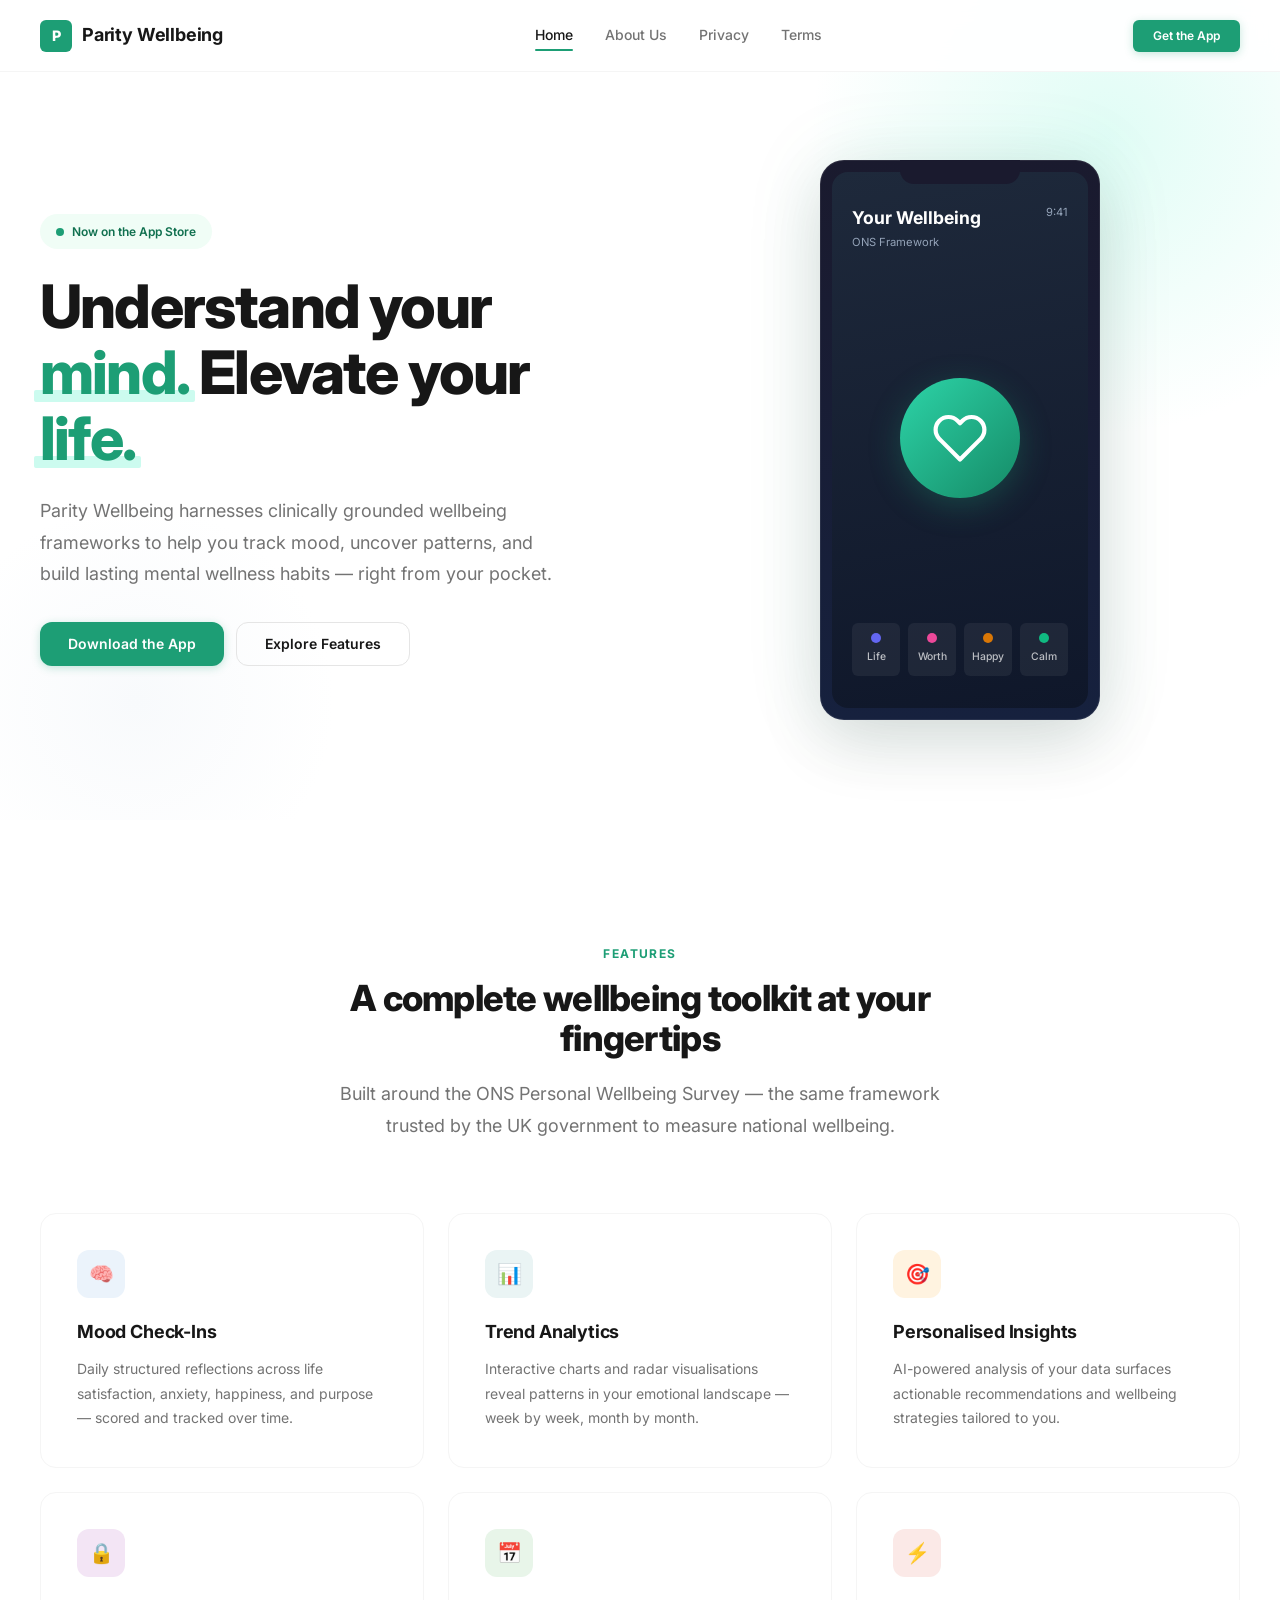
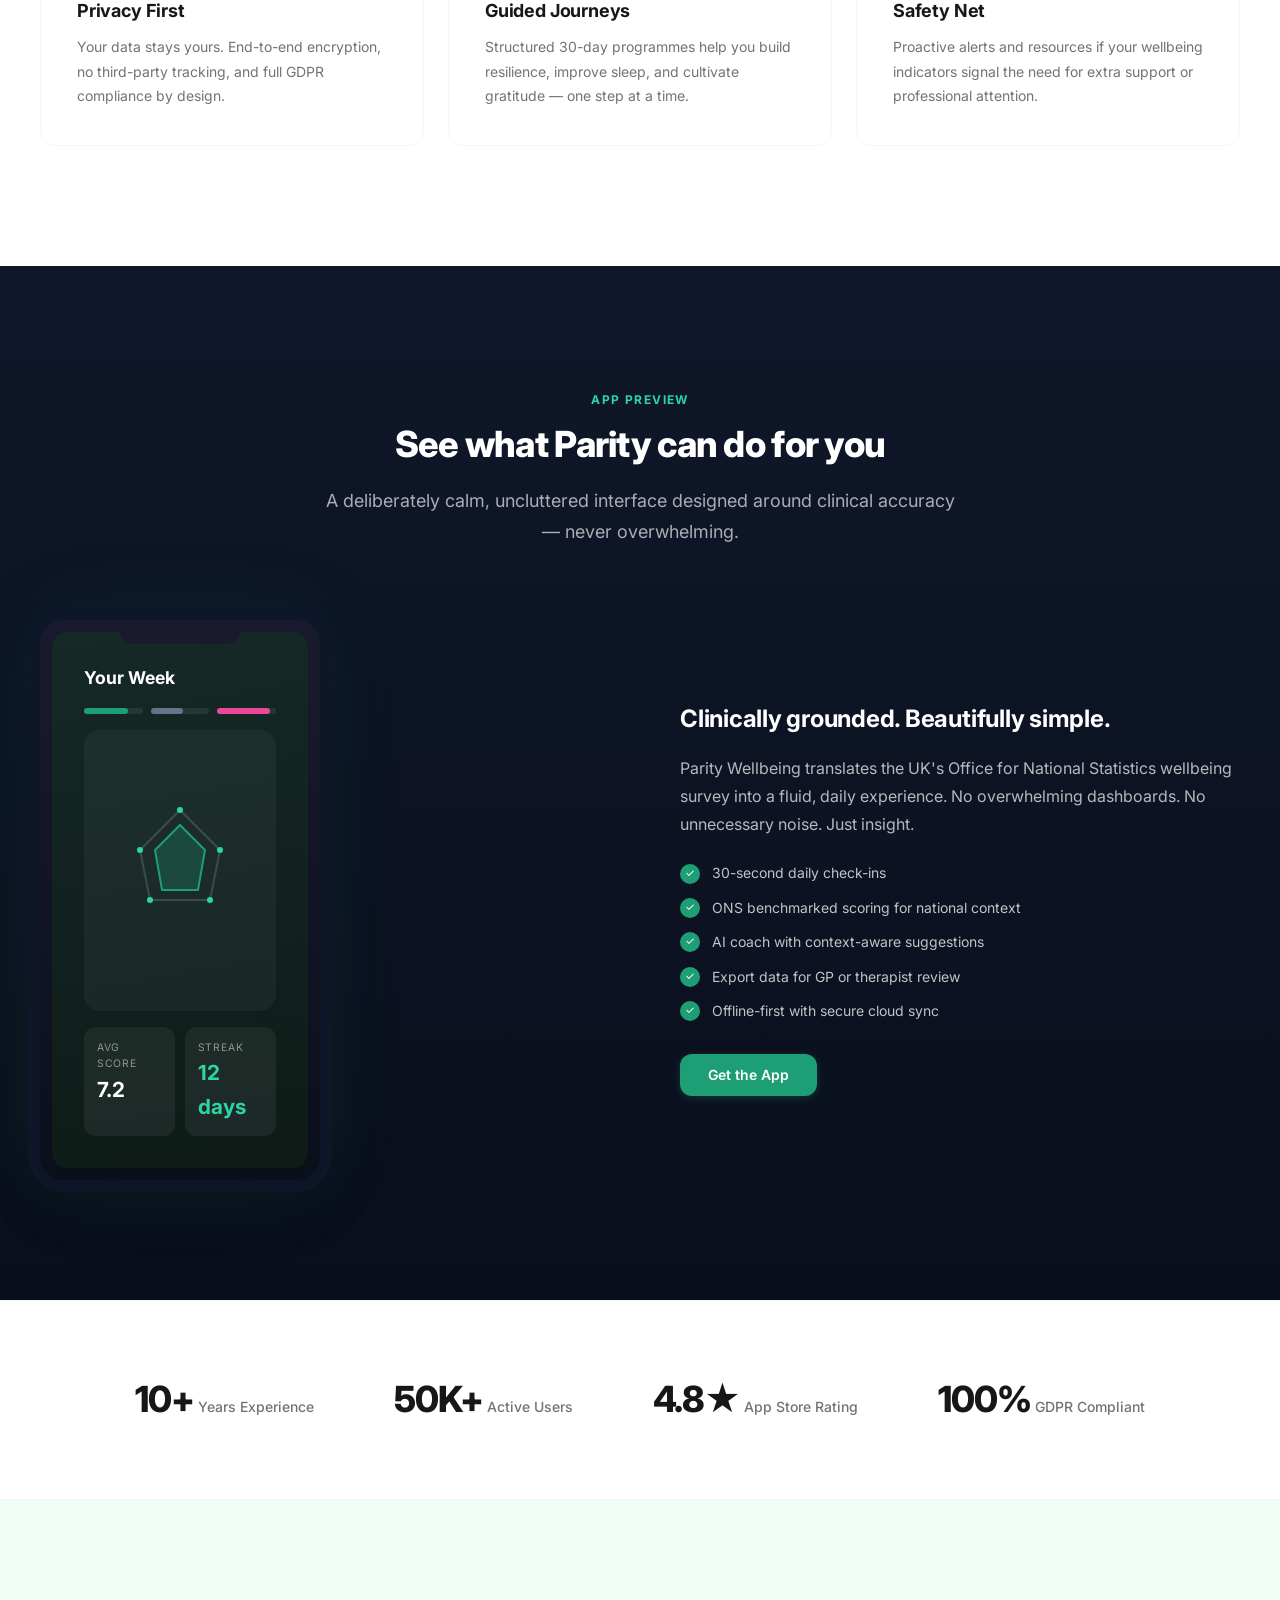
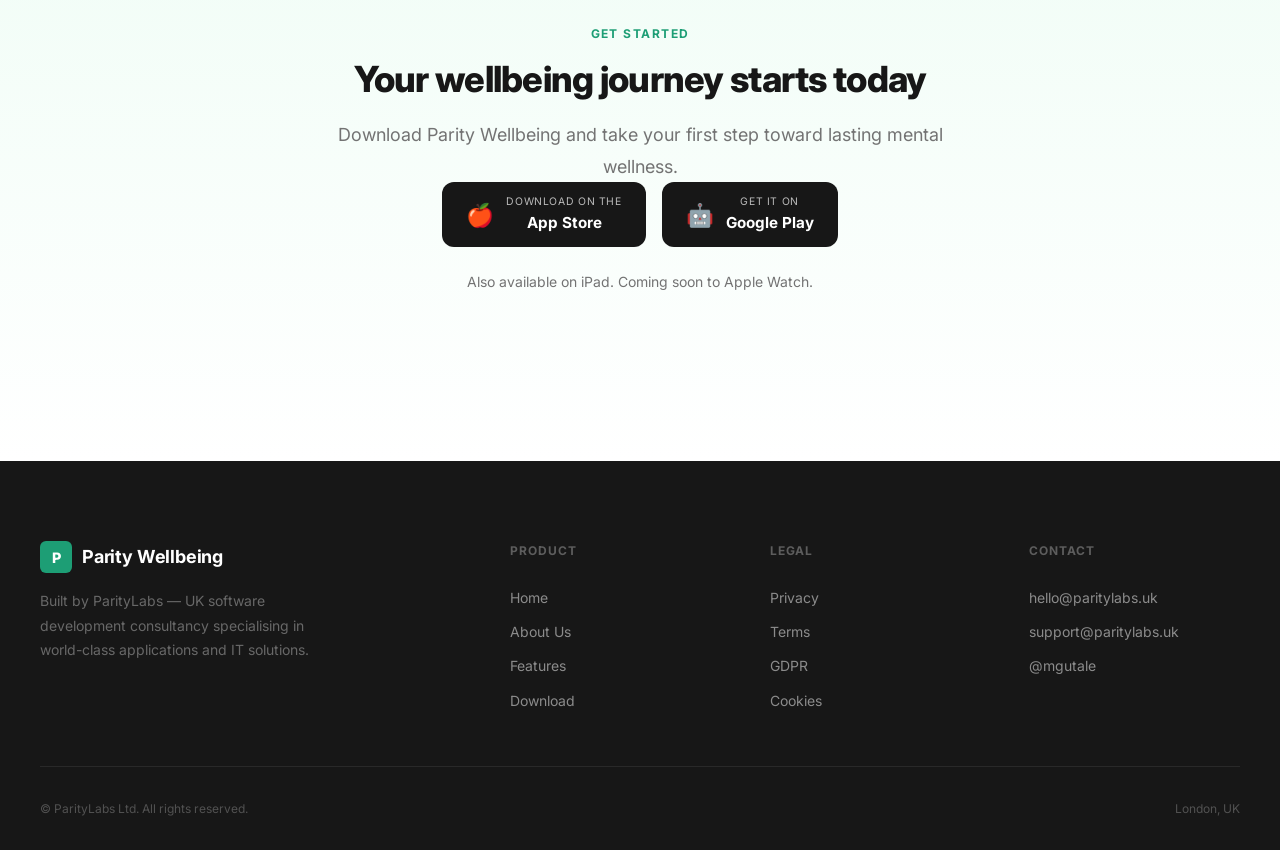
==== commit c82a63b8: "Remove edge padding, add favicon" ====
--- a/index.html
+++ b/index.html
@@ -4,6 +4,9 @@
   <meta charset="UTF-8">
   <meta name="viewport" content="width=device-width, initial-scale=1.0">
   <title>Parity Wellbeing — Your Personal Wellbeing Coach</title>
+  <link rel="icon" type="image/svg+xml" href="favicon.svg">
+    <link rel="apple-touch-icon" href="favicon-512.png">
+    <link rel="icon" type="image/png" sizes="32x32" href="favicon-32.png">
   <meta name="description" content="Parity Wellbeing tracks your mental health and wellbeing based on the ONS Personal Wellbeing Survey framework. Mood tracking, AI-powered insights, guided reflections.">
   <link rel="preconnect" href="https://fonts.googleapis.com">
   <link rel="preconnect" href="https://fonts.gstatic.com" crossorigin>
--- a/site.css
+++ b/site.css
@@ -129,7 +129,6 @@
   width: 100%;
   max-width: var(--max-w);
   margin: 0 auto;
-  padding: 0 24px;
 }
 
 /* ─── Skip Link ─── */
@@ -1006,7 +1005,6 @@
   width: 100%;
   max-width: 800px;
   margin: 0 auto;
-  padding: 0 24px;
 }
 
 .content-card {
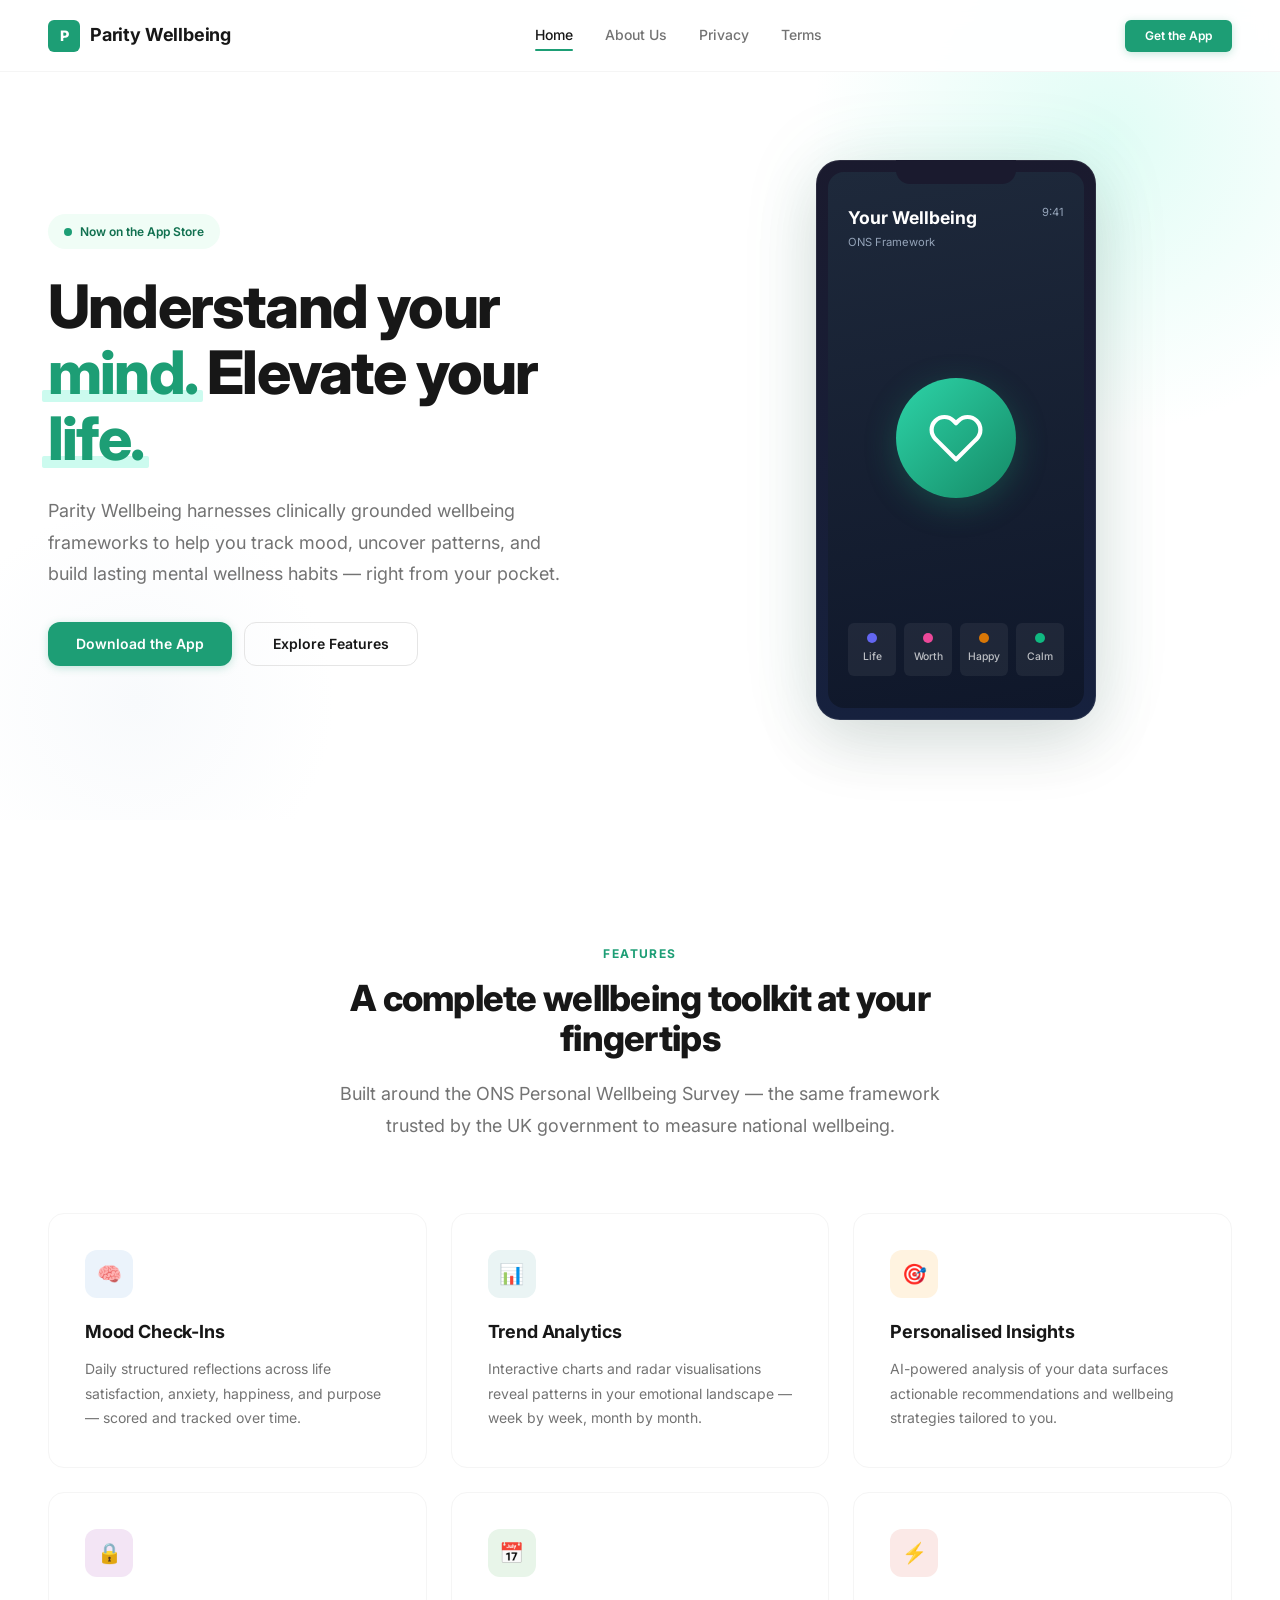
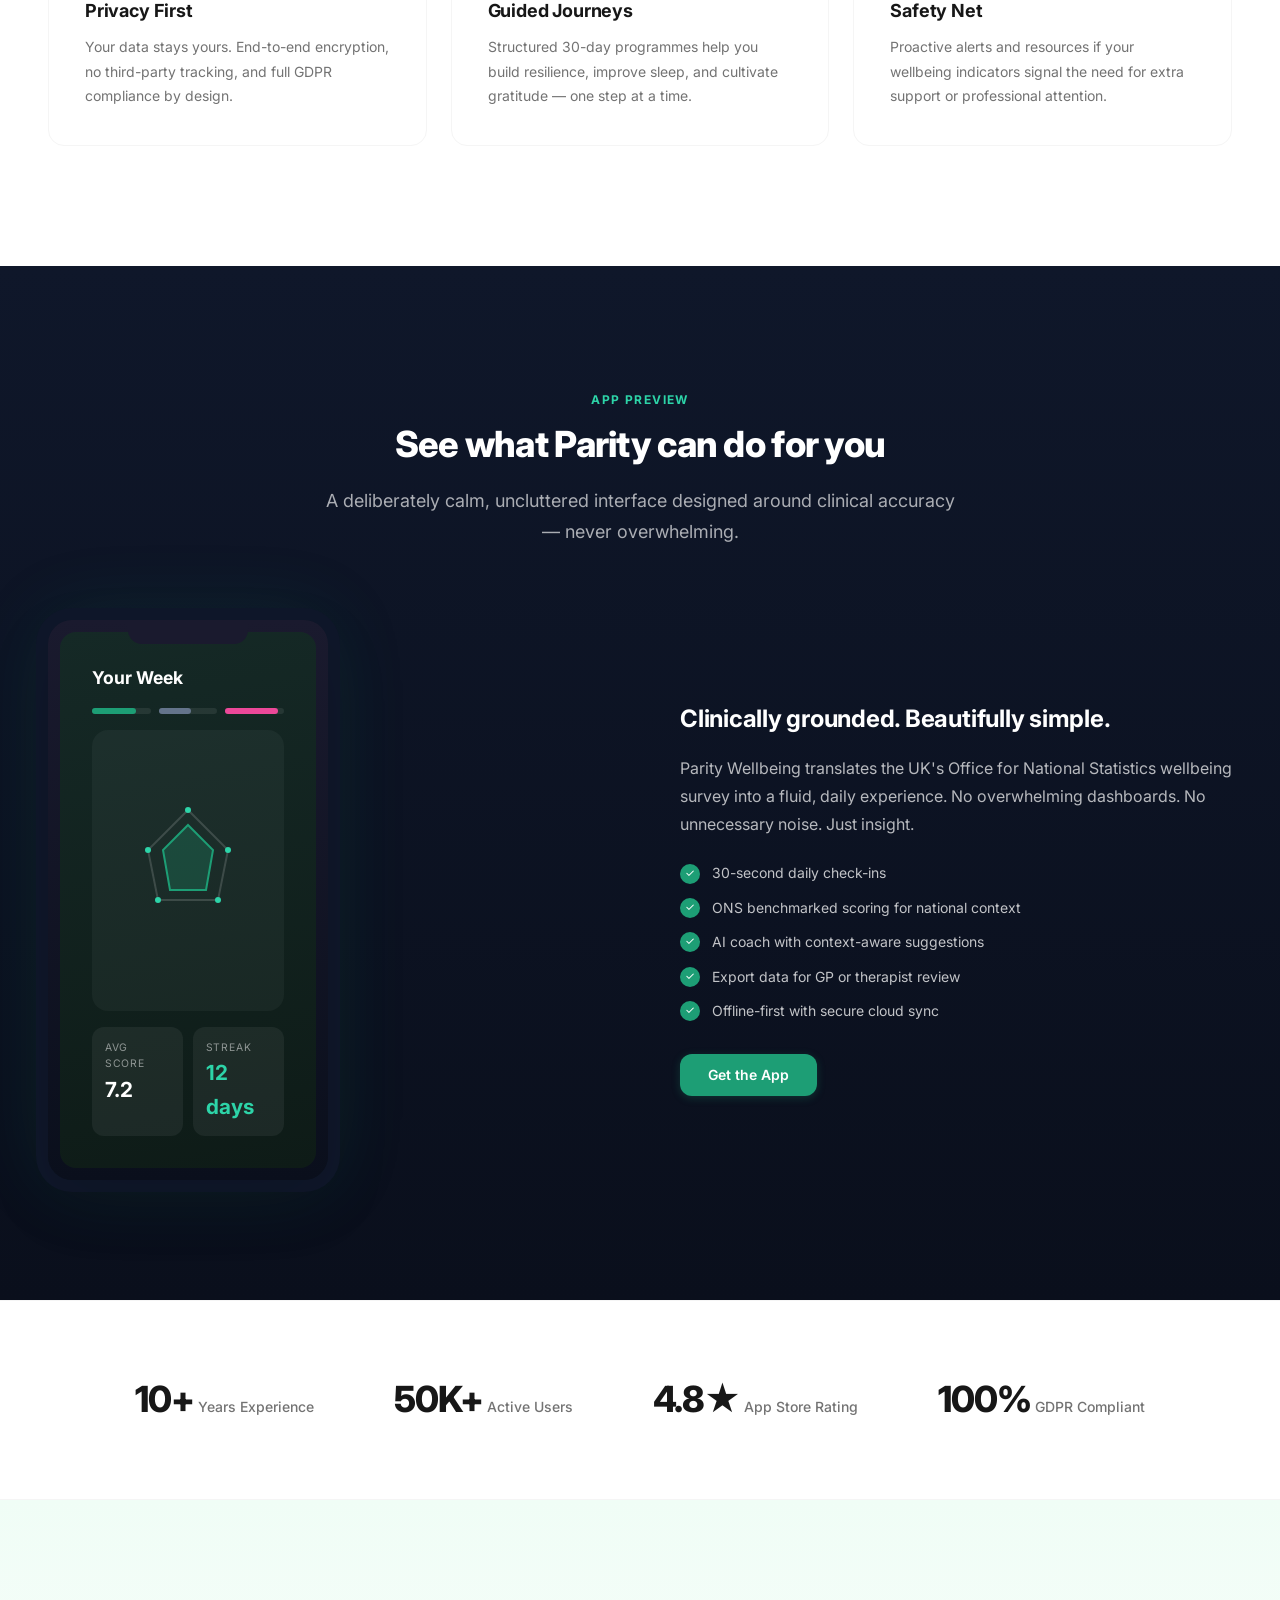
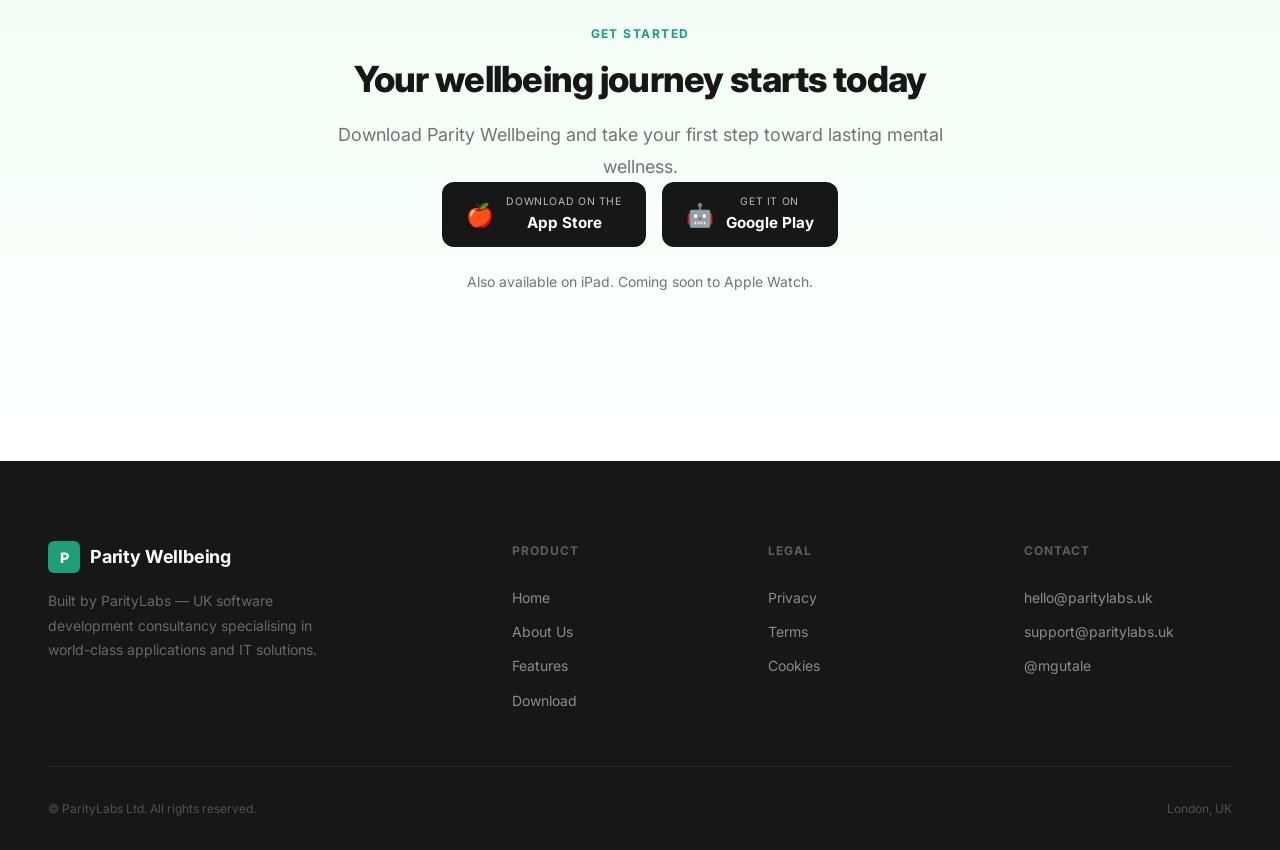
==== commit 42b1e62d: "Fix: clean navigation, full-width layout, remove dead GDPR links" ====
--- a/index.html
+++ b/index.html
@@ -44,9 +44,7 @@
     <a href="index.html" aria-current="page">Home</a>
     <a href="about.html">About Us</a>
     <a href="privacy.html">Privacy</a>
-    <a href="terms.html">Terms</a>
-    <a href="gdpr.html">GDPR</a>
-    <a href="cookies.html">Cookies</a>
+    <a href="terms.html">Terms</a>    <a href="cookies.html">Cookies</a>
   </div>
 
   <!-- Hero -->
@@ -295,7 +293,7 @@
           <ul>
             <li><a href="privacy.html">Privacy</a></li>
             <li><a href="terms.html">Terms</a></li>
-            <li><a href="gdpr.html">GDPR</a></li>
+            <li></li>
             <li><a href="cookies.html">Cookies</a></li>
           </ul>
         </div>
--- a/site.css
+++ b/site.css
@@ -127,8 +127,9 @@
 /* ─── Layout ─── */
 .container {
   width: 100%;
-  max-width: var(--max-w);
   margin: 0 auto;
+  padding-left: 48px;
+  padding-right: 48px;
 }
 
 /* ─── Skip Link ─── */
@@ -1003,8 +1004,9 @@
 /* ─── Content Article ─── */
 .container-narrow {
   width: 100%;
-  max-width: 800px;
   margin: 0 auto;
+  padding-left: 48px;
+  padding-right: 48px;
 }
 
 .content-card {
@@ -1131,6 +1133,14 @@
 
 /* Responsive */
 @media (max-width: 768px) {
+  .container {
+    padding-left: 20px;
+    padding-right: 20px;
+  }
+  .container-narrow {
+    padding-left: 20px;
+    padding-right: 20px;
+  }
   .values-grid {
     grid-template-columns: 1fr;
   }
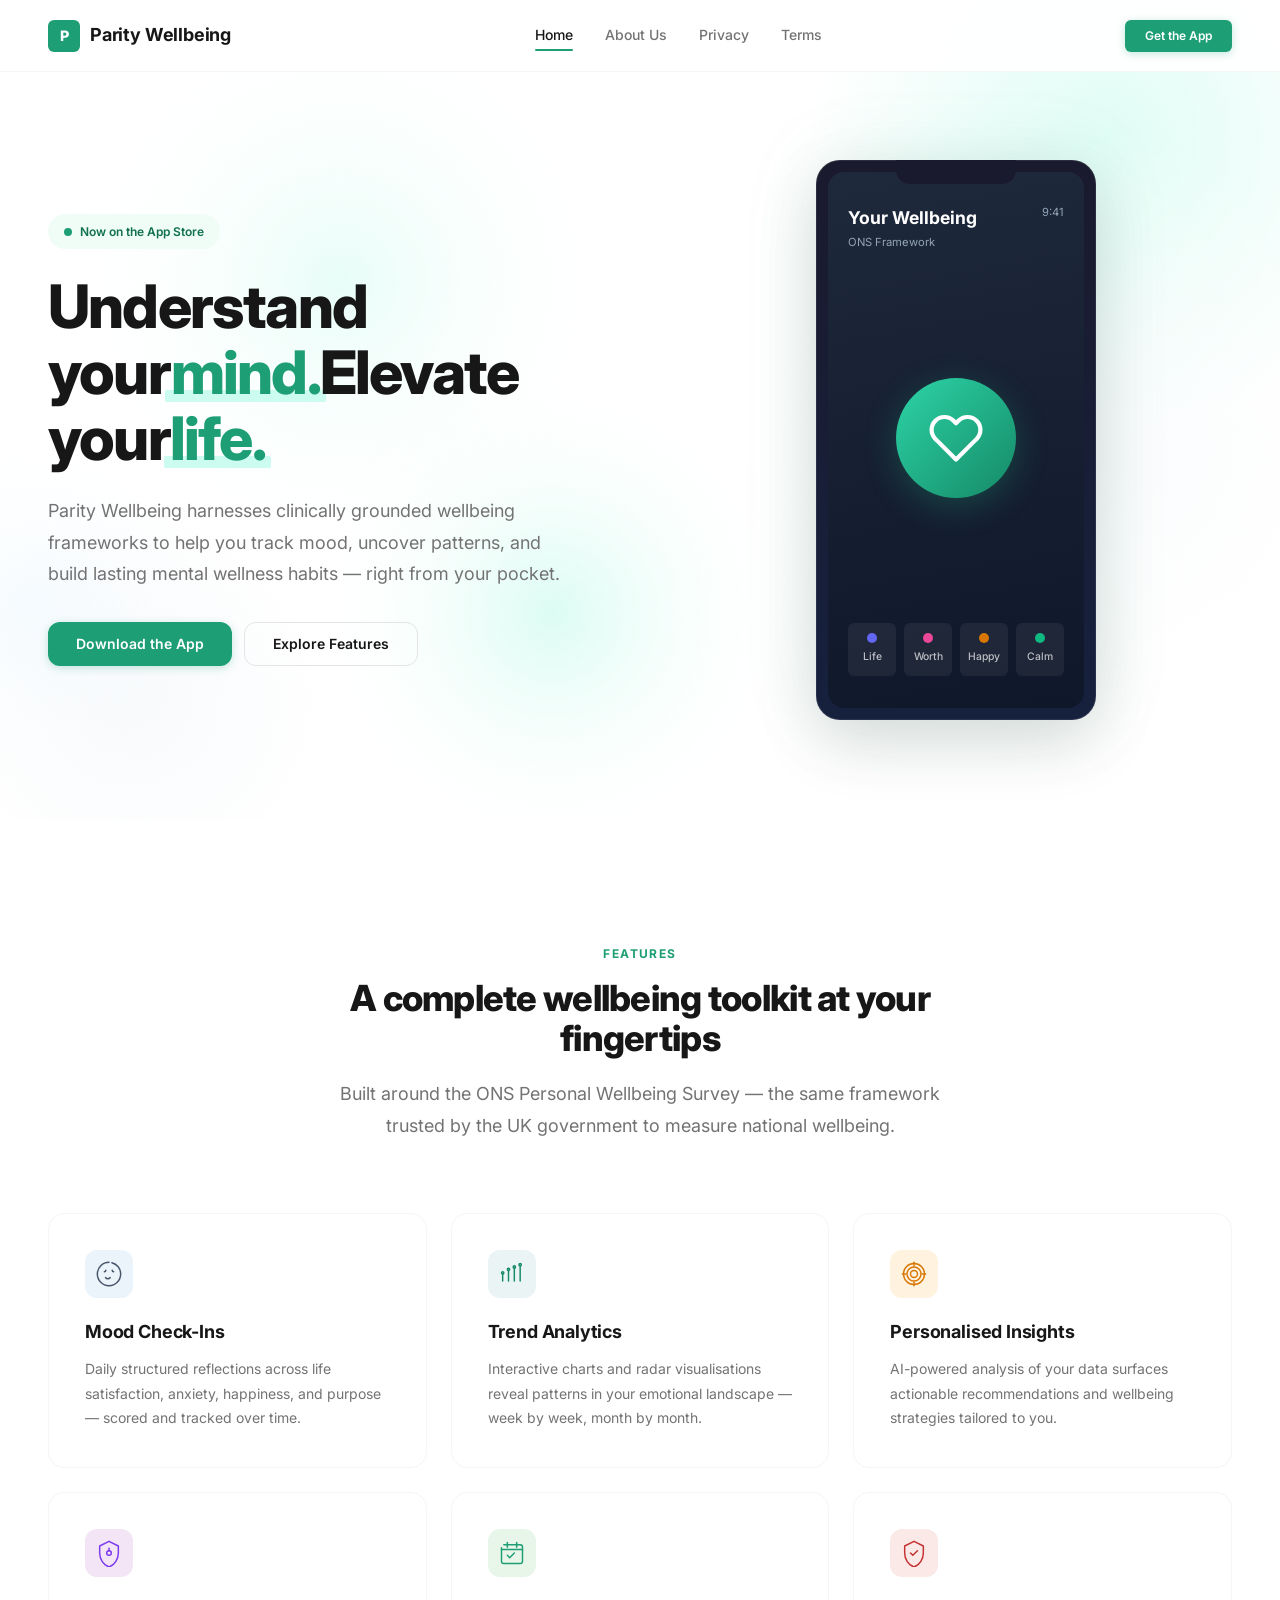
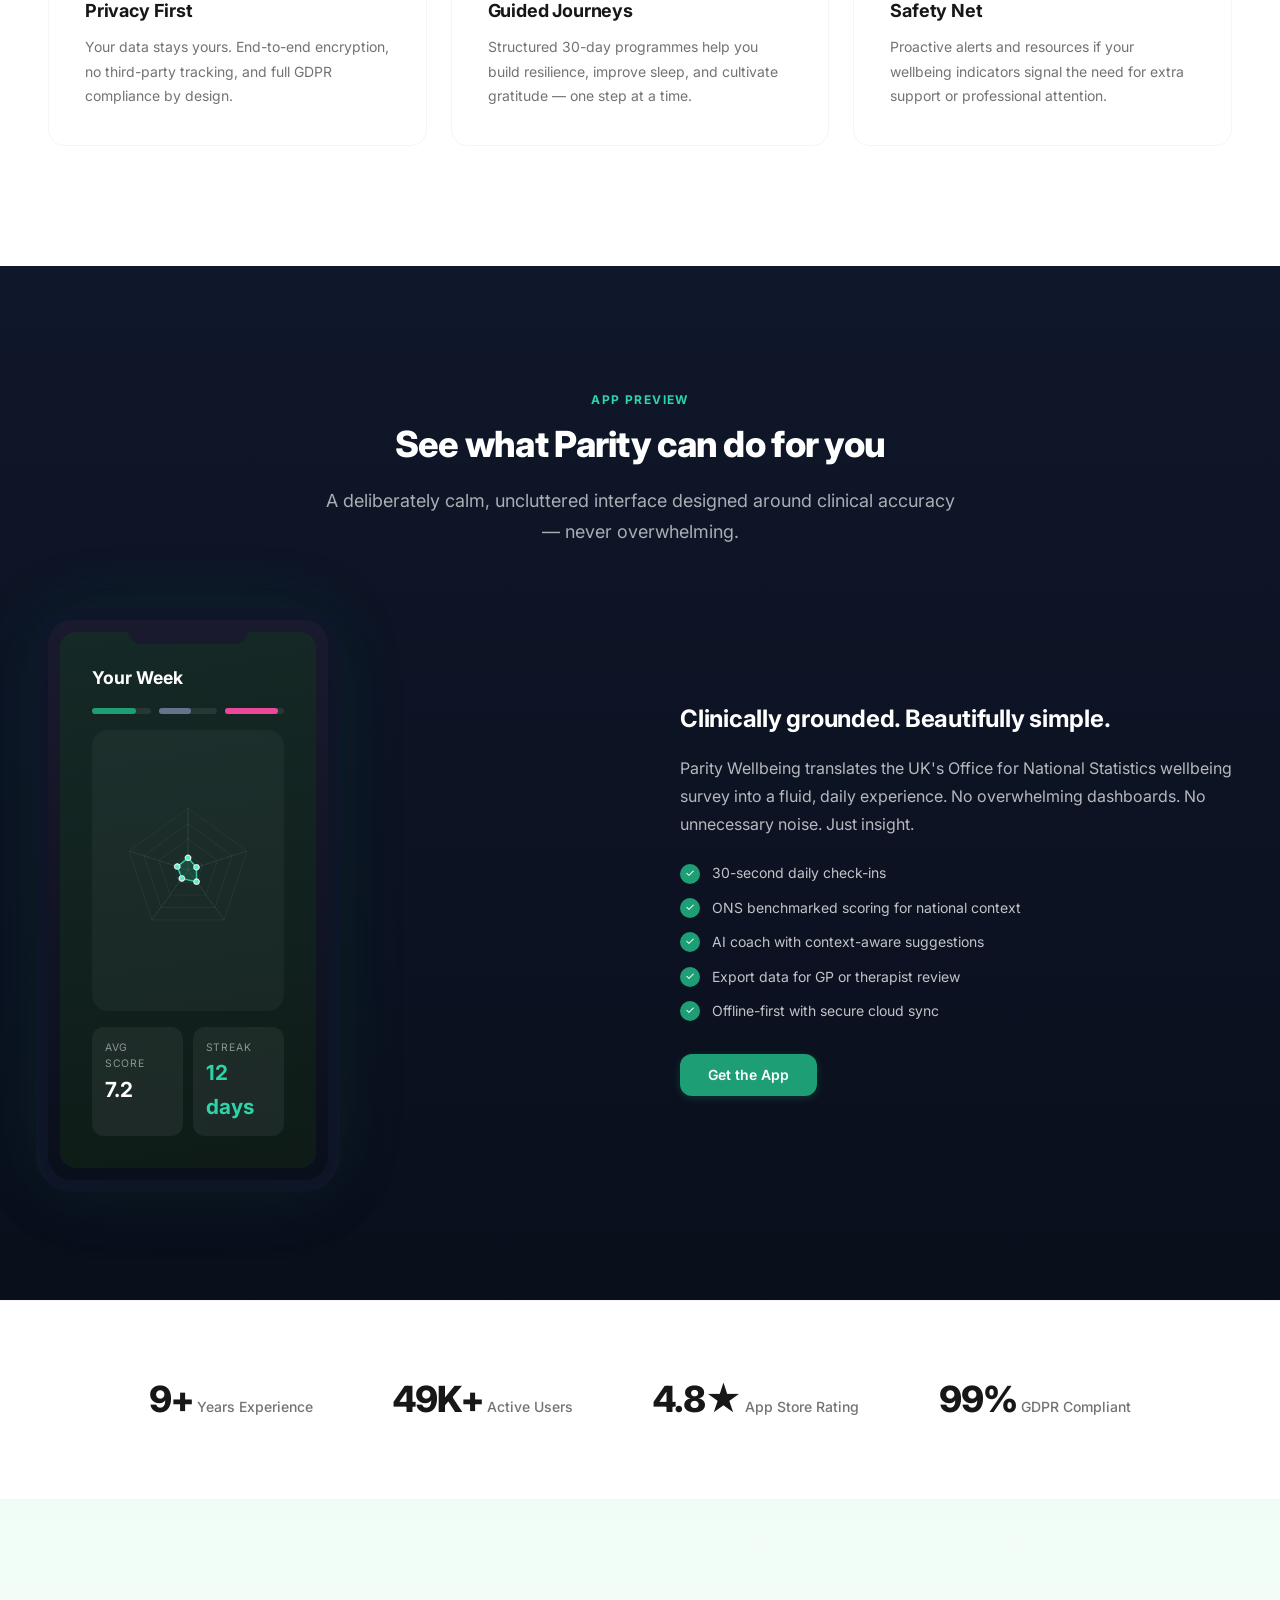
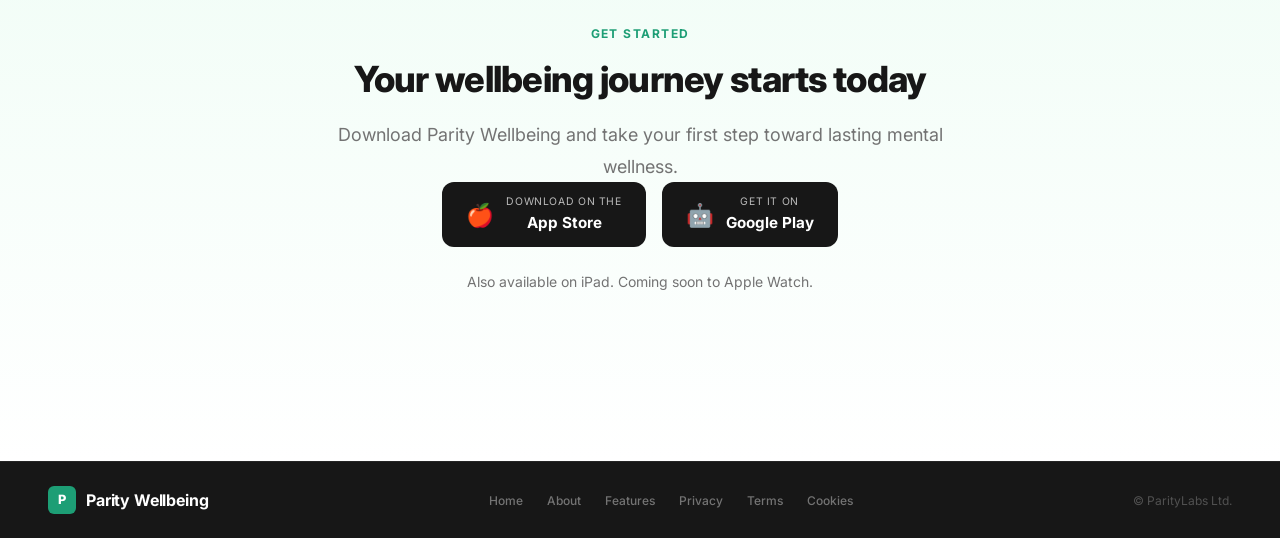
==== commit f538afde: "Redesign: add JS-driven animations and slim footer across all pages - Hero mesh gradient canvas, hea" ====
--- a/index.html
+++ b/index.html
@@ -11,7 +11,7 @@
   <link rel="preconnect" href="https://fonts.googleapis.com">
   <link rel="preconnect" href="https://fonts.gstatic.com" crossorigin>
   <link href="https://fonts.googleapis.com/css2?family=Inter:wght@400;500;600;700;800&display=swap" rel="stylesheet">
-  <link rel="stylesheet" href="site.css?v=1780220000">
+  <link rel="stylesheet" href="site.css?v=2">
 </head>
 <body>
   <script>document.documentElement.classList.add('js');</script>
@@ -49,23 +49,24 @@
 
   <!-- Hero -->
   <section class="hero" id="main-content">
+    <canvas id="hero-canvas" aria-hidden="true"></canvas>
     <div class="container">
       <div class="hero-content">
         <div class="hero-badge" role="status">
           <span class="dot" aria-hidden="true"></span>
           Now on the App Store
         </div>
-        <h1>Understand your <span>mind.</span> Elevate your <span>life.</span></h1>
+        <h1 id="hero-headline">Understand your <span>mind.</span> Elevate your <span>life.</span></h1>
         <p class="subtitle">
           Parity Wellbeing harnesses clinically grounded wellbeing frameworks to help you track mood, uncover patterns, and build lasting mental wellness habits — right from your pocket.
         </p>
         <div class="hero-actions">
-          <a href="#download" class="btn btn-primary">Download the App</a>
+          <a href="#download" class="btn btn-primary magnetic">Download the App</a>
           <a href="#features" class="btn btn-secondary">Explore Features</a>
         </div>
       </div>
       <div class="hero-visual" aria-hidden="true">
-        <div class="phone-frame">
+        <div class="phone-frame" id="hero-phone">
           <div class="phone-notch"></div>
           <div class="phone-screen">
             <div class="screen-top">
@@ -116,32 +117,32 @@
       </div>
       <div class="features-grid">
         <div class="feature-card reveal reveal-delay-1">
-          <div class="f-icon" style="background:#EBF3FB; color:var(--twilight-600);">🧠</div>
+          <div class="f-icon" style="background:#EBF3FB; color:var(--twilight-600);"><svg viewBox="0 0 48 48" fill="none" stroke="currentColor" stroke-width="2.5" stroke-linecap="round" stroke-linejoin="round" class="f-svg" data-icon="mood"><path d="M24 4C12.95 4 4 12.95 4 24s8.95 20 20 20 20-8.95 20-20S35.05 4 24 4z"/><path d="M16 20c1.5 0 2.5-1 2.5-2.5"/><path d="M32 20c-1.5 0-2.5-1-2.5-2.5"/><path d="M18 30c2 3 6 3 8 0"/></svg></div>
           <div class="f-title">Mood Check-Ins</div>
           <div class="f-desc">Daily structured reflections across life satisfaction, anxiety, happiness, and purpose — scored and tracked over time.</div>
         </div>
         <div class="feature-card reveal reveal-delay-2">
-          <div class="f-icon" style="background:#EAF4F4; color:var(--teal-600);">📊</div>
+          <div class="f-icon" style="background:#EAF4F4; color:var(--teal-600);"><svg viewBox="0 0 48 48" fill="none" stroke="currentColor" stroke-width="2.5" stroke-linecap="round" stroke-linejoin="round" class="f-svg" data-icon="analytics"><path d="M8 36V24"/><path d="M18 36V18"/><path d="M28 36V14"/><path d="M38 36V10"/><circle cx="8" cy="22" r="2"/><circle cx="18" cy="16" r="2"/><circle cx="28" cy="12" r="2"/><circle cx="38" cy="8" r="2"/></svg></div>
           <div class="f-title">Trend Analytics</div>
           <div class="f-desc">Interactive charts and radar visualisations reveal patterns in your emotional landscape — week by week, month by month.</div>
         </div>
         <div class="feature-card reveal reveal-delay-3">
-          <div class="f-icon" style="background:#FFF3E0; color:#D97706;">🎯</div>
+          <div class="f-icon" style="background:#FFF3E0; color:#D97706;"><svg viewBox="0 0 48 48" fill="none" stroke="currentColor" stroke-width="2.5" stroke-linecap="round" stroke-linejoin="round" class="f-svg" data-icon="insights"><circle cx="24" cy="24" r="18"/><circle cx="24" cy="24" r="12"/><circle cx="24" cy="24" r="6"/><path d="M24 4v6"/><path d="M24 38v6"/><path d="M4 24h6"/><path d="M38 24h6"/></svg></div>
           <div class="f-title">Personalised Insights</div>
           <div class="f-desc">AI-powered analysis of your data surfaces actionable recommendations and wellbeing strategies tailored to you.</div>
         </div>
         <div class="feature-card reveal reveal-delay-1">
-          <div class="f-icon" style="background:#F3E5F5; color:#7C3AED;">🔒</div>
+          <div class="f-icon" style="background:#F3E5F5; color:#7C3AED;"><svg viewBox="0 0 48 48" fill="none" stroke="currentColor" stroke-width="2.5" stroke-linecap="round" stroke-linejoin="round" class="f-svg" data-icon="privacy"><path d="M24 4L8 12v12c0 11 6.5 20.5 16 24 9.5-3.5 16-13 16-24V12L24 4z"/><circle cx="24" cy="24" r="4"/><path d="M24 20v-4"/></svg></div>
           <div class="f-title">Privacy First</div>
           <div class="f-desc">Your data stays yours. End-to-end encryption, no third-party tracking, and full GDPR compliance by design.</div>
         </div>
         <div class="feature-card reveal reveal-delay-2">
-          <div class="f-icon" style="background:#E8F5E9; color:#1D9E75;">📅</div>
+          <div class="f-icon" style="background:#E8F5E9; color:#1D9E75;"><svg viewBox="0 0 48 48" fill="none" stroke="currentColor" stroke-width="2.5" stroke-linecap="round" stroke-linejoin="round" class="f-svg" data-icon="journeys"><rect x="6" y="10" width="36" height="32" rx="4"/><path d="M6 18h36"/><path d="M16 6v8"/><path d="M32 6v8"/><path d="M16 28l4 4 8-8"/></svg></div>
           <div class="f-title">Guided Journeys</div>
           <div class="f-desc">Structured 30-day programmes help you build resilience, improve sleep, and cultivate gratitude — one step at a time.</div>
         </div>
         <div class="feature-card reveal reveal-delay-3">
-          <div class="f-icon" style="background:#FBE9E7; color:#C53030;">⚡</div>
+          <div class="f-icon" style="background:#FBE9E7; color:#C53030;"><svg viewBox="0 0 48 48" fill="none" stroke="currentColor" stroke-width="2.5" stroke-linecap="round" stroke-linejoin="round" class="f-svg" data-icon="safety"><path d="M24 4L8 12v12c0 11 6.5 20.5 16 24 9.5-3.5 16-13 16-24V12L24 4z"/><path d="M18 24l4 4 8-8"/></svg></div>
           <div class="f-title">Safety Net</div>
           <div class="f-desc">Proactive alerts and resources if your wellbeing indicators signal the need for extra support or professional attention.</div>
         </div>
@@ -175,15 +176,7 @@
                 </div>
               </div>
               <div style="flex:1;background:rgba(255,255,255,0.04);border-radius:16px;display:flex;align-items:center;justify-content:center;">
-                <svg width="140" height="140" viewBox="0 0 140 140">
-                  <polygon points="70,10 110,50 100,100 40,100 30,50" fill="none" stroke="rgba(255,255,255,0.15)" stroke-width="2"/>
-                  <polygon points="70,25 95,50 88,90 52,90 45,50" fill="rgba(29,158,117,0.25)" stroke="var(--teal-500)" stroke-width="2"/>
-                  <circle cx="70" cy="10" r="3" fill="var(--teal-400)"/>
-                  <circle cx="110" cy="50" r="3" fill="var(--teal-400)"/>
-                  <circle cx="100" cy="100" r="3" fill="var(--teal-400)"/>
-                  <circle cx="40" cy="100" r="3" fill="var(--teal-400)"/>
-                  <circle cx="30" cy="50" r="3" fill="var(--teal-400)"/>
-                </svg>
+                <canvas id="radar-canvas" width="280" height="280" aria-hidden="true"></canvas>
               </div>
               <div style="display:grid;grid-template-columns:1fr 1fr;gap:0.6rem;">
                 <div style="background:rgba(255,255,255,0.06);border-radius:12px;padding:0.8rem;">
@@ -208,7 +201,7 @@
             <li><span class="check">✓</span> Export data for GP or therapist review</li>
             <li><span class="check">✓</span> Offline-first with secure cloud sync</li>
           </ul>
-          <a href="#download" class="btn btn-primary">Get the App</a>
+          <a href="#download" class="btn btn-primary magnetic">Get the App</a>
         </div>
       </div>
     </div>
@@ -219,19 +212,19 @@
     <div class="container">
       <div class="trust-stats">
         <div class="stat-block reveal">
-          <span class="stat-number">10+</span>
+          <span class="stat-number" data-count="10" data-suffix="+">0</span>
           <span class="stat-label">Years Experience</span>
         </div>
         <div class="stat-block reveal reveal-delay-1">
-          <span class="stat-number">50K+</span>
+          <span class="stat-number" data-count="50" data-suffix="K+">0</span>
           <span class="stat-label">Active Users</span>
         </div>
         <div class="stat-block reveal reveal-delay-2">
-          <span class="stat-number">4.8★</span>
+          <span class="stat-number" data-count="4.8" data-suffix="★">0</span>
           <span class="stat-label">App Store Rating</span>
         </div>
         <div class="stat-block reveal reveal-delay-3">
-          <span class="stat-number">100%</span>
+          <span class="stat-number" data-count="100" data-suffix="%">0</span>
           <span class="stat-label">GDPR Compliant</span>
         </div>
       </div>
@@ -271,48 +264,24 @@
   <!-- Footer -->
   <footer role="contentinfo">
     <div class="container">
-      <div class="footer-grid">
-        <div class="footer-brand">
-          <a href="index.html" class="logo" aria-label="Parity Wellbeing Home">
-            <div class="logo-mark">P</div>
-            <span>Parity Wellbeing</span>
-          </a>
-          <p>Built by ParityLabs — UK software development consultancy specialising in world-class applications and IT solutions.</p>
-        </div>
-        <div class="footer-col">
-          <h5>Product</h5>
-          <ul>
-            <li><a href="index.html">Home</a></li>
-            <li><a href="about.html">About Us</a></li>
-            <li><a href="index.html#features">Features</a></li>
-            <li><a href="index.html#download">Download</a></li>
-          </ul>
-        </div>
-        <div class="footer-col">
-          <h5>Legal</h5>
-          <ul>
-            <li><a href="privacy.html">Privacy</a></li>
-            <li><a href="terms.html">Terms</a></li>
-            <li></li>
-            <li><a href="cookies.html">Cookies</a></li>
-          </ul>
-        </div>
-        <div class="footer-col">
-          <h5>Contact</h5>
-          <ul>
-            <li><a href="mailto:hello@paritylabs.uk">hello@paritylabs.uk</a></li>
-            <li><a href="mailto:support@paritylabs.uk">support@paritylabs.uk</a></li>
-            <li><a href="https://x.com/mgutale">@mgutale</a></li>
-          </ul>
-        </div>
-      </div>
-      <div class="footer-bottom">
-        <span>© ParityLabs Ltd. All rights reserved.</span>
-        <span>London, UK</span>
+      <div class="footer-slim">
+        <a href="index.html" class="logo" aria-label="Parity Wellbeing Home">
+          <div class="logo-mark">P</div>
+          <span>Parity Wellbeing</span>
+        </a>
+        <nav class="footer-nav" aria-label="Footer">
+          <a href="index.html">Home</a>
+          <a href="about.html">About</a>
+          <a href="index.html#features">Features</a>
+          <a href="privacy.html">Privacy</a>
+          <a href="terms.html">Terms</a>
+          <a href="cookies.html">Cookies</a>
+        </nav>
+        <span class="footer-copy">© ParityLabs Ltd.</span>
       </div>
     </div>
   </footer>
 
-  <script src="main.js"></script>
+  <script src="main.js?v=2"></script>
 </body>
 </html>
--- a/site.css
+++ b/site.css
@@ -787,61 +787,68 @@
   margin-top: 24px;
 }
 
-/* ─── Footer ─── */
+/* ─── Slim Footer ─── */
 footer {
   background: var(--ink-900);
-  color: rgba(255,255,255,0.5);
-  padding: 80px 0 32px;
-}
-
-.footer-grid {
-  display: grid;
-  grid-template-columns: 2fr 1fr 1fr 1fr;
-  gap: 48px;
-  margin-bottom: 48px;
-}
-
-.footer-brand .logo {
+  color: rgba(255,255,255,0.4);
+  padding: 24px 0;
+  border-top: 1px solid rgba(255,255,255,0.06);
+}
+
+.footer-slim {
+  display: flex;
+  align-items: center;
+  justify-content: space-between;
+  gap: 24px;
+  flex-wrap: wrap;
+}
+
+.footer-slim .logo {
   color: #fff;
-  margin-bottom: 16px;
-}
-.footer-brand .logo-mark {
+  font-size: 1rem;
+  flex-shrink: 0;
+}
+.footer-slim .logo-mark {
   background: var(--teal-500);
-}
-.footer-brand p {
-  font-size: var(--text-sm);
-  line-height: var(--leading-relaxed);
-  color: rgba(255,255,255,0.35);
-  max-width: 280px;
-}
-
-.footer-col h5 {
+  width: 28px;
+  height: 28px;
+  font-size: 0.8rem;
+}
+
+.footer-nav {
+  display: flex;
+  align-items: center;
+  gap: 4px;
+  flex-wrap: wrap;
+}
+.footer-nav a {
+  padding: 4px 10px;
   font-size: var(--text-xs);
-  font-weight: 700;
-  text-transform: uppercase;
-  letter-spacing: 0.08em;
-  color: rgba(255,255,255,0.3);
-  margin-bottom: 20px;
-}
-.footer-col a {
-  display: block;
-  padding: 6px 0;
-  font-size: var(--text-sm);
-  color: rgba(255,255,255,0.5);
-  transition: color var(--transition-fast);
-}
-.footer-col a:hover {
+  font-weight: 500;
+  color: rgba(255,255,255,0.4);
+  border-radius: var(--radius-sm);
+  transition: color var(--transition-fast), background var(--transition-fast);
+}
+.footer-nav a:hover {
   color: #fff;
-}
-
-.footer-bottom {
-  display: flex;
-  justify-content: space-between;
-  align-items: center;
-  padding-top: 32px;
-  border-top: 1px solid rgba(255,255,255,0.08);
+  background: rgba(255,255,255,0.06);
+}
+
+.footer-copy {
   font-size: var(--text-xs);
   color: rgba(255,255,255,0.25);
+  flex-shrink: 0;
+}
+
+@media (max-width: 768px) {
+  .footer-slim {
+    flex-direction: column;
+    gap: 16px;
+    text-align: center;
+  }
+  .footer-nav {
+    justify-content: center;
+  }
 }
 
 /* ─── About Page ─── */
@@ -1181,6 +1188,65 @@
   }
 }
 
+/* ─── Canvas Layers ─── */
+#hero-canvas {
+  position: absolute;
+  inset: 0;
+  width: 100%;
+  height: 100%;
+  pointer-events: none;
+  z-index: 0;
+}
+
+#radar-canvas {
+  width: 100%;
+  max-width: 200px;
+  height: auto;
+}
+
+/* ─── Animated SVG Icons ─── */
+.f-svg {
+  width: 28px;
+  height: 28px;
+  stroke-dasharray: 120;
+  stroke-dashoffset: 120;
+  transition: stroke-dashoffset 1.2s cubic-bezier(0.4, 0, 0.2, 1);
+}
+.f-svg.drawn {
+  stroke-dashoffset: 0;
+}
+
+/* ─── Magnetic Buttons ─── */
+.btn-primary.magnetic {
+  transition: transform 0.15s ease-out, box-shadow 0.15s ease-out, background-color 0.15s ease-out;
+}
+
+/* ─── Living Phone Mockup ─── */
+.phone-frame.living {
+  animation: float 6s ease-in-out infinite;
+}
+@keyframes float {
+  0%, 100% { transform: translateY(0); }
+  50% { transform: translateY(-12px); }
+}
+
+/* Widget dots pulse */
+.w-d {
+  transition: box-shadow 0.6s ease, transform 0.6s ease;
+}
+.w-d.pulse-glow {
+  animation: pulseGlow 3s ease-in-out infinite;
+}
+@keyframes pulseGlow {
+  0%, 100% { box-shadow: 0 0 0 0 rgba(255,255,255,0.2); transform: scale(1); }
+  50% { box-shadow: 0 0 12px 4px rgba(255,255,255,0.35); transform: scale(1.15); }
+}
+
+/* ─── Stat Numbers ─── */
+.stat-number {
+  font-variant-numeric: tabular-nums;
+}
+
 /* ─── Scroll Reveal ─── */
 .reveal {
   opacity: 0;
